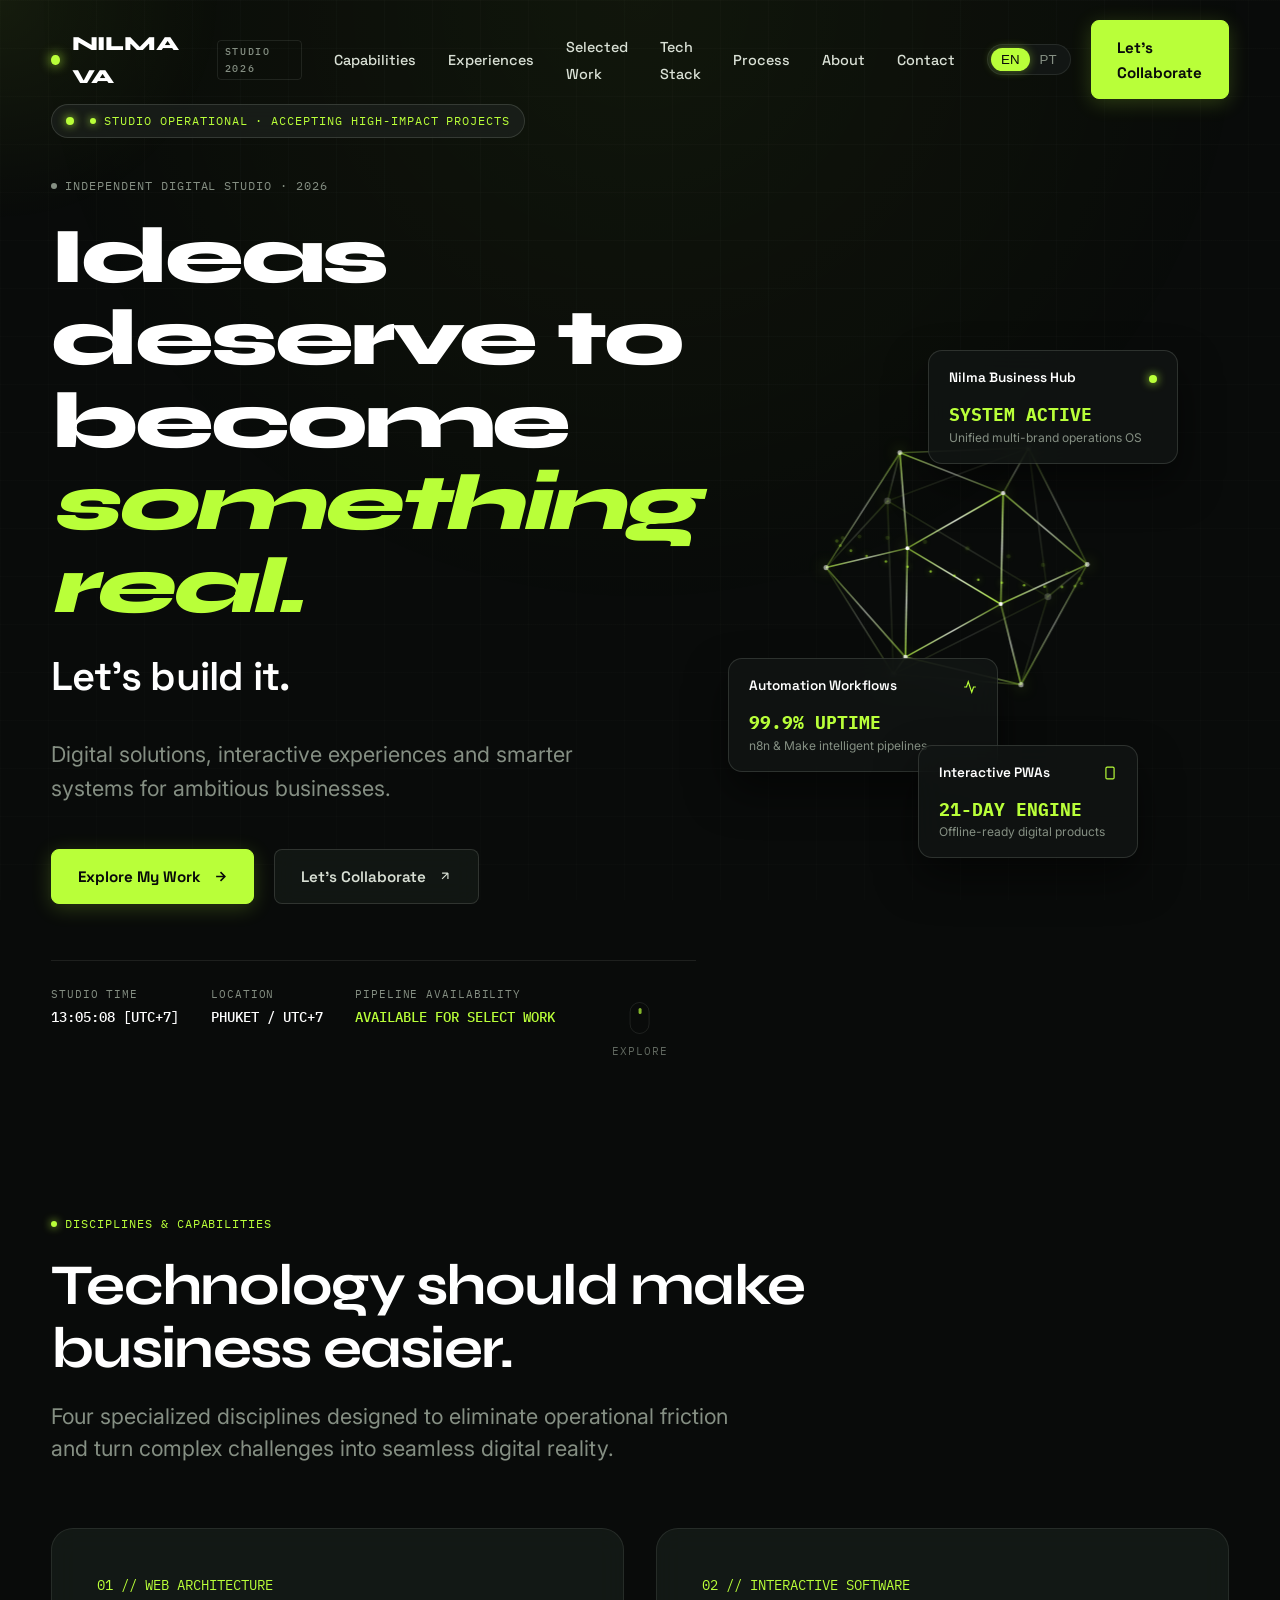
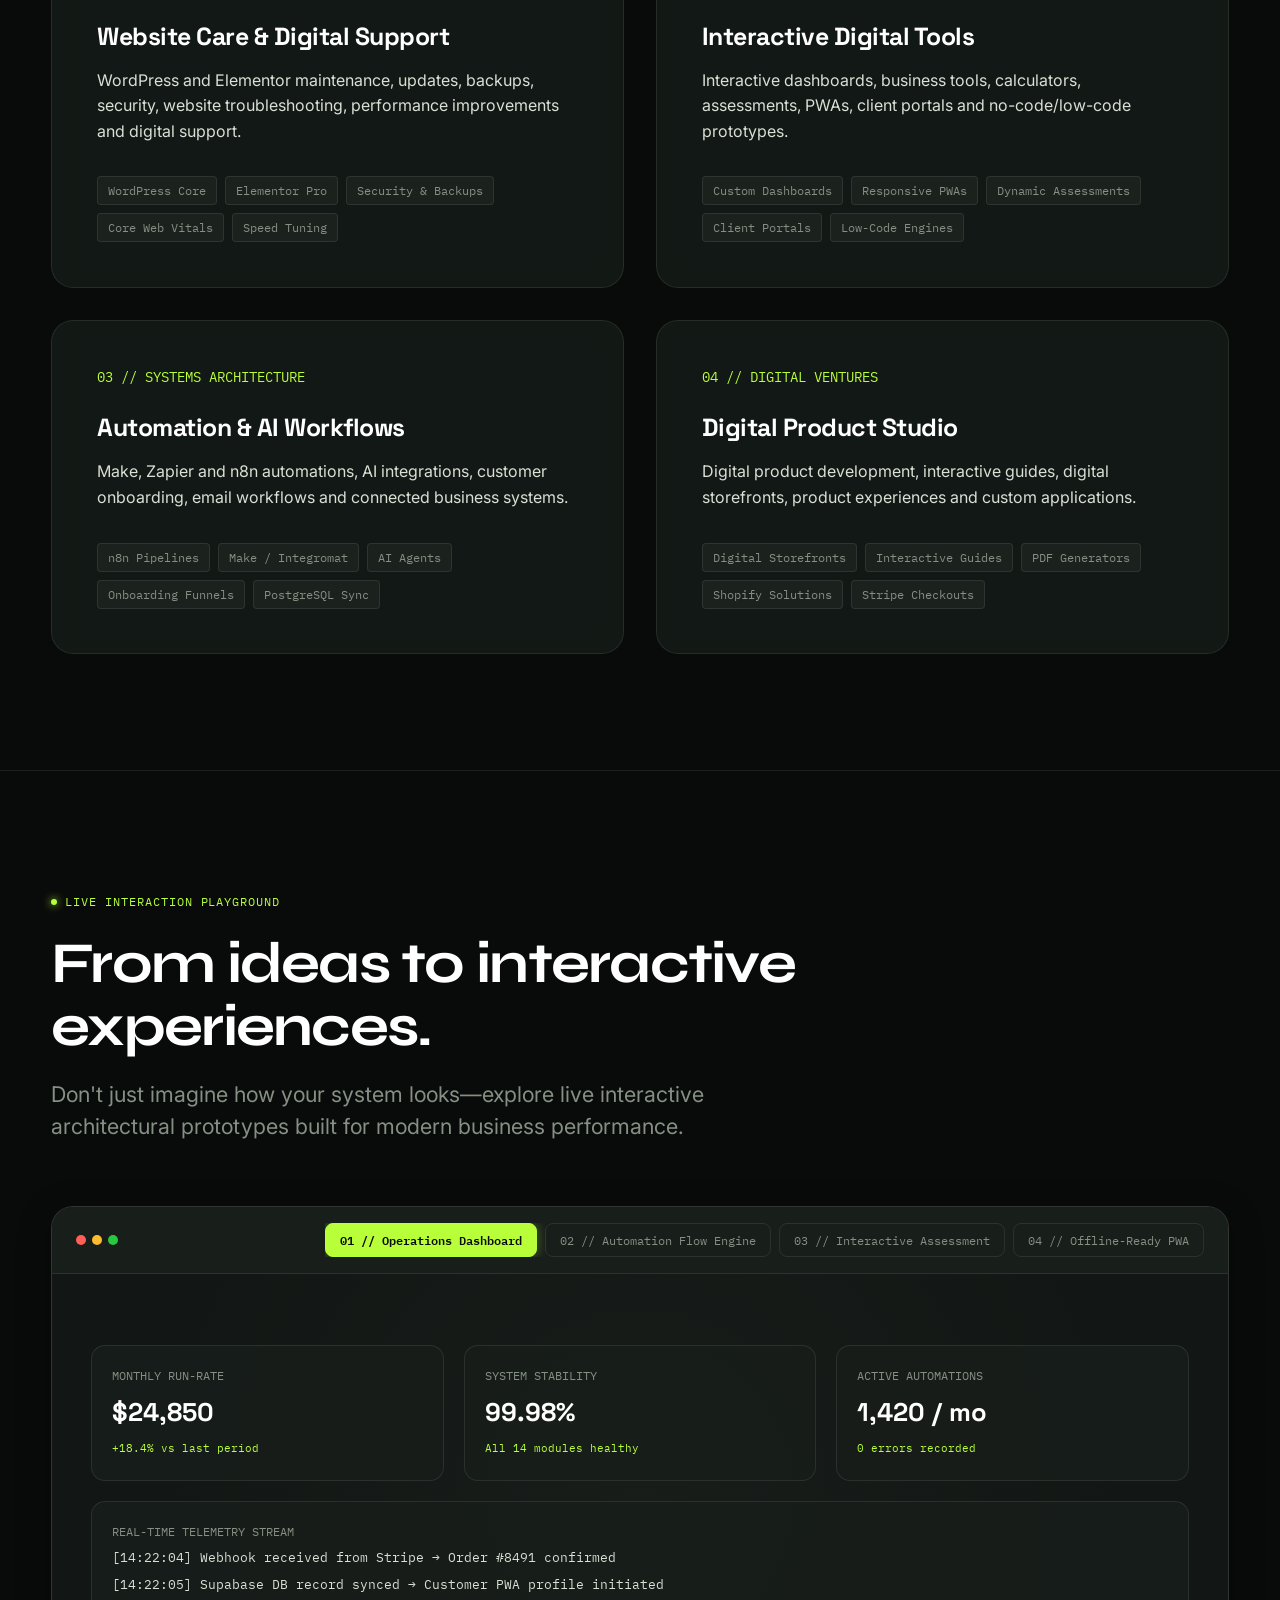
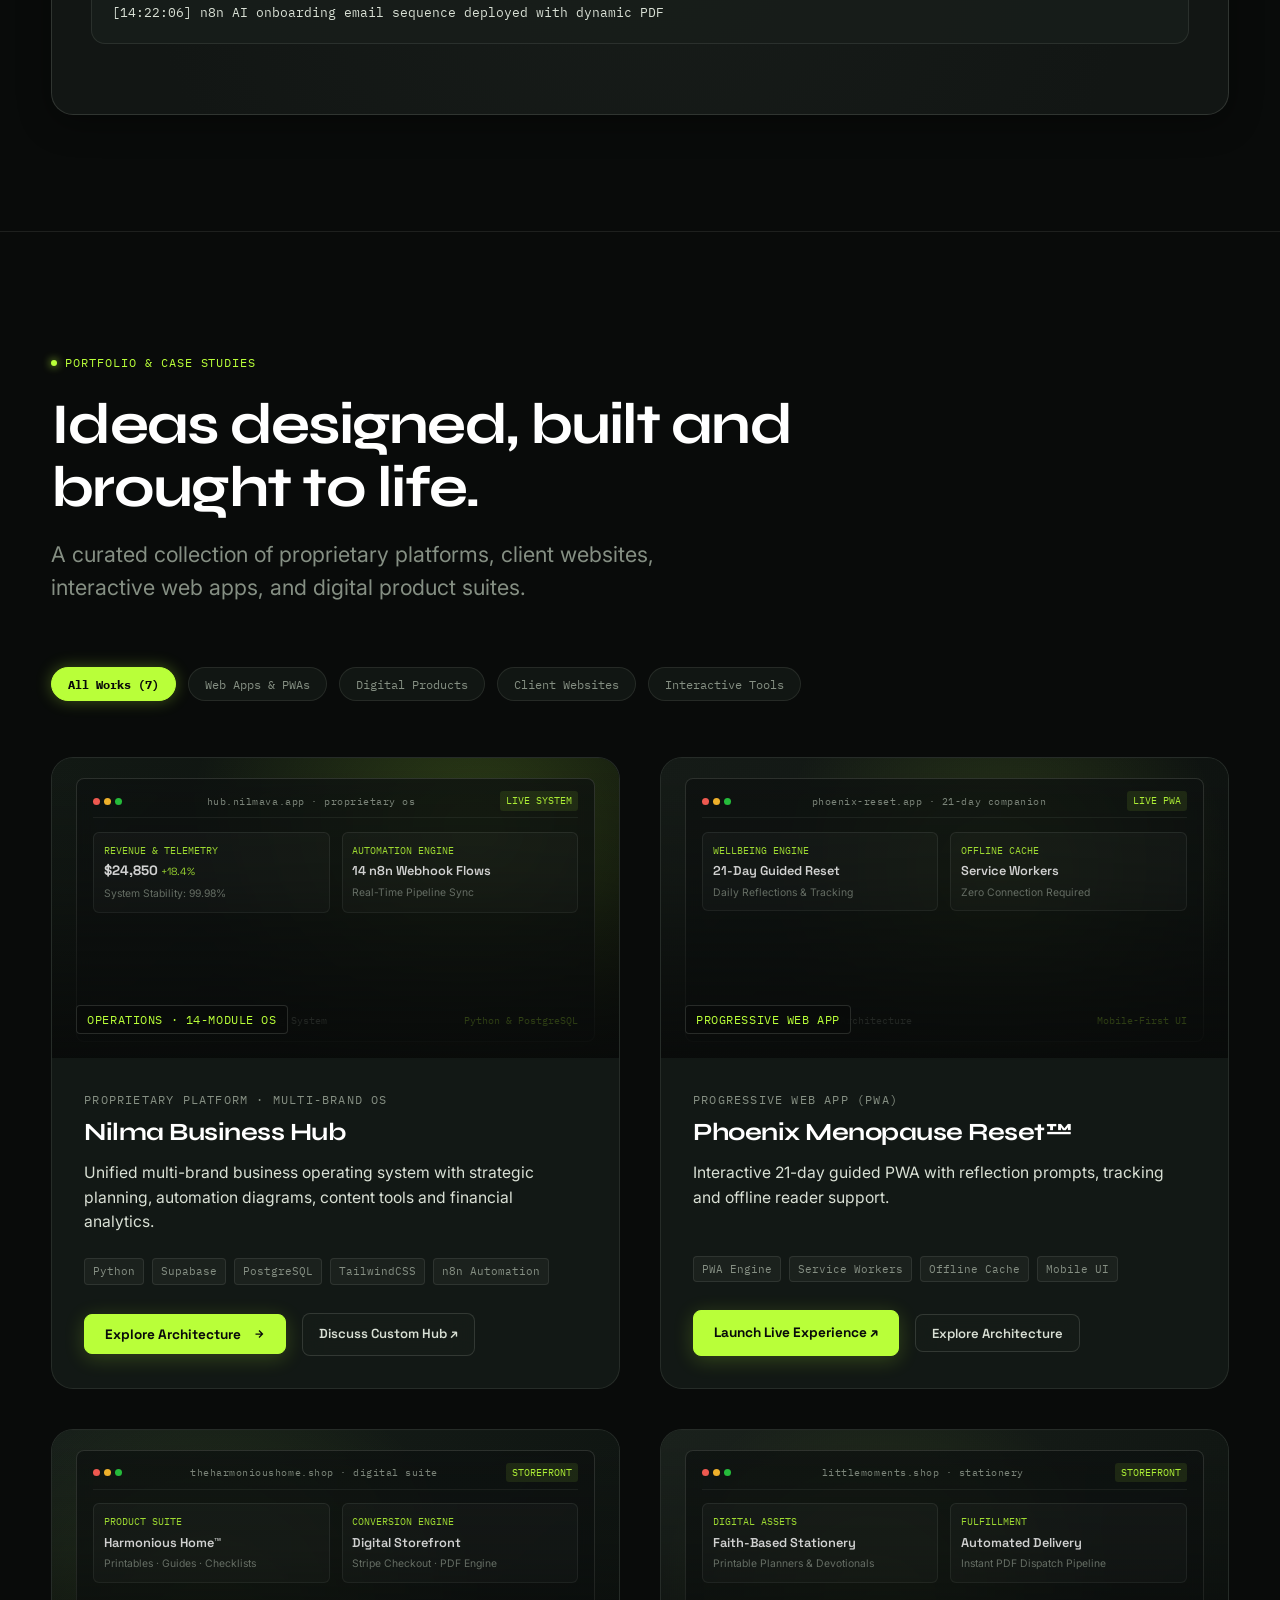
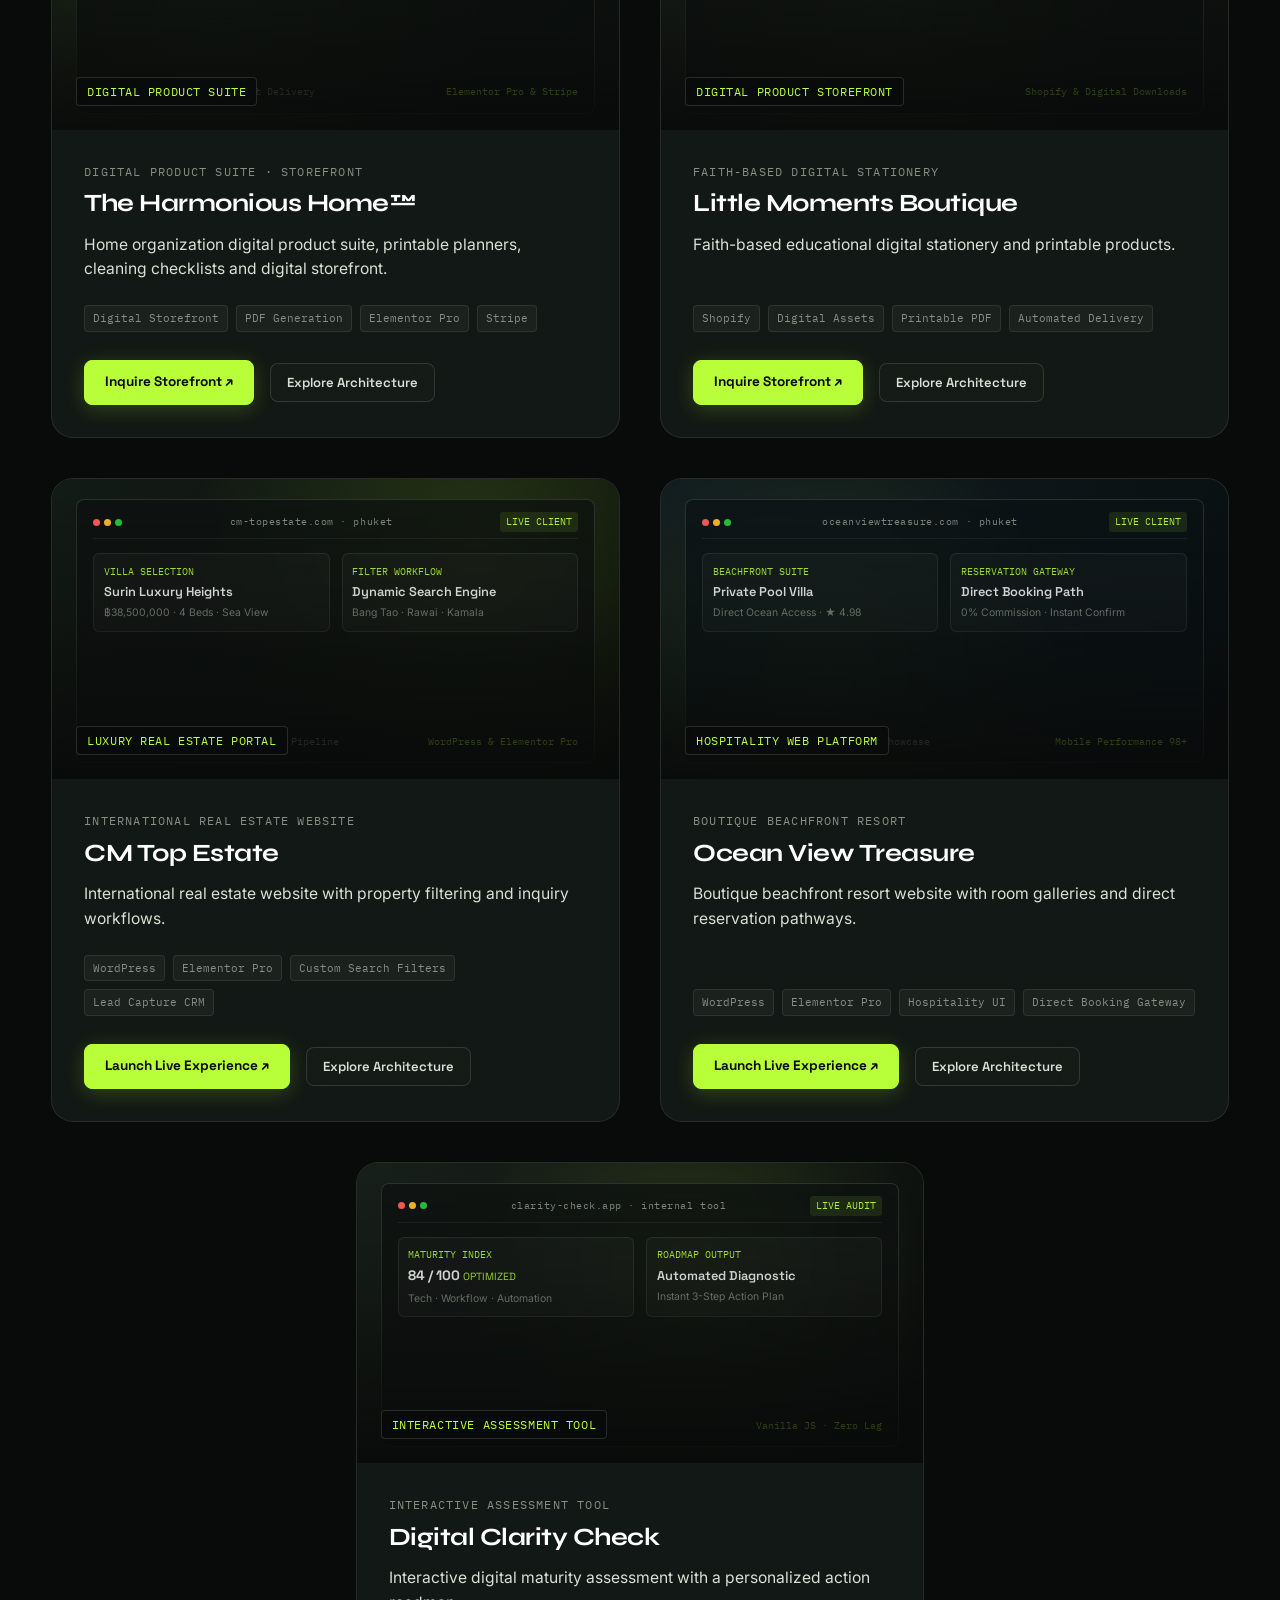
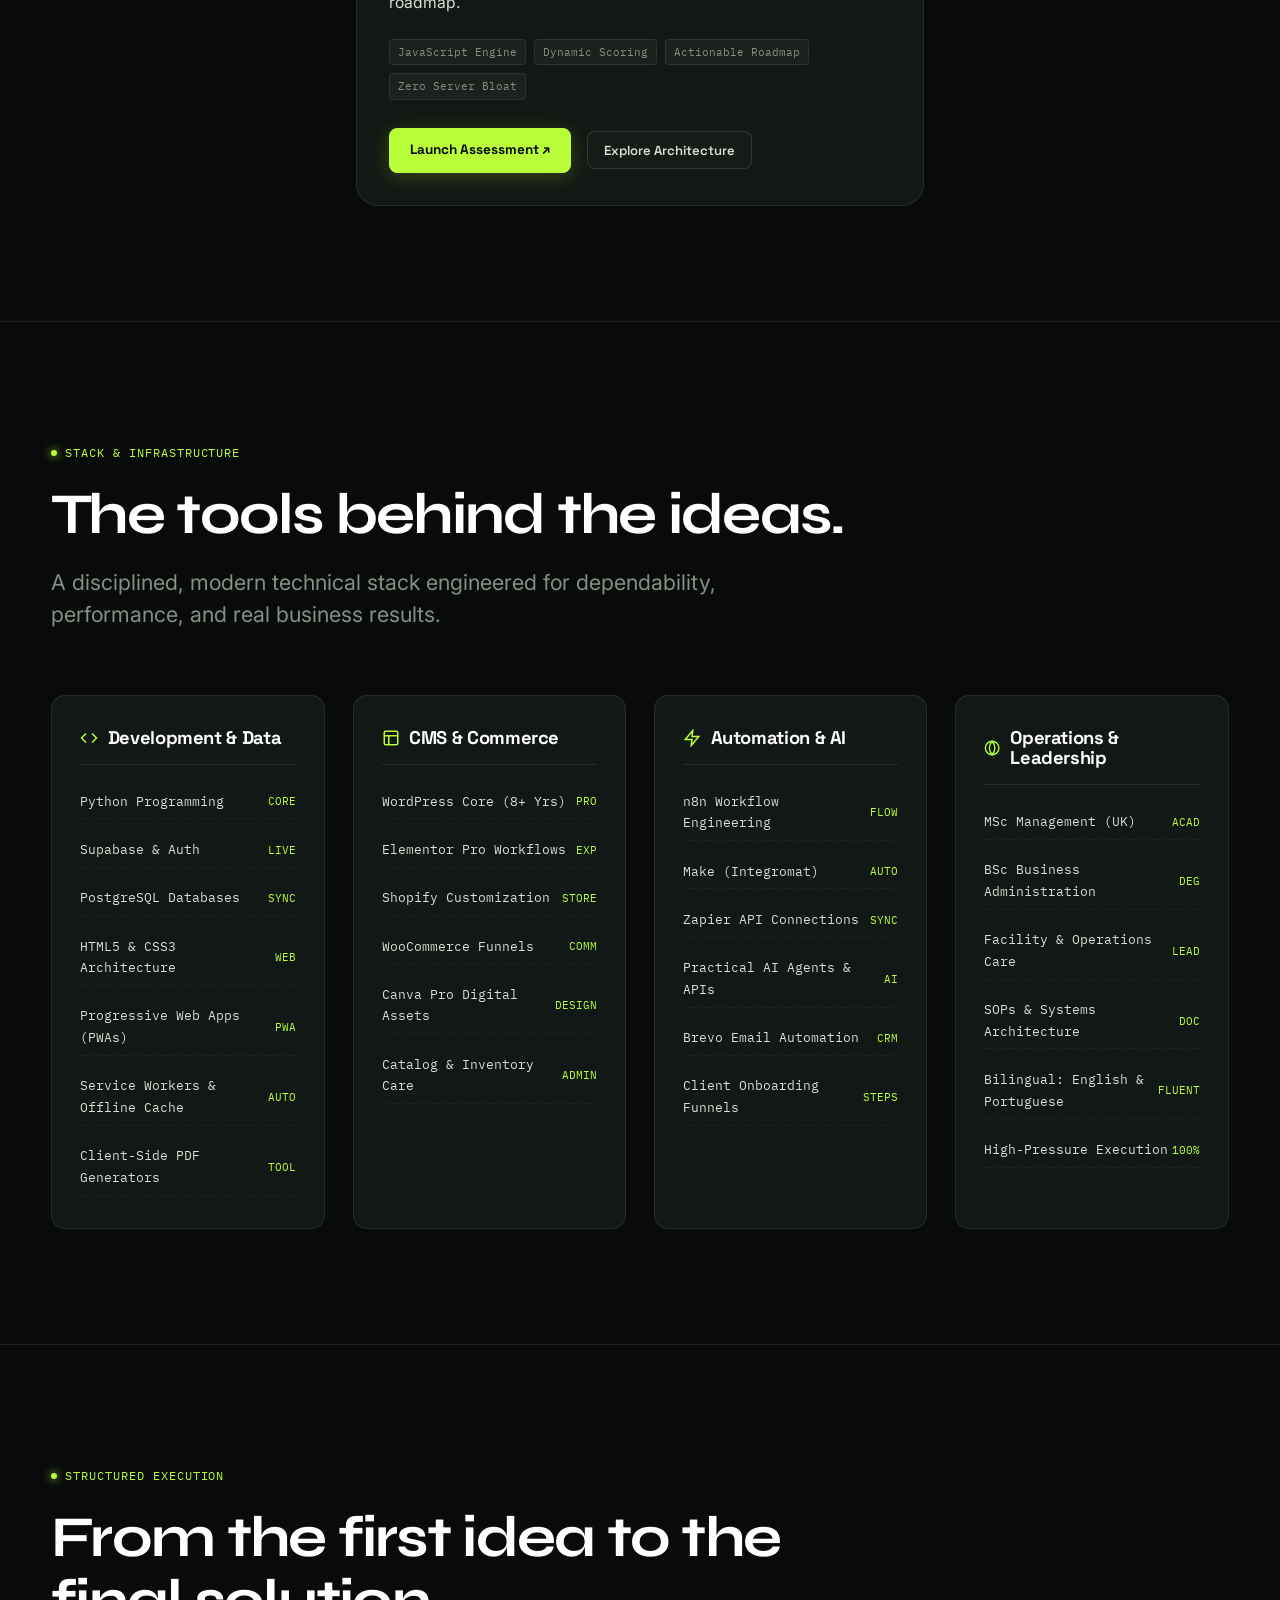
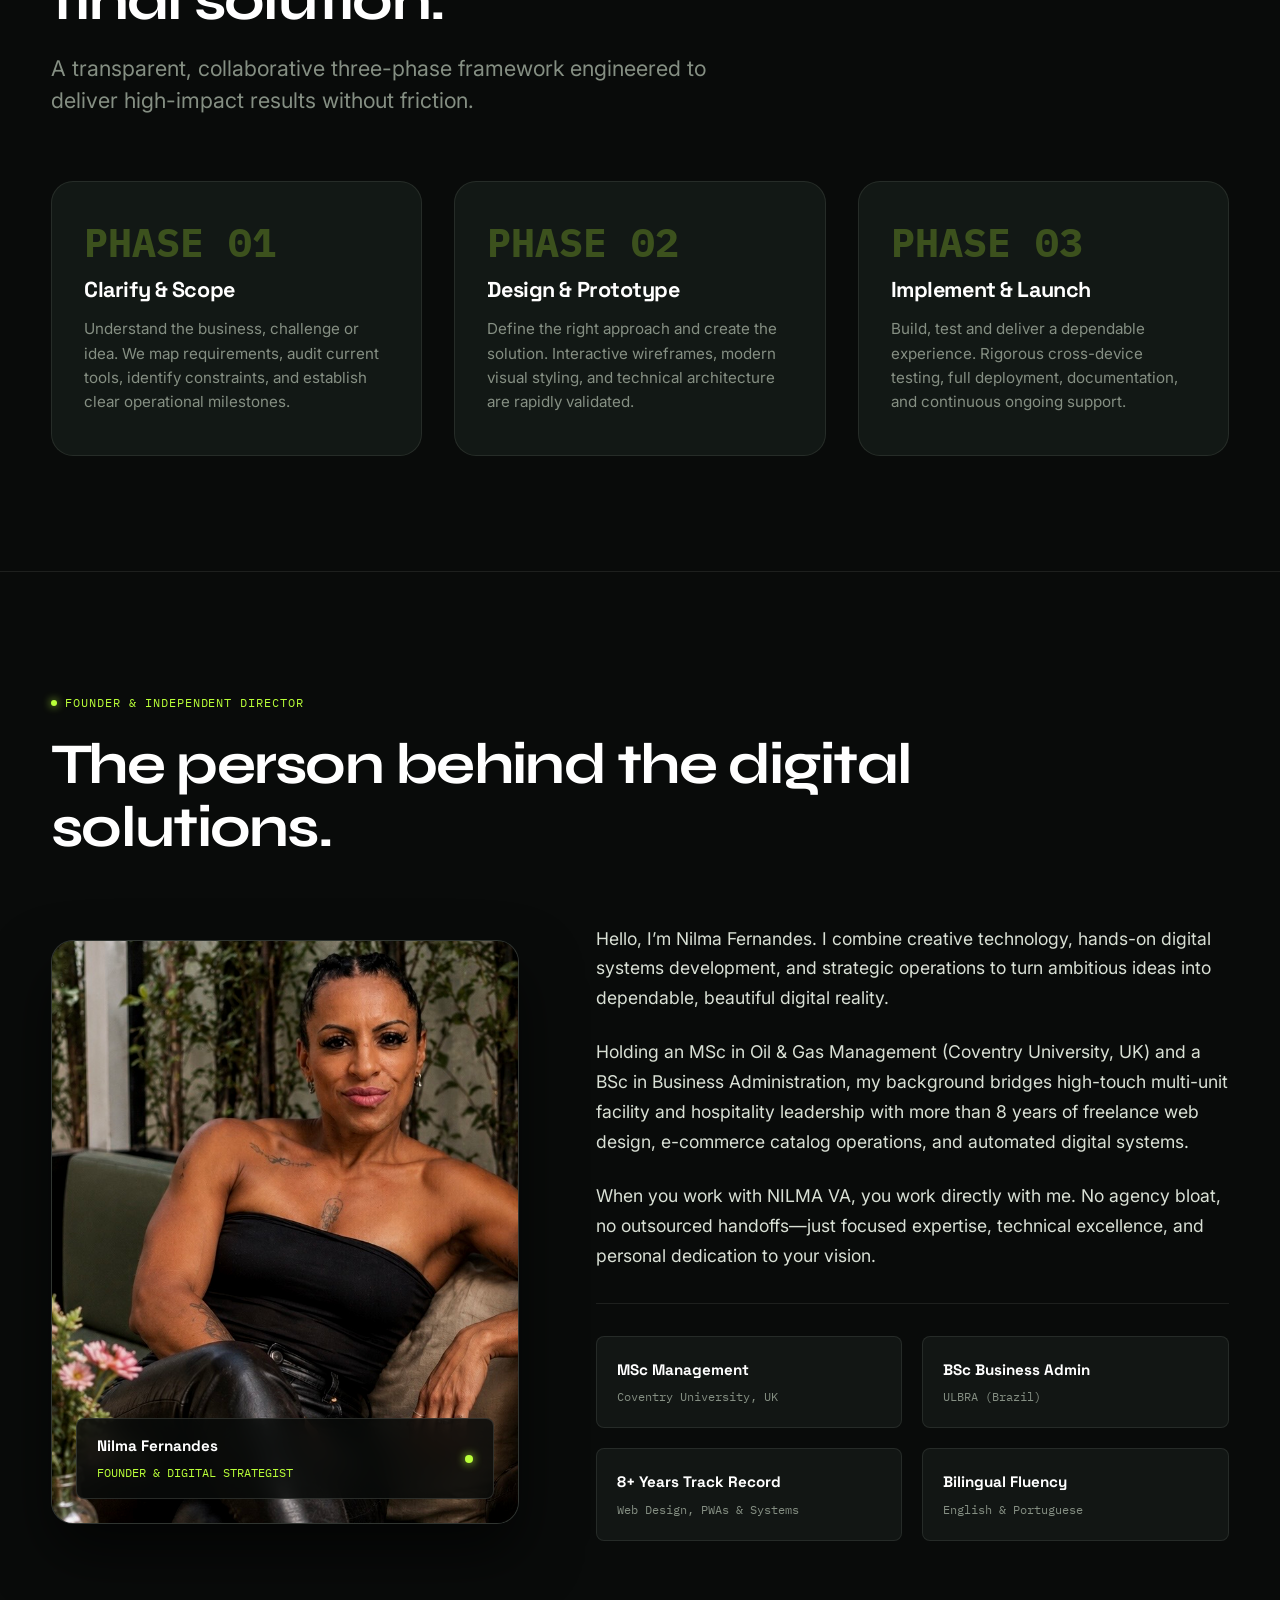
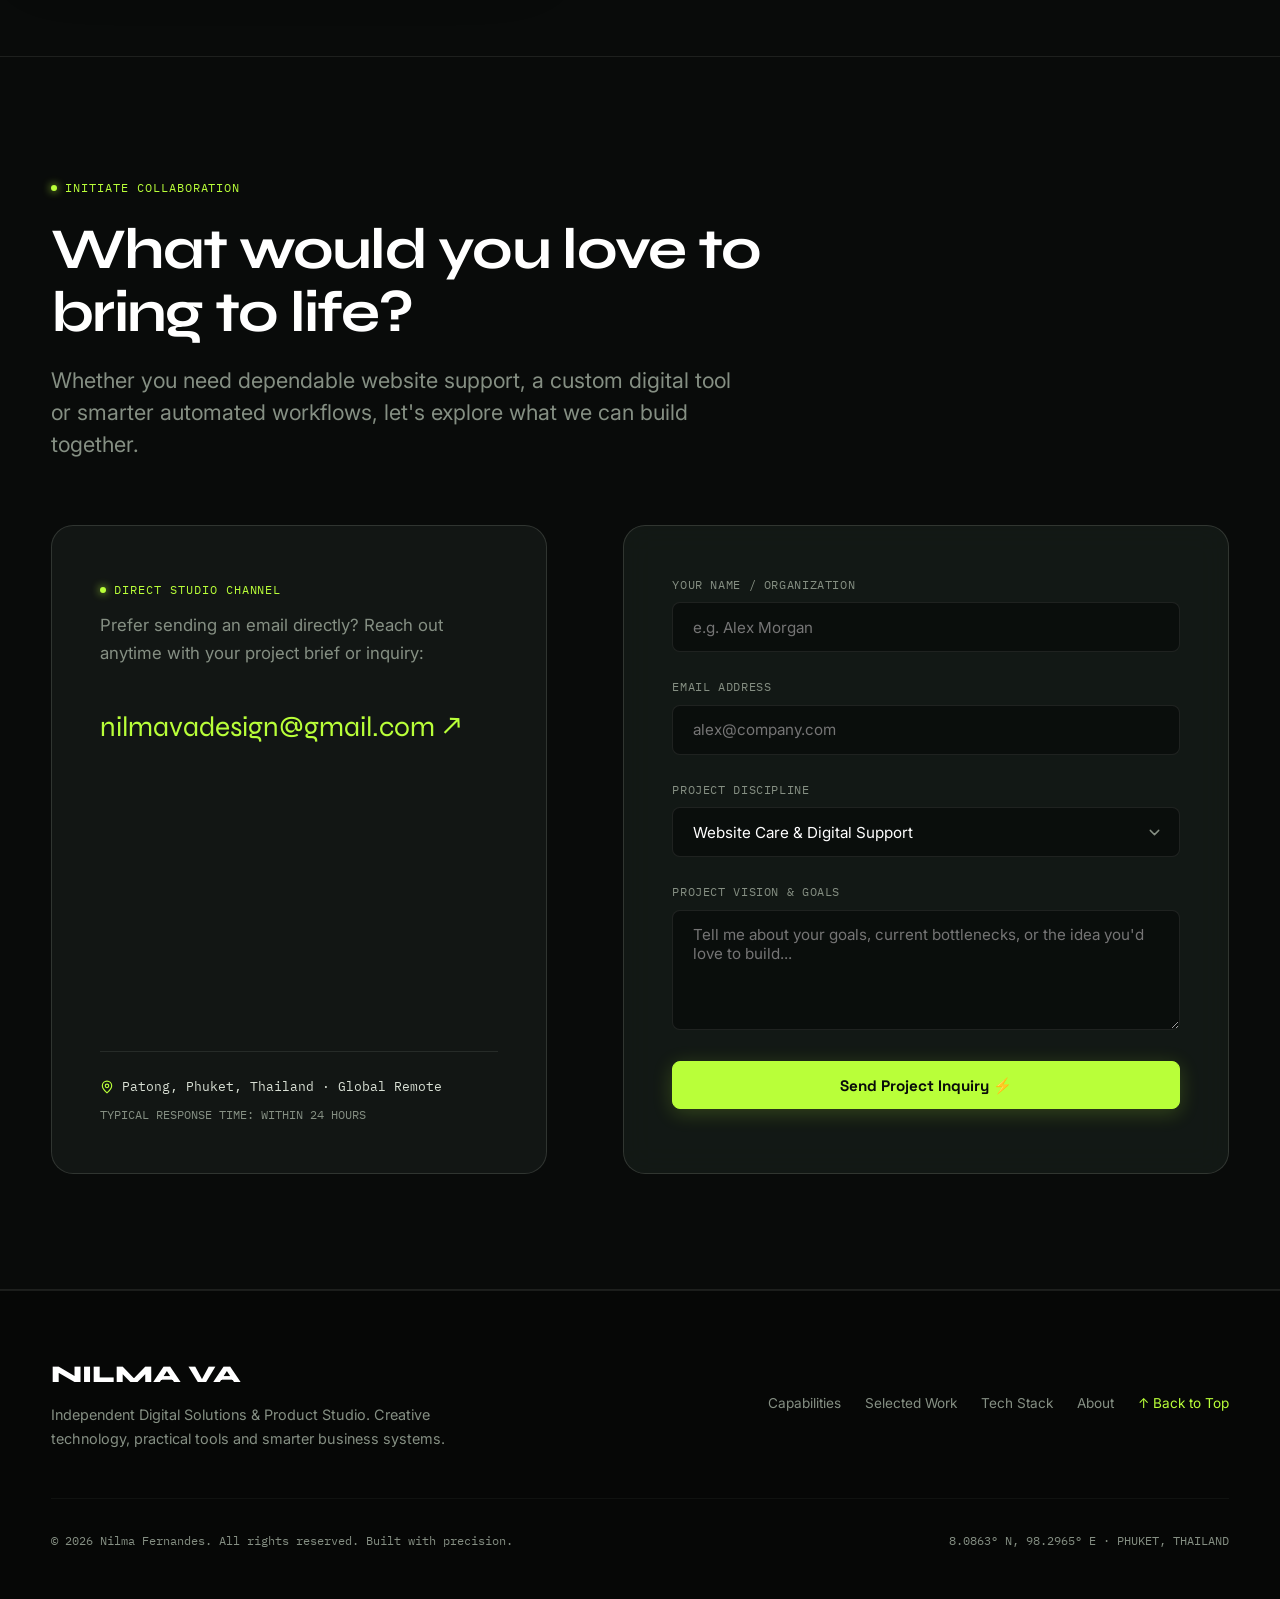
==== index.html @ 0c0ee4b3 "feat: complete Nilma VA Studio redesign with Web3Forms integration" ====
<!DOCTYPE html>
<html lang="en">
<head>
  <meta charset="UTF-8">
  <meta name="viewport" content="width=device-width, initial-scale=1.0">
  <title>NILMA VA — Bold Futuristic Digital Solutions & Product Studio</title>
  <meta name="description" content="Independent Digital Solutions & Product Studio by Nilma Fernandes. Creative technology, interactive digital tools, web platforms, and smarter automation systems.">
  
  <!-- OpenGraph Metadata -->
  <meta property="og:title" content="NILMA VA — Digital Solutions & Product Studio">
  <meta property="og:description" content="I turn ideas into digital experiences, practical tools and smarter business systems.">
  <meta property="og:type" content="website">
  <meta property="og:image" content="assets/nilma-portrait.jpg">
  
  <link rel="stylesheet" href="styles.css">
</head>
<body>

  <!-- Ambient Technical Grid & Cursor Follower -->
  <div class="bg-grid-ambient" aria-hidden="true"></div>
  <div class="cursor-glow" aria-hidden="true"></div>

  <!-- ========================================================================
       TOP NAVIGATION
       ======================================================================== -->
  <header class="site-nav" id="topNav">
    <div class="container nav-inner">
      <a href="#top" class="nav-brand" aria-label="NILMA VA Studio">
        <span class="brand-dot"></span>
        <span>NILMA VA</span>
        <span class="studio-label" data-i18n="nav_brand_tag">STUDIO 2026</span>
      </a>

      <nav>
        <ul class="nav-links" id="navMenu">
          <li><a href="#capabilities" data-i18n="nav_capabilities">Capabilities</a></li>
          <li><a href="#experiences" data-i18n="nav_experiences">Experiences</a></li>
          <li><a href="#work" data-i18n="nav_work">Selected Work</a></li>
          <li><a href="#tech" data-i18n="nav_tech">Tech Stack</a></li>
          <li><a href="#process" data-i18n="nav_process">Process</a></li>
          <li><a href="#about" data-i18n="nav_about">About</a></li>
          <li><a href="#contact" data-i18n="nav_contact">Contact</a></li>
          <li class="mobile-cta-item" style="display:none;"><a href="#contact" class="btn-primary" style="margin-top:0.5rem; justify-content:center;" data-i18n="nav_cta">Let's Collaborate</a></li>
        </ul>
      </nav>

      <div class="nav-actions">
        <!-- Language Switcher Pill -->
        <div class="lang-switcher" aria-label="Language selection">
          <button class="lang-btn active" data-lang="en">EN</button>
          <button class="lang-btn" data-lang="pt">PT</button>
        </div>

        <a href="#contact" class="btn-primary" data-i18n="nav_cta">
          <span>Let's Collaborate</span>
          <svg width="14" height="14" viewBox="0 0 24 24" fill="none" stroke="currentColor" stroke-width="2.5"><path d="M5 12h14M12 5l7 7-7 7"/></svg>
        </a>

        <button class="mobile-toggle" id="mobileToggle" aria-label="Toggle Navigation">
          <svg width="22" height="22" viewBox="0 0 24 24" fill="none" stroke="currentColor" stroke-width="2"><line x1="3" y1="12" x2="21" y2="12"/><line x1="3" y1="6" x2="21" y2="6"/><line x1="3" y1="18" x2="21" y2="18"/></svg>
        </button>
      </div>
    </div>
  </header>

  <!-- ========================================================================
       HERO SECTION (FULLSCREEN BOLD OPENING)
       ======================================================================== -->
  <main id="top">
    <section class="hero-section">
      <div class="container">
        <div class="hero-grid">
          
          <!-- Hero Copy & Callouts -->
          <div class="hero-content">
            <div class="hero-status-strip">
              <span class="pulse-indicator"></span>
              <span class="mono-tag" data-i18n="hero_status">STUDIO OPERATIONAL · ACCEPTING HIGH-IMPACT PROJECTS</span>
            </div>

            <p class="mono-tag dim section-eyebrow" data-i18n="hero_eyebrow">INDEPENDENT DIGITAL STUDIO · 2026</p>
            
            <h1 class="hero-title">
              <span data-i18n="hero_title_1">Ideas deserve to become</span>
              <span class="hero-title-highlight" data-i18n="hero_title_highlight">something real.</span>
            </h1>

            <div class="hero-subtitle" data-i18n="hero_subtitle">Let's build it.</div>

            <p class="hero-description" data-i18n="hero_desc">
              Digital solutions, interactive experiences and smarter systems for ambitious businesses.
            </p>

            <div class="hero-cta-group">
              <a href="#work" class="btn-primary">
                <span data-i18n="hero_btn_work">Explore My Work</span>
                <svg width="15" height="15" viewBox="0 0 24 24" fill="none" stroke="currentColor" stroke-width="2.5"><path d="M5 12h14M12 5l7 7-7 7"/></svg>
              </a>
              <a href="#contact" class="btn-secondary">
                <span data-i18n="hero_btn_collab">Let's Collaborate</span>
                <svg width="14" height="14" viewBox="0 0 24 24" fill="none" stroke="currentColor" stroke-width="2"><path d="M7 17L17 7M17 7H7M17 7V17"/></svg>
              </a>
            </div>

            <!-- Telemetry Meta Strip -->
            <div class="hero-telemetry">
              <div class="telemetry-item">
                <span class="telemetry-label">STUDIO TIME</span>
                <span class="telemetry-value" id="studioClock">00:00:00 [UTC+7]</span>
              </div>
              <div class="telemetry-item">
                <span class="telemetry-label">LOCATION</span>
                <span class="telemetry-value" data-i18n="hero_tele_phuket">PHUKET / UTC+7</span>
              </div>
              <div class="telemetry-item">
                <span class="telemetry-label">PIPELINE AVAILABILITY</span>
                <span class="telemetry-value" data-i18n="hero_tele_status" style="color:var(--accent-lime);">AVAILABLE FOR SELECT WORK</span>
              </div>
            </div>
          </div>

          <!-- Hero 3D Visual Centerpiece Area -->
          <div class="hero-visual-wrapper">
            <canvas id="heroCanvas" aria-label="Interactive 3D Geometric Chrome Lattice Sculpture"></canvas>

            <!-- Floating Miniature Interface 1: Nilma Business Hub -->
            <div class="floating-glass-panel panel-hub">
              <div class="panel-header">
                <span class="panel-title" data-i18n="panel_hub_title">Nilma Business Hub</span>
                <span class="pulse-indicator"></span>
              </div>
              <div class="panel-metric" data-i18n="panel_hub_status">SYSTEM ACTIVE</div>
              <p class="panel-desc" data-i18n="panel_hub_desc">Unified multi-brand operations OS</p>
            </div>

            <!-- Floating Miniature Interface 2: Automation Pipelines -->
            <div class="floating-glass-panel panel-automation">
              <div class="panel-header">
                <span class="panel-title" data-i18n="panel_auto_title">Automation Workflows</span>
                <svg width="14" height="14" viewBox="0 0 24 24" fill="none" stroke="var(--accent-lime)" stroke-width="2"><polyline points="22 12 18 12 15 21 9 3 6 12 2 12"/></svg>
              </div>
              <div class="panel-metric" data-i18n="panel_auto_uptime">99.9% UPTIME</div>
              <p class="panel-desc" data-i18n="panel_auto_desc">n8n &amp; Make intelligent pipelines</p>
            </div>

            <!-- Floating Miniature Interface 3: PWA Engine -->
            <div class="floating-glass-panel panel-pwa">
              <div class="panel-header">
                <span class="panel-title" data-i18n="panel_pwa_title">Interactive PWAs</span>
                <svg width="14" height="14" viewBox="0 0 24 24" fill="none" stroke="var(--accent-lime)" stroke-width="2"><rect x="5" y="2" width="14" height="20" rx="2" ry="2"/><line x1="12" y1="18" x2="12.01" y2="18"/></svg>
              </div>
              <div class="panel-metric" data-i18n="panel_pwa_metric">21-DAY ENGINE</div>
              <p class="panel-desc" data-i18n="panel_pwa_desc">Offline-ready digital products</p>
            </div>
          </div>

        </div>
      </div>

      <!-- Scroll Indicator -->
      <a href="#capabilities" class="scroll-indicator" aria-label="Scroll to Capabilities">
        <div class="mouse-scroll">
          <div class="mouse-wheel"></div>
        </div>
        <span>EXPLORE</span>
      </a>
    </section>

    <!-- ========================================================================
         SECTION 01: CAPABILITIES
         ======================================================================== -->
    <section class="section" id="capabilities">
      <div class="container">
        
        <div class="section-header">
          <p class="mono-tag section-eyebrow" data-i18n="cap_eyebrow">DISCIPLINES &amp; CAPABILITIES</p>
          <h2 data-i18n="cap_heading">Technology should make business easier.</h2>
          <p class="lead" data-i18n="cap_subhead">
            Four specialized disciplines designed to eliminate operational friction and turn complex challenges into seamless digital reality.
          </p>
        </div>

        <div class="capabilities-grid">
          
          <!-- Cap 1: Website Care & Digital Support -->
          <article class="capability-card">
            <div>
              <span class="cap-number" data-i18n="cap_1_num">01 // WEB ARCHITECTURE</span>
              <h3 data-i18n="cap_1_title">Website Care &amp; Digital Support</h3>
              <p data-i18n="cap_1_desc">
                WordPress and Elementor maintenance, updates, backups, security, website troubleshooting, performance improvements and digital support.
              </p>
            </div>
            <div class="cap-tags">
              <span class="cap-tag-pill">WordPress Core</span>
              <span class="cap-tag-pill">Elementor Pro</span>
              <span class="cap-tag-pill">Security &amp; Backups</span>
              <span class="cap-tag-pill">Core Web Vitals</span>
              <span class="cap-tag-pill">Speed Tuning</span>
            </div>
          </article>

          <!-- Cap 2: Interactive Digital Tools -->
          <article class="capability-card">
            <div>
              <span class="cap-number" data-i18n="cap_2_num">02 // INTERACTIVE SOFTWARE</span>
              <h3 data-i18n="cap_2_title">Interactive Digital Tools</h3>
              <p data-i18n="cap_2_desc">
                Interactive dashboards, business tools, calculators, assessments, PWAs, client portals and no-code/low-code prototypes.
              </p>
            </div>
            <div class="cap-tags">
              <span class="cap-tag-pill">Custom Dashboards</span>
              <span class="cap-tag-pill">Responsive PWAs</span>
              <span class="cap-tag-pill">Dynamic Assessments</span>
              <span class="cap-tag-pill">Client Portals</span>
              <span class="cap-tag-pill">Low-Code Engines</span>
            </div>
          </article>

          <!-- Cap 3: Automation & AI Workflows -->
          <article class="capability-card">
            <div>
              <span class="cap-number" data-i18n="cap_3_num">03 // SYSTEMS ARCHITECTURE</span>
              <h3 data-i18n="cap_3_title">Automation &amp; AI Workflows</h3>
              <p data-i18n="cap_3_desc">
                Make, Zapier and n8n automations, AI integrations, customer onboarding, email workflows and connected business systems.
              </p>
            </div>
            <div class="cap-tags">
              <span class="cap-tag-pill">n8n Pipelines</span>
              <span class="cap-tag-pill">Make / Integromat</span>
              <span class="cap-tag-pill">AI Agents</span>
              <span class="cap-tag-pill">Onboarding Funnels</span>
              <span class="cap-tag-pill">PostgreSQL Sync</span>
            </div>
          </article>

          <!-- Cap 4: Digital Product Studio -->
          <article class="capability-card">
            <div>
              <span class="cap-number" data-i18n="cap_4_num">04 // DIGITAL VENTURES</span>
              <h3 data-i18n="cap_4_title">Digital Product Studio</h3>
              <p data-i18n="cap_4_desc">
                Digital product development, interactive guides, digital storefronts, product experiences and custom applications.
              </p>
            </div>
            <div class="cap-tags">
              <span class="cap-tag-pill">Digital Storefronts</span>
              <span class="cap-tag-pill">Interactive Guides</span>
              <span class="cap-tag-pill">PDF Generators</span>
              <span class="cap-tag-pill">Shopify Solutions</span>
              <span class="cap-tag-pill">Stripe Checkouts</span>
            </div>
          </article>

        </div>

      </div>
    </section>

    <!-- ========================================================================
         SECTION 02: DIGITAL EXPERIENCES (INTERACTIVE PLAYGROUND SIMULATOR)
         ======================================================================== -->
    <section class="section" id="experiences">
      <div class="container">
        
        <div class="section-header">
          <p class="mono-tag section-eyebrow" data-i18n="sim_eyebrow">LIVE INTERACTION PLAYGROUND</p>
          <h2 data-i18n="sim_heading">From ideas to interactive experiences.</h2>
          <p class="lead" data-i18n="sim_subhead">
            Don't just imagine how your system looks—explore live interactive architectural prototypes built for modern business performance.
          </p>
        </div>

        <div class="simulator-container">
          
          <!-- Simulator Control Toolbar -->
          <div class="simulator-toolbar">
            <div class="window-dots" aria-hidden="true">
              <span></span><span></span><span></span>
            </div>

            <div class="simulator-tabs" role="tablist">
              <button class="sim-tab-btn active" data-view="simViewDashboard" data-i18n="tab_dashboard">01 // Operations Dashboard</button>
              <button class="sim-tab-btn" data-view="simViewAutomation" data-i18n="tab_automation">02 // Automation Flow Engine</button>
              <button class="sim-tab-btn" data-view="simViewAssessment" data-i18n="tab_assessment">03 // Interactive Assessment</button>
              <button class="sim-tab-btn" data-view="simViewPwa" data-i18n="tab_pwa">04 // Offline-Ready PWA</button>
            </div>
          </div>

          <!-- Simulator Body -->
          <div class="simulator-body">

            <!-- VIEW 1: OPERATIONS DASHBOARD -->
            <div class="sim-view active" id="simViewDashboard">
              <div class="dashboard-preview-grid">
                <div class="kpi-mini-card">
                  <div class="kpi-label" data-i18n="dash_metric_rev">MONTHLY RUN-RATE</div>
                  <div class="kpi-value">$24,850</div>
                  <span class="kpi-badge">+18.4% vs last period</span>
                </div>
                <div class="kpi-mini-card">
                  <div class="kpi-label" data-i18n="dash_metric_uptime">SYSTEM STABILITY</div>
                  <div class="kpi-value">99.98%</div>
                  <span class="kpi-badge">All 14 modules healthy</span>
                </div>
                <div class="kpi-mini-card">
                  <div class="kpi-label" data-i18n="dash_metric_tasks">ACTIVE AUTOMATIONS</div>
                  <div class="kpi-value">1,420 / mo</div>
                  <span class="kpi-badge">0 errors recorded</span>
                </div>
              </div>

              <div class="kpi-mini-card">
                <div class="kpi-label" data-i18n="dash_audit_title">REAL-TIME TELEMETRY STREAM</div>
                <div style="font-family:var(--font-mono); font-size:0.8rem; color:var(--text-mist); display:flex; flex-direction:column; gap:0.4rem;">
                  <div data-i18n="dash_log_1"><span style="color:var(--accent-lime);">[14:22:04]</span> Webhook received from Stripe → Order #8491 confirmed</div>
                  <div data-i18n="dash_log_2"><span style="color:var(--accent-lime);">[14:22:05]</span> Supabase DB record synced → Customer PWA profile initiated</div>
                  <div data-i18n="dash_log_3"><span style="color:var(--accent-lime);">[14:22:06]</span> n8n AI onboarding email sequence deployed with dynamic PDF</div>
                </div>
              </div>
            </div>

            <!-- VIEW 2: AUTOMATION FLOW ENGINE -->
            <div class="sim-view" id="simViewAutomation">
              <div style="text-align:center; margin-bottom: 1.5rem;">
                <button class="btn-primary" id="btnSimTrigger" data-i18n="auto_trigger_btn">
                  Simulate Webhook Trigger ⚡
                </button>
              </div>

              <div class="workflow-node-chain">
                <div class="workflow-node" id="node1">
                  <div class="node-icon"><svg width="18" height="18" viewBox="0 0 24 24" fill="none" stroke="currentColor" stroke-width="2"><path d="M18 8A6 6 0 0 0 6 8c0 7-3 9-3 9h18s-3-2-3-9"/><path d="M13.73 21a2 2 0 0 1-3.46 0"/></svg></div>
                  <div class="node-title" data-i18n="auto_node_1">Inbound Webhook</div>
                  <div class="node-sub" data-i18n="auto_node_1_sub">Store Event / Form</div>
                </div>

                <div class="workflow-connector">
                  <div class="connector-pulse"></div>
                </div>

                <div class="workflow-node" id="node2">
                  <div class="node-icon"><svg width="18" height="18" viewBox="0 0 24 24" fill="none" stroke="currentColor" stroke-width="2"><circle cx="12" cy="12" r="10"/><path d="M12 16v-4"/><path d="M12 8h.01"/></svg></div>
                  <div class="node-title" data-i18n="auto_node_2">AI Transformation</div>
                  <div class="node-sub" data-i18n="auto_node_2_sub">Content / Scoring</div>
                </div>

                <div class="workflow-connector">
                  <div class="connector-pulse"></div>
                </div>

                <div class="workflow-node" id="node3">
                  <div class="node-icon"><svg width="18" height="18" viewBox="0 0 24 24" fill="none" stroke="currentColor" stroke-width="2"><ellipse cx="12" cy="5" rx="9" ry="3"/><path d="M21 12c0 1.66-4 3-9 3s-9-1.34-9-3"/><path d="M3 5v14c0 1.66 4 3 9 3s9-1.34 9-3V5"/></svg></div>
                  <div class="node-title" data-i18n="auto_node_3">PostgreSQL DB</div>
                  <div class="node-sub" data-i18n="auto_node_3_sub">Supabase Vault</div>
                </div>

                <div class="workflow-connector">
                  <div class="connector-pulse"></div>
                </div>

                <div class="workflow-node" id="node4">
                  <div class="node-icon"><svg width="18" height="18" viewBox="0 0 24 24" fill="none" stroke="currentColor" stroke-width="2"><path d="M4 4h16c1.1 0 2 .9 2 2v12c0 1.1-.9 2-2 2H4c-1.1 0-2-.9-2-2V6c0-1.1.9-2 2-2z"/><polyline points="22,6 12,13 2,6"/></svg></div>
                  <div class="node-title" data-i18n="auto_node_4">Client Delivery</div>
                  <div class="node-sub" data-i18n="auto_node_4_sub">Instant Notification</div>
                </div>
              </div>
            </div>

            <!-- VIEW 3: INTERACTIVE ASSESSMENT -->
            <div class="sim-view" id="simViewAssessment">
              <div style="max-width: 650px; margin: 0 auto; background: var(--bg-surface-elevated); padding: 2rem; border-radius: var(--radius-md); border: 1px solid var(--border-subtle);">
                <h4 style="font-size: 1.25rem; margin-bottom: 1.5rem; text-align: center;" data-i18n="assess_title">Digital Maturity Quick Gauge</h4>

                <div style="display: flex; flex-direction: column; gap: 1.25rem; margin-bottom: 2rem;">
                  <div>
                    <div style="display: flex; justify-content: space-between; font-size: 0.85rem; margin-bottom: 0.4rem;">
                      <span data-i18n="assess_slider_1">Website Performance &amp; Security</span>
                    </div>
                    <input type="range" class="calc-slider" min="10" max="100" value="70" style="width: 100%; accent-color: var(--accent-lime);">
                  </div>

                  <div>
                    <div style="display: flex; justify-content: space-between; font-size: 0.85rem; margin-bottom: 0.4rem;">
                      <span data-i18n="assess_slider_2">Workflow &amp; CRM Automation</span>
                    </div>
                    <input type="range" class="calc-slider" min="10" max="100" value="45" style="width: 100%; accent-color: var(--accent-lime);">
                  </div>

                  <div>
                    <div style="display: flex; justify-content: space-between; font-size: 0.85rem; margin-bottom: 0.4rem;">
                      <span data-i18n="assess_slider_3">Customer Journey &amp; Analytics</span>
                    </div>
                    <input type="range" class="calc-slider" min="10" max="100" value="60" style="width: 100%; accent-color: var(--accent-lime);">
                  </div>
                </div>

                <div style="background: rgba(9, 11, 10, 0.8); border: 1px solid var(--border-glass); border-radius: var(--radius-sm); padding: 1.2rem; text-align: center;">
                  <div style="font-family: var(--font-mono); font-size: 0.8rem; color: var(--text-sage); margin-bottom: 0.25rem;" data-i18n="assess_score_label">Calculated Digital Index:</div>
                  <div style="font-family: var(--font-display); font-size: 2.4rem; font-weight: 800; color: var(--accent-lime);" id="calcScoreDisplay">58/100</div>
                  <p style="font-size: 0.85rem; color: var(--text-mist); margin-top: 0.5rem;" data-i18n="assess_advice">Recommendation: Prioritize automated onboarding and unified dashboard metrics.</p>
                </div>
              </div>
            </div>

            <!-- VIEW 4: OFFLINE-READY PWA -->
            <div class="sim-view" id="simViewPwa">
              <div style="max-width: 480px; margin: 0 auto; background: #0c0f0d; border: 2px solid var(--border-glass); border-radius: 28px; padding: 1.5rem; box-shadow: 0 20px 40px rgba(0,0,0,0.8);">
                <div style="display: flex; justify-content: space-between; align-items: center; border-bottom: 1px solid var(--border-subtle); padding-bottom: 0.75rem; margin-bottom: 1rem;">
                  <span style="font-family: var(--font-mono); font-size: 0.7rem; color: var(--accent-lime);">● PWA SERVICE WORKER ACTIVE</span>
                  <span style="font-family: var(--font-mono); font-size: 0.7rem; color: var(--text-sage);">OFFLINE SYNC ON</span>
                </div>
                
                <h4 style="font-size: 1.1rem; color: var(--text-white); margin-bottom: 0.25rem;" data-i18n="pwa_sim_title">Guided PWA Micro-Simulator</h4>
                <p style="font-size: 0.8rem; color: var(--text-sage); margin-bottom: 1rem;" data-i18n="pwa_sim_sub">Offline-Ready Health &amp; Habit Framework</p>

                <div style="background: var(--bg-surface); padding: 1rem; border-radius: var(--radius-sm); border: 1px solid var(--border-subtle); margin-bottom: 1rem;">
                  <div style="font-family: var(--font-mono); font-size: 0.72rem; color: var(--accent-lime); margin-bottom: 0.4rem;" data-i18n="pwa_day_label">DAY 08 OF 21 · MINDFUL HORMONAL BALANCE</div>
                  <label style="display: block; font-size: 0.8rem; color: var(--text-mist); margin-bottom: 0.4rem;" data-i18n="pwa_prompt_label">Daily Reflection Log:</label>
                  <input type="text" class="form-control" style="font-size: 0.85rem; padding: 0.6rem 0.8rem;" placeholder="Type your observation here... (Data persists offline)" data-i18n-ph="pwa_prompt_placeholder">
                </div>

                <button class="btn-primary" style="width: 100%; justify-content: center; font-size: 0.85rem; padding: 0.7rem;" data-i18n="pwa_save_btn">
                  Store in Local Offline Cache
                </button>
              </div>
            </div>

          </div>

        </div>

      </div>
    </section>

    <!-- ========================================================================
         SECTION 03: SELECTED WORK (EDITORIAL PORTFOLIO)
         ======================================================================== -->
    <section class="section" id="work">
      <div class="container">
        
        <div class="section-header">
          <p class="mono-tag section-eyebrow" data-i18n="work_eyebrow">PORTFOLIO &amp; CASE STUDIES</p>
          <h2 data-i18n="work_heading">Ideas designed, built and brought to life.</h2>
          <p class="lead" data-i18n="work_subhead">
            A curated collection of proprietary platforms, client websites, interactive web apps, and digital product suites.
          </p>
        </div>

        <!-- Filter Buttons -->
        <div class="portfolio-filter-bar" role="tablist" aria-label="Project Categories">
          <button class="filter-btn active" data-filter="all" data-i18n="filter_all">All Works (7)</button>
          <button class="filter-btn" data-filter="apps" data-i18n="filter_apps">Web Apps &amp; PWAs</button>
          <button class="filter-btn" data-filter="products" data-i18n="filter_products">Digital Products</button>
          <button class="filter-btn" data-filter="clients" data-i18n="filter_clients">Client Websites</button>
          <button class="filter-btn" data-filter="tools" data-i18n="filter_tools">Interactive Tools</button>
        </div>

        <div class="portfolio-editorial-grid">

          <!-- 1. Nilma Business Hub (Card Half) -->
          <article class="project-card card-half" data-category="apps tools">
            <div class="project-media-wrap">
              <div style="position: absolute; inset: 0; background: radial-gradient(circle at 75% 25%, rgba(185,255,57,0.18), transparent 60%), linear-gradient(135deg, #131a15 0%, #090b0a 100%);">
                <!-- Browser Chrome & OS Dashboard Mockup -->
                <div style="position: absolute; top: 1.25rem; left: 1.5rem; right: 1.5rem; bottom: 1rem; border: 1px solid rgba(217,224,213,0.15); border-radius: 8px; background: rgba(14, 18, 16, 0.75); backdrop-filter: blur(8px); padding: 0.75rem 1rem; display: flex; flex-direction: column; gap: 0.6rem; overflow: hidden;">
                  <div style="display: flex; align-items: center; justify-content: space-between; border-bottom: 1px solid rgba(217,224,213,0.08); padding-bottom: 0.4rem;">
                    <div style="display: flex; gap: 4px;">
                      <span style="width: 7px; height: 7px; border-radius: 50%; background: #ff5f56; display: inline-block;"></span>
                      <span style="width: 7px; height: 7px; border-radius: 50%; background: #ffbd2e; display: inline-block;"></span>
                      <span style="width: 7px; height: 7px; border-radius: 50%; background: #27c93f; display: inline-block;"></span>
                    </div>
                    <span style="font-family: var(--font-mono); font-size: 0.65rem; color: var(--text-sage); letter-spacing: 0.05em;">hub.nilmava.app · proprietary os</span>
                    <span style="font-family: var(--font-mono); font-size: 0.6rem; color: var(--accent-lime); background: rgba(185,255,57,0.1); padding: 2px 6px; border-radius: 3px;">LIVE SYSTEM</span>
                  </div>
                  <div style="display: grid; grid-template-columns: 1fr 1fr; gap: 0.75rem; margin-top: 0.25rem;">
                    <div style="background: rgba(255,255,255,0.03); border: 1px solid rgba(217,224,213,0.1); border-radius: 6px; padding: 0.6rem;">
                      <div style="font-family: var(--font-mono); font-size: 0.6rem; color: var(--accent-lime); margin-bottom: 2px;">REVENUE &amp; TELEMETRY</div>
                      <div style="font-family: var(--font-heading); font-size: 0.85rem; font-weight: 700; color: #fff;">$24,850 <span style="font-size:0.65rem; color:var(--accent-lime); font-weight:normal;">+18.4%</span></div>
                      <div style="font-size: 0.65rem; color: var(--text-sage); margin-top: 2px;">System Stability: 99.98%</div>
                    </div>
                    <div style="background: rgba(255,255,255,0.03); border: 1px solid rgba(217,224,213,0.1); border-radius: 6px; padding: 0.6rem;">
                      <div style="font-family: var(--font-mono); font-size: 0.6rem; color: var(--accent-lime); margin-bottom: 2px;">AUTOMATION ENGINE</div>
                      <div style="font-family: var(--font-heading); font-size: 0.8rem; font-weight: 600; color: #fff;">14 n8n Webhook Flows</div>
                      <div style="font-size: 0.65rem; color: var(--text-sage); margin-top: 2px;">Real-Time Pipeline Sync</div>
                    </div>
                  </div>
                  <div style="margin-top: auto; display: flex; justify-content: space-between; align-items: center; font-family: var(--font-mono); font-size: 0.62rem; color: var(--text-sage);">
                    <span>⚡ Unified Multi-Brand Operating System</span>
                    <span style="color: var(--accent-lime);">Python &amp; PostgreSQL</span>
                  </div>
                </div>
              </div>
              <div class="project-media-overlay">
                <span class="project-badge-pill">OPERATIONS · 14-MODULE OS</span>
              </div>
            </div>

            <div class="project-content">
              <span class="project-category-meta" data-i18n="proj_hub_type">PROPRIETARY PLATFORM · MULTI-BRAND OS</span>
              <h3 data-i18n="proj_hub_title">Nilma Business Hub</h3>
              <p class="project-desc" data-i18n="proj_hub_desc">
                Unified multi-brand business operating system with strategic planning, automation diagrams, content tools and financial analytics.
              </p>
              
              <div class="project-tech-tags">
                <span class="tech-tag">Python</span>
                <span class="tech-tag">Supabase</span>
                <span class="tech-tag">PostgreSQL</span>
                <span class="tech-tag">TailwindCSS</span>
                <span class="tech-tag">n8n Automation</span>
              </div>

              <div style="display: flex; gap: 1rem; align-items: center; margin-top: auto; flex-wrap: wrap;">
                <button class="btn-primary open-modal-btn" data-project="hub" style="font-size: 0.85rem; padding: 0.65rem 1.25rem;">
                  <span data-i18n="btn_view_details">Explore Architecture</span>
                  <svg width="12" height="12" viewBox="0 0 24 24" fill="none" stroke="currentColor" stroke-width="2.5"><path d="M5 12h14M12 5l7 7-7 7"/></svg>
                </button>
                <a href="#contact" class="btn-secondary" style="font-size: 0.82rem; padding: 0.6rem 1rem;">
                  <span>Discuss Custom Hub ↗</span>
                </a>
              </div>
            </div>
          </article>

          <!-- 2. Phoenix Menopause Reset (Card Half) -->
          <article class="project-card card-half" data-category="apps products">
            <div class="project-media-wrap">
              <div style="position: absolute; inset: 0; background: radial-gradient(circle at 60% 40%, rgba(185,255,57,0.15), transparent 60%), linear-gradient(135deg, #161c18 0%, #0c100e 100%);">
                <!-- Browser Chrome & PWA Mockup -->
                <div style="position: absolute; top: 1.25rem; left: 1.5rem; right: 1.5rem; bottom: 1rem; border: 1px solid rgba(217,224,213,0.15); border-radius: 8px; background: rgba(14, 18, 16, 0.75); backdrop-filter: blur(8px); padding: 0.75rem 1rem; display: flex; flex-direction: column; gap: 0.6rem; overflow: hidden;">
                  <div style="display: flex; align-items: center; justify-content: space-between; border-bottom: 1px solid rgba(217,224,213,0.08); padding-bottom: 0.4rem;">
                    <div style="display: flex; gap: 4px;">
                      <span style="width: 7px; height: 7px; border-radius: 50%; background: #ff5f56; display: inline-block;"></span>
                      <span style="width: 7px; height: 7px; border-radius: 50%; background: #ffbd2e; display: inline-block;"></span>
                      <span style="width: 7px; height: 7px; border-radius: 50%; background: #27c93f; display: inline-block;"></span>
                    </div>
                    <span style="font-family: var(--font-mono); font-size: 0.65rem; color: var(--text-sage); letter-spacing: 0.05em;">phoenix-reset.app · 21-day companion</span>
                    <span style="font-family: var(--font-mono); font-size: 0.6rem; color: var(--accent-lime); background: rgba(185,255,57,0.1); padding: 2px 6px; border-radius: 3px;">LIVE PWA</span>
                  </div>
                  <div style="display: grid; grid-template-columns: 1fr 1fr; gap: 0.75rem; margin-top: 0.25rem;">
                    <div style="background: rgba(255,255,255,0.03); border: 1px solid rgba(217,224,213,0.1); border-radius: 6px; padding: 0.6rem;">
                      <div style="font-family: var(--font-mono); font-size: 0.6rem; color: var(--accent-lime); margin-bottom: 2px;">WELLBEING ENGINE</div>
                      <div style="font-family: var(--font-heading); font-size: 0.8rem; font-weight: 600; color: #fff;">21-Day Guided Reset</div>
                      <div style="font-size: 0.65rem; color: var(--text-sage); margin-top: 2px;">Daily Reflections &amp; Tracking</div>
                    </div>
                    <div style="background: rgba(255,255,255,0.03); border: 1px solid rgba(217,224,213,0.1); border-radius: 6px; padding: 0.6rem;">
                      <div style="font-family: var(--font-mono); font-size: 0.6rem; color: var(--accent-lime); margin-bottom: 2px;">OFFLINE CACHE</div>
                      <div style="font-family: var(--font-heading); font-size: 0.8rem; font-weight: 600; color: #fff;">Service Workers</div>
                      <div style="font-size: 0.65rem; color: var(--text-sage); margin-top: 2px;">Zero Connection Required</div>
                    </div>
                  </div>
                  <div style="margin-top: auto; display: flex; justify-content: space-between; align-items: center; font-family: var(--font-mono); font-size: 0.62rem; color: var(--text-sage);">
                    <span>📱 Progressive Web App Architecture</span>
                    <span style="color: var(--accent-lime);">Mobile-First UI</span>
                  </div>
                </div>
              </div>
              <div class="project-media-overlay">
                <span class="project-badge-pill">PROGRESSIVE WEB APP</span>
              </div>
            </div>

            <div class="project-content">
              <span class="project-category-meta" data-i18n="proj_menopause_type">PROGRESSIVE WEB APP (PWA)</span>
              <h3 data-i18n="proj_menopause_title">Phoenix Menopause Reset™</h3>
              <p class="project-desc" data-i18n="proj_menopause_desc">
                Interactive 21-day guided PWA with reflection prompts, tracking and offline reader support.
              </p>

              <div class="project-tech-tags">
                <span class="tech-tag">PWA Engine</span>
                <span class="tech-tag">Service Workers</span>
                <span class="tech-tag">Offline Cache</span>
                <span class="tech-tag">Mobile UI</span>
              </div>

              <div style="display: flex; gap: 1rem; align-items: center; margin-top: auto; flex-wrap: wrap;">
                <a href="https://phoenix21days-menopause-reset.lovable.app/" target="_blank" rel="noopener" class="btn-primary" style="font-size: 0.85rem; padding: 0.65rem 1.25rem;">
                  <span data-i18n="btn_launch_live">Launch Live PWA ↗</span>
                </a>
                <button class="btn-secondary open-modal-btn" data-project="menopause" style="font-size: 0.82rem; padding: 0.6rem 1rem;">
                  <span data-i18n="btn_view_details">Explore Architecture</span>
                </button>
              </div>
            </div>
          </article>

          <!-- 3. The Harmonious Home (Card Half) -->
          <article class="project-card card-half" data-category="products">
            <div class="project-media-wrap">
              <div style="position: absolute; inset: 0; background: radial-gradient(circle at 30% 70%, rgba(185,255,57,0.12), transparent 60%), linear-gradient(135deg, #18201b 0%, #0d120f 100%);">
                <!-- Browser Chrome & Storefront Mockup -->
                <div style="position: absolute; top: 1.25rem; left: 1.5rem; right: 1.5rem; bottom: 1rem; border: 1px solid rgba(217,224,213,0.15); border-radius: 8px; background: rgba(14, 18, 16, 0.75); backdrop-filter: blur(8px); padding: 0.75rem 1rem; display: flex; flex-direction: column; gap: 0.6rem; overflow: hidden;">
                  <div style="display: flex; align-items: center; justify-content: space-between; border-bottom: 1px solid rgba(217,224,213,0.08); padding-bottom: 0.4rem;">
                    <div style="display: flex; gap: 4px;">
                      <span style="width: 7px; height: 7px; border-radius: 50%; background: #ff5f56; display: inline-block;"></span>
                      <span style="width: 7px; height: 7px; border-radius: 50%; background: #ffbd2e; display: inline-block;"></span>
                      <span style="width: 7px; height: 7px; border-radius: 50%; background: #27c93f; display: inline-block;"></span>
                    </div>
                    <span style="font-family: var(--font-mono); font-size: 0.65rem; color: var(--text-sage); letter-spacing: 0.05em;">theharmonioushome.shop · digital suite</span>
                    <span style="font-family: var(--font-mono); font-size: 0.6rem; color: var(--accent-lime); background: rgba(185,255,57,0.1); padding: 2px 6px; border-radius: 3px;">STOREFRONT</span>
                  </div>
                  <div style="display: grid; grid-template-columns: 1fr 1fr; gap: 0.75rem; margin-top: 0.25rem;">
                    <div style="background: rgba(255,255,255,0.03); border: 1px solid rgba(217,224,213,0.1); border-radius: 6px; padding: 0.6rem;">
                      <div style="font-family: var(--font-mono); font-size: 0.6rem; color: var(--accent-lime); margin-bottom: 2px;">PRODUCT SUITE</div>
                      <div style="font-family: var(--font-heading); font-size: 0.8rem; font-weight: 600; color: #fff;">Harmonious Home™</div>
                      <div style="font-size: 0.65rem; color: var(--text-sage); margin-top: 2px;">Printables · Guides · Checklists</div>
                    </div>
                    <div style="background: rgba(255,255,255,0.03); border: 1px solid rgba(217,224,213,0.1); border-radius: 6px; padding: 0.6rem;">
                      <div style="font-family: var(--font-mono); font-size: 0.6rem; color: var(--accent-lime); margin-bottom: 2px;">CONVERSION ENGINE</div>
                      <div style="font-family: var(--font-heading); font-size: 0.8rem; font-weight: 600; color: #fff;">Digital Storefront</div>
                      <div style="font-size: 0.65rem; color: var(--text-sage); margin-top: 2px;">Stripe Checkout · PDF Engine</div>
                    </div>
                  </div>
                  <div style="margin-top: auto; display: flex; justify-content: space-between; align-items: center; font-family: var(--font-mono); font-size: 0.62rem; color: var(--text-sage);">
                    <span>📦 Automated Digital Product Delivery</span>
                    <span style="color: var(--accent-lime);">Elementor Pro &amp; Stripe</span>
                  </div>
                </div>
              </div>
              <div class="project-media-overlay">
                <span class="project-badge-pill">DIGITAL PRODUCT SUITE</span>
              </div>
            </div>

            <div class="project-content">
              <span class="project-category-meta" data-i18n="proj_harmonious_type">DIGITAL PRODUCT SUITE · STOREFRONT</span>
              <h3 data-i18n="proj_harmonious_title">The Harmonious Home™</h3>
              <p class="project-desc" data-i18n="proj_harmonious_desc">
                Home organization digital product suite, printable planners, cleaning checklists and digital storefront.
              </p>

              <div class="project-tech-tags">
                <span class="tech-tag">Digital Storefront</span>
                <span class="tech-tag">PDF Generation</span>
                <span class="tech-tag">Elementor Pro</span>
                <span class="tech-tag">Stripe</span>
              </div>

              <div style="display: flex; gap: 1rem; align-items: center; margin-top: auto; flex-wrap: wrap;">
                <a href="#contact" class="btn-primary" style="font-size: 0.85rem; padding: 0.65rem 1.25rem;">
                  <span>Inquire Storefront ↗</span>
                </a>
                <button class="btn-secondary open-modal-btn" data-project="harmonious" style="font-size: 0.82rem; padding: 0.6rem 1rem;">
                  <span data-i18n="btn_view_details">Explore Architecture</span>
                </button>
              </div>
            </div>
          </article>

          <!-- 4. Little Moments Boutique (Card Half) -->
          <article class="project-card card-half" data-category="products">
            <div class="project-media-wrap">
              <div style="position: absolute; inset: 0; background: radial-gradient(circle at 40% 60%, rgba(185,255,57,0.12), transparent 60%), linear-gradient(135deg, #1b221d 0%, #0d120f 100%);">
                <!-- Browser Chrome & Storefront Wireframe -->
                <div style="position: absolute; top: 1.25rem; left: 1.5rem; right: 1.5rem; bottom: 1rem; border: 1px solid rgba(217,224,213,0.15); border-radius: 8px; background: rgba(14, 18, 16, 0.75); backdrop-filter: blur(8px); padding: 0.75rem 1rem; display: flex; flex-direction: column; gap: 0.6rem; overflow: hidden;">
                  <div style="display: flex; align-items: center; justify-content: space-between; border-bottom: 1px solid rgba(217,224,213,0.08); padding-bottom: 0.4rem;">
                    <div style="display: flex; gap: 4px;">
                      <span style="width: 7px; height: 7px; border-radius: 50%; background: #ff5f56; display: inline-block;"></span>
                      <span style="width: 7px; height: 7px; border-radius: 50%; background: #ffbd2e; display: inline-block;"></span>
                      <span style="width: 7px; height: 7px; border-radius: 50%; background: #27c93f; display: inline-block;"></span>
                    </div>
                    <span style="font-family: var(--font-mono); font-size: 0.65rem; color: var(--text-sage); letter-spacing: 0.05em;">littlemoments.shop · stationery</span>
                    <span style="font-family: var(--font-mono); font-size: 0.6rem; color: var(--accent-lime); background: rgba(185,255,57,0.1); padding: 2px 6px; border-radius: 3px;">STOREFRONT</span>
                  </div>
                  <div style="display: grid; grid-template-columns: 1fr 1fr; gap: 0.75rem; margin-top: 0.25rem;">
                    <div style="background: rgba(255,255,255,0.03); border: 1px solid rgba(217,224,213,0.1); border-radius: 6px; padding: 0.6rem;">
                      <div style="font-family: var(--font-mono); font-size: 0.6rem; color: var(--accent-lime); margin-bottom: 2px;">DIGITAL ASSETS</div>
                      <div style="font-family: var(--font-heading); font-size: 0.8rem; font-weight: 600; color: #fff;">Faith-Based Stationery</div>
                      <div style="font-size: 0.65rem; color: var(--text-sage); margin-top: 2px;">Printable Planners &amp; Devotionals</div>
                    </div>
                    <div style="background: rgba(255,255,255,0.03); border: 1px solid rgba(217,224,213,0.1); border-radius: 6px; padding: 0.6rem;">
                      <div style="font-family: var(--font-mono); font-size: 0.6rem; color: var(--accent-lime); margin-bottom: 2px;">FULFILLMENT</div>
                      <div style="font-family: var(--font-heading); font-size: 0.8rem; font-weight: 600; color: #fff;">Automated Delivery</div>
                      <div style="font-size: 0.65rem; color: var(--text-sage); margin-top: 2px;">Instant PDF Dispatch Pipeline</div>
                    </div>
                  </div>
                  <div style="margin-top: auto; display: flex; justify-content: space-between; align-items: center; font-family: var(--font-mono); font-size: 0.62rem; color: var(--text-sage);">
                    <span>🛍️ E-Commerce Architecture</span>
                    <span style="color: var(--accent-lime);">Shopify &amp; Digital Downloads</span>
                  </div>
                </div>
              </div>
              <div class="project-media-overlay">
                <span class="project-badge-pill">DIGITAL PRODUCT STOREFRONT</span>
              </div>
            </div>

            <div class="project-content">
              <span class="project-category-meta" data-i18n="proj_boutique_type">FAITH-BASED DIGITAL STATIONERY</span>
              <h3 data-i18n="proj_boutique_title">Little Moments Boutique</h3>
              <p class="project-desc" data-i18n="proj_boutique_desc">
                Faith-based educational digital stationery and printable products.
              </p>

              <div class="project-tech-tags">
                <span class="tech-tag">Shopify</span>
                <span class="tech-tag">Digital Assets</span>
                <span class="tech-tag">Printable PDF</span>
                <span class="tech-tag">Automated Delivery</span>
              </div>

              <div style="display: flex; gap: 1rem; align-items: center; margin-top: auto; flex-wrap: wrap;">
                <a href="#contact" class="btn-primary" style="font-size: 0.85rem; padding: 0.65rem 1.25rem;">
                  <span>Inquire Storefront ↗</span>
                </a>
                <button class="btn-secondary open-modal-btn" data-project="boutique" style="font-size: 0.82rem; padding: 0.6rem 1rem;">
                  <span data-i18n="btn_view_details">Explore Architecture</span>
                </button>
              </div>
            </div>
          </article>

          <!-- 5. CM Top Estate (Card Half - Client Website) -->
          <article class="project-card card-half" data-category="clients">
            <div class="project-media-wrap">
              <div style="position: absolute; inset: 0; background: radial-gradient(circle at 75% 25%, rgba(185,255,57,0.15), transparent 60%), linear-gradient(135deg, #141c17 0%, #080b09 100%);">
                <!-- Browser Chrome & UI Wireframe -->
                <div style="position: absolute; top: 1.25rem; left: 1.5rem; right: 1.5rem; bottom: 1rem; border: 1px solid rgba(217,224,213,0.15); border-radius: 8px; background: rgba(14, 18, 16, 0.75); backdrop-filter: blur(8px); padding: 0.75rem 1rem; display: flex; flex-direction: column; gap: 0.6rem; overflow: hidden;">
                  <div style="display: flex; align-items: center; justify-content: space-between; border-bottom: 1px solid rgba(217,224,213,0.08); padding-bottom: 0.4rem;">
                    <div style="display: flex; gap: 4px;">
                      <span style="width: 7px; height: 7px; border-radius: 50%; background: #ff5f56; display: inline-block;"></span>
                      <span style="width: 7px; height: 7px; border-radius: 50%; background: #ffbd2e; display: inline-block;"></span>
                      <span style="width: 7px; height: 7px; border-radius: 50%; background: #27c93f; display: inline-block;"></span>
                    </div>
                    <span style="font-family: var(--font-mono); font-size: 0.65rem; color: var(--text-sage); letter-spacing: 0.05em;">cm-topestate.com · phuket</span>
                    <span style="font-family: var(--font-mono); font-size: 0.6rem; color: var(--accent-lime); background: rgba(185,255,57,0.1); padding: 2px 6px; border-radius: 3px;">LIVE CLIENT</span>
                  </div>
                  <div style="display: grid; grid-template-columns: 1fr 1fr; gap: 0.75rem; margin-top: 0.25rem;">
                    <div style="background: rgba(255,255,255,0.03); border: 1px solid rgba(217,224,213,0.1); border-radius: 6px; padding: 0.6rem;">
                      <div style="font-family: var(--font-mono); font-size: 0.6rem; color: var(--accent-lime); margin-bottom: 2px;">VILLA SELECTION</div>
                      <div style="font-family: var(--font-heading); font-size: 0.8rem; font-weight: 600; color: #fff;">Surin Luxury Heights</div>
                      <div style="font-size: 0.65rem; color: var(--text-sage); margin-top: 2px;">฿38,500,000 · 4 Beds · Sea View</div>
                    </div>
                    <div style="background: rgba(255,255,255,0.03); border: 1px solid rgba(217,224,213,0.1); border-radius: 6px; padding: 0.6rem;">
                      <div style="font-family: var(--font-mono); font-size: 0.6rem; color: var(--accent-lime); margin-bottom: 2px;">FILTER WORKFLOW</div>
                      <div style="font-family: var(--font-heading); font-size: 0.8rem; font-weight: 600; color: #fff;">Dynamic Search Engine</div>
                      <div style="font-size: 0.65rem; color: var(--text-sage); margin-top: 2px;">Bang Tao · Rawai · Kamala</div>
                    </div>
                  </div>
                  <div style="margin-top: auto; display: flex; justify-content: space-between; align-items: center; font-family: var(--font-mono); font-size: 0.62rem; color: var(--text-sage);">
                    <span>⚡ Instant WhatsApp &amp; Email Lead Pipeline</span>
                    <span style="color: var(--accent-lime);">WordPress &amp; Elementor Pro</span>
                  </div>
                </div>
              </div>
              <div class="project-media-overlay">
                <span class="project-badge-pill">LUXURY REAL ESTATE PORTAL</span>
              </div>
            </div>

            <div class="project-content">
              <span class="project-category-meta" data-i18n="proj_realestate_type">INTERNATIONAL REAL ESTATE WEBSITE</span>
              <h3 data-i18n="proj_realestate_title">CM Top Estate</h3>
              <p class="project-desc" data-i18n="proj_realestate_desc">
                International real estate website with property filtering and inquiry workflows.
              </p>

              <div class="project-tech-tags">
                <span class="tech-tag">WordPress</span>
                <span class="tech-tag">Elementor Pro</span>
                <span class="tech-tag">Custom Search Filters</span>
                <span class="tech-tag">Lead Capture CRM</span>
              </div>

              <div style="display: flex; gap: 1rem; align-items: center; margin-top: auto; flex-wrap: wrap;">
                <a href="https://cm-topestate.com/" target="_blank" rel="noopener" class="btn-primary" style="font-size: 0.85rem; padding: 0.65rem 1.25rem;">
                  <span data-i18n="btn_launch_live">Visit Live Website ↗</span>
                </a>
                <button class="btn-secondary open-modal-btn" data-project="realestate" style="font-size: 0.82rem; padding: 0.6rem 1rem;">
                  <span data-i18n="btn_view_details">Explore Architecture</span>
                </button>
              </div>
            </div>
          </article>

          <!-- 6. Ocean View Treasure (Card Half - Client Website) -->
          <article class="project-card card-half" data-category="clients">
            <div class="project-media-wrap">
              <div style="position: absolute; inset: 0; background: radial-gradient(circle at 30% 70%, rgba(185,255,57,0.14), transparent 60%), linear-gradient(135deg, #121d20 0%, #070c0e 100%);">
                <!-- Browser Chrome & UI Wireframe -->
                <div style="position: absolute; top: 1.25rem; left: 1.5rem; right: 1.5rem; bottom: 1rem; border: 1px solid rgba(217,224,213,0.15); border-radius: 8px; background: rgba(11, 19, 22, 0.75); backdrop-filter: blur(8px); padding: 0.75rem 1rem; display: flex; flex-direction: column; gap: 0.6rem; overflow: hidden;">
                  <div style="display: flex; align-items: center; justify-content: space-between; border-bottom: 1px solid rgba(217,224,213,0.08); padding-bottom: 0.4rem;">
                    <div style="display: flex; gap: 4px;">
                      <span style="width: 7px; height: 7px; border-radius: 50%; background: #ff5f56; display: inline-block;"></span>
                      <span style="width: 7px; height: 7px; border-radius: 50%; background: #ffbd2e; display: inline-block;"></span>
                      <span style="width: 7px; height: 7px; border-radius: 50%; background: #27c93f; display: inline-block;"></span>
                    </div>
                    <span style="font-family: var(--font-mono); font-size: 0.65rem; color: var(--text-sage); letter-spacing: 0.05em;">oceanviewtreasure.com · phuket</span>
                    <span style="font-family: var(--font-mono); font-size: 0.6rem; color: var(--accent-lime); background: rgba(185,255,57,0.1); padding: 2px 6px; border-radius: 3px;">LIVE CLIENT</span>
                  </div>
                  <div style="display: grid; grid-template-columns: 1fr 1fr; gap: 0.75rem; margin-top: 0.25rem;">
                    <div style="background: rgba(255,255,255,0.03); border: 1px solid rgba(217,224,213,0.1); border-radius: 6px; padding: 0.6rem;">
                      <div style="font-family: var(--font-mono); font-size: 0.6rem; color: var(--accent-lime); margin-bottom: 2px;">BEACHFRONT SUITE</div>
                      <div style="font-family: var(--font-heading); font-size: 0.8rem; font-weight: 600; color: #fff;">Private Pool Villa</div>
                      <div style="font-size: 0.65rem; color: var(--text-sage); margin-top: 2px;">Direct Ocean Access · ★ 4.98</div>
                    </div>
                    <div style="background: rgba(255,255,255,0.03); border: 1px solid rgba(217,224,213,0.1); border-radius: 6px; padding: 0.6rem;">
                      <div style="font-family: var(--font-mono); font-size: 0.6rem; color: var(--accent-lime); margin-bottom: 2px;">RESERVATION GATEWAY</div>
                      <div style="font-family: var(--font-heading); font-size: 0.8rem; font-weight: 600; color: #fff;">Direct Booking Path</div>
                      <div style="font-size: 0.65rem; color: var(--text-sage); margin-top: 2px;">0% Commission · Instant Confirm</div>
                    </div>
                  </div>
                  <div style="margin-top: auto; display: flex; justify-content: space-between; align-items: center; font-family: var(--font-mono); font-size: 0.62rem; color: var(--text-sage);">
                    <span>🌊 Room Galleries &amp; Amenities Showcase</span>
                    <span style="color: var(--accent-lime);">Mobile Performance 98+</span>
                  </div>
                </div>
              </div>
              <div class="project-media-overlay">
                <span class="project-badge-pill">HOSPITALITY WEB PLATFORM</span>
              </div>
            </div>

            <div class="project-content">
              <span class="project-category-meta" data-i18n="proj_resort_type">BOUTIQUE BEACHFRONT RESORT</span>
              <h3 data-i18n="proj_resort_title">Ocean View Treasure</h3>
              <p class="project-desc" data-i18n="proj_resort_desc">
                Boutique beachfront resort website with room galleries and direct reservation pathways.
              </p>

              <div class="project-tech-tags">
                <span class="tech-tag">WordPress</span>
                <span class="tech-tag">Elementor Pro</span>
                <span class="tech-tag">Hospitality UI</span>
                <span class="tech-tag">Direct Booking Gateway</span>
              </div>

              <div style="display: flex; gap: 1rem; align-items: center; margin-top: auto; flex-wrap: wrap;">
                <a href="https://oceanviewtreasure.com/" target="_blank" rel="noopener" class="btn-primary" style="font-size: 0.85rem; padding: 0.65rem 1.25rem;">
                  <span data-i18n="btn_launch_live">Visit Live Website ↗</span>
                </a>
                <button class="btn-secondary open-modal-btn" data-project="resort" style="font-size: 0.82rem; padding: 0.6rem 1rem;">
                  <span data-i18n="btn_view_details">Explore Architecture</span>
                </button>
              </div>
            </div>
          </article>

          <!-- 7. Digital Clarity Check (Card Half - Centered Tool) -->
          <article class="project-card card-half card-center-row" data-category="tools">
            <div class="project-media-wrap">
              <div style="position: absolute; inset: 0; background: radial-gradient(circle at 60% 40%, rgba(185,255,57,0.14), transparent 60%), linear-gradient(135deg, #18201a 0%, #0a0d0b 100%);">
                <!-- Browser Chrome & Diagnostic Wireframe -->
                <div style="position: absolute; top: 1.25rem; left: 1.5rem; right: 1.5rem; bottom: 1rem; border: 1px solid rgba(217,224,213,0.15); border-radius: 8px; background: rgba(14, 18, 16, 0.75); backdrop-filter: blur(8px); padding: 0.75rem 1rem; display: flex; flex-direction: column; gap: 0.6rem; overflow: hidden;">
                  <div style="display: flex; align-items: center; justify-content: space-between; border-bottom: 1px solid rgba(217,224,213,0.08); padding-bottom: 0.4rem;">
                    <div style="display: flex; gap: 4px;">
                      <span style="width: 7px; height: 7px; border-radius: 50%; background: #ff5f56; display: inline-block;"></span>
                      <span style="width: 7px; height: 7px; border-radius: 50%; background: #ffbd2e; display: inline-block;"></span>
                      <span style="width: 7px; height: 7px; border-radius: 50%; background: #27c93f; display: inline-block;"></span>
                    </div>
                    <span style="font-family: var(--font-mono); font-size: 0.65rem; color: var(--text-sage); letter-spacing: 0.05em;">clarity-check.app · internal tool</span>
                    <span style="font-family: var(--font-mono); font-size: 0.6rem; color: var(--accent-lime); background: rgba(185,255,57,0.1); padding: 2px 6px; border-radius: 3px;">LIVE AUDIT</span>
                  </div>
                  <div style="display: grid; grid-template-columns: 1fr 1fr; gap: 0.75rem; margin-top: 0.25rem;">
                    <div style="background: rgba(255,255,255,0.03); border: 1px solid rgba(217,224,213,0.1); border-radius: 6px; padding: 0.6rem;">
                      <div style="font-family: var(--font-mono); font-size: 0.6rem; color: var(--accent-lime); margin-bottom: 2px;">MATURITY INDEX</div>
                      <div style="font-family: var(--font-heading); font-size: 0.85rem; font-weight: 700; color: #fff;">84 / 100 <span style="font-size:0.65rem; color:var(--accent-lime); font-weight:normal;">OPTIMIZED</span></div>
                      <div style="font-size: 0.65rem; color: var(--text-sage); margin-top: 2px;">Tech · Workflow · Automation</div>
                    </div>
                    <div style="background: rgba(255,255,255,0.03); border: 1px solid rgba(217,224,213,0.1); border-radius: 6px; padding: 0.6rem;">
                      <div style="font-family: var(--font-mono); font-size: 0.6rem; color: var(--accent-lime); margin-bottom: 2px;">ROADMAP OUTPUT</div>
                      <div style="font-family: var(--font-heading); font-size: 0.8rem; font-weight: 600; color: #fff;">Automated Diagnostic</div>
                      <div style="font-size: 0.65rem; color: var(--text-sage); margin-top: 2px;">Instant 3-Step Action Plan</div>
                    </div>
                  </div>
                  <div style="margin-top: auto; display: flex; justify-content: space-between; align-items: center; font-family: var(--font-mono); font-size: 0.62rem; color: var(--text-sage);">
                    <span>⚡ Real-Time Scoring Engine</span>
                    <span style="color: var(--accent-lime);">Vanilla JS · Zero Lag</span>
                  </div>
                </div>
              </div>
              <div class="project-media-overlay">
                <span class="project-badge-pill">INTERACTIVE ASSESSMENT TOOL</span>
              </div>
            </div>

            <div class="project-content">
              <span class="project-category-meta" data-i18n="proj_clarity_type">INTERACTIVE ASSESSMENT TOOL</span>
              <h3 data-i18n="proj_clarity_title">Digital Clarity Check</h3>
              <p class="project-desc" data-i18n="proj_clarity_desc">
                Interactive digital maturity assessment with a personalized action roadmap.
              </p>

              <div class="project-tech-tags">
                <span class="tech-tag">JavaScript Engine</span>
                <span class="tech-tag">Dynamic Scoring</span>
                <span class="tech-tag">Actionable Roadmap</span>
                <span class="tech-tag">Zero Server Bloat</span>
              </div>

              <div style="display: flex; gap: 1rem; align-items: center; margin-top: auto; flex-wrap: wrap;">
                <a href="digital-clarity-check.html" class="btn-primary" style="font-size: 0.85rem; padding: 0.65rem 1.25rem;">
                  <span>Launch Assessment ↗</span>
                </a>
                <button class="btn-secondary open-modal-btn" data-project="clarity" style="font-size: 0.82rem; padding: 0.6rem 1rem;">
                  <span data-i18n="btn_view_details">Explore Architecture</span>
                </button>
              </div>
            </div>
          </article>

        </div>

      </div>
    </section>

    <!-- ========================================================================
         SECTION 04: TECHNOLOGY & EXPERTISE (SKILLS MATRIX)
         ======================================================================== -->
    <section class="section" id="tech">
      <div class="container">
        
        <div class="section-header">
          <p class="mono-tag section-eyebrow" data-i18n="tech_eyebrow">STACK &amp; INFRASTRUCTURE</p>
          <h2 data-i18n="tech_heading">The tools behind the ideas.</h2>
          <p class="lead" data-i18n="tech_subhead">
            A disciplined, modern technical stack engineered for dependability, performance, and real business results.
          </p>
        </div>

        <div class="tech-matrix-grid">

          <!-- Pillar 1: Development & Data -->
          <div class="tech-column">
            <div class="tech-col-header">
              <h3 class="tech-col-title">
                <svg width="18" height="18" viewBox="0 0 24 24" fill="none" stroke="currentColor" stroke-width="2"><polyline points="16 18 22 12 16 6"/><polyline points="8 6 2 12 8 18"/></svg>
                <span data-i18n="tech_col_1">Development &amp; Data</span>
              </h3>
            </div>
            <ul class="tech-item-list">
              <li class="tech-item"><span>Python Programming</span><span class="indicator">CORE</span></li>
              <li class="tech-item"><span>Supabase &amp; Auth</span><span class="indicator">LIVE</span></li>
              <li class="tech-item"><span>PostgreSQL Databases</span><span class="indicator">SYNC</span></li>
              <li class="tech-item"><span>HTML5 &amp; CSS3 Architecture</span><span class="indicator">WEB</span></li>
              <li class="tech-item"><span>Progressive Web Apps (PWAs)</span><span class="indicator">PWA</span></li>
              <li class="tech-item"><span>Service Workers &amp; Offline Cache</span><span class="indicator">AUTO</span></li>
              <li class="tech-item"><span>Client-Side PDF Generators</span><span class="indicator">TOOL</span></li>
            </ul>
          </div>

          <!-- Pillar 2: CMS & Commerce -->
          <div class="tech-column">
            <div class="tech-col-header">
              <h3 class="tech-col-title">
                <svg width="18" height="18" viewBox="0 0 24 24" fill="none" stroke="currentColor" stroke-width="2"><rect x="3" y="3" width="18" height="18" rx="2" ry="2"/><line x1="3" y1="9" x2="21" y2="9"/><line x1="9" y1="21" x2="9" y2="9"/></svg>
                <span data-i18n="tech_col_2">CMS &amp; Commerce</span>
              </h3>
            </div>
            <ul class="tech-item-list">
              <li class="tech-item"><span>WordPress Core (8+ Yrs)</span><span class="indicator">PRO</span></li>
              <li class="tech-item"><span>Elementor Pro Workflows</span><span class="indicator">EXP</span></li>
              <li class="tech-item"><span>Shopify Customization</span><span class="indicator">STORE</span></li>
              <li class="tech-item"><span>WooCommerce Funnels</span><span class="indicator">COMM</span></li>
              <li class="tech-item"><span>Canva Pro Digital Assets</span><span class="indicator">DESIGN</span></li>
              <li class="tech-item"><span>Catalog &amp; Inventory Care</span><span class="indicator">ADMIN</span></li>
            </ul>
          </div>

          <!-- Pillar 3: Automation & AI -->
          <div class="tech-column">
            <div class="tech-col-header">
              <h3 class="tech-col-title">
                <svg width="18" height="18" viewBox="0 0 24 24" fill="none" stroke="currentColor" stroke-width="2"><polygon points="13 2 3 14 12 14 11 22 21 10 12 10 13 2"/></svg>
                <span data-i18n="tech_col_3">Automation &amp; AI</span>
              </h3>
            </div>
            <ul class="tech-item-list">
              <li class="tech-item"><span>n8n Workflow Engineering</span><span class="indicator">FLOW</span></li>
              <li class="tech-item"><span>Make (Integromat)</span><span class="indicator">AUTO</span></li>
              <li class="tech-item"><span>Zapier API Connections</span><span class="indicator">SYNC</span></li>
              <li class="tech-item"><span>Practical AI Agents &amp; APIs</span><span class="indicator">AI</span></li>
              <li class="tech-item"><span>Brevo Email Automation</span><span class="indicator">CRM</span></li>
              <li class="tech-item"><span>Client Onboarding Funnels</span><span class="indicator">STEPS</span></li>
            </ul>
          </div>

          <!-- Pillar 4: Operations & Leadership -->
          <div class="tech-column">
            <div class="tech-col-header">
              <h3 class="tech-col-title">
                <svg width="18" height="18" viewBox="0 0 24 24" fill="none" stroke="currentColor" stroke-width="2"><circle cx="12" cy="12" r="10"/><path d="M12 2a15.3 15.3 0 0 1 4 10 15.3 15.3 0 0 1-4 10 15.3 15.3 0 0 1-4-10 15.3 15.3 0 0 1 4-10z"/></svg>
                <span data-i18n="tech_col_4">Operations &amp; Leadership</span>
              </h3>
            </div>
            <ul class="tech-item-list">
              <li class="tech-item"><span>MSc Management (UK)</span><span class="indicator">ACAD</span></li>
              <li class="tech-item"><span>BSc Business Administration</span><span class="indicator">DEG</span></li>
              <li class="tech-item"><span>Facility &amp; Operations Care</span><span class="indicator">LEAD</span></li>
              <li class="tech-item"><span>SOPs &amp; Systems Architecture</span><span class="indicator">DOC</span></li>
              <li class="tech-item"><span>Bilingual: English &amp; Portuguese</span><span class="indicator">FLUENT</span></li>
              <li class="tech-item"><span>High-Pressure Execution</span><span class="indicator">100%</span></li>
            </ul>
          </div>

        </div>

      </div>
    </section>

    <!-- ========================================================================
         SECTION 05: HOW I WORK (STRUCTURED METHODOLOGY)
         ======================================================================== -->
    <section class="section" id="process">
      <div class="container">
        
        <div class="section-header">
          <p class="mono-tag section-eyebrow" data-i18n="proc_eyebrow">STRUCTURED EXECUTION</p>
          <h2 data-i18n="proc_heading">From the first idea to the final solution.</h2>
          <p class="lead" data-i18n="proc_subhead">
            A transparent, collaborative three-phase framework engineered to deliver high-impact results without friction.
          </p>
        </div>

        <div class="process-timeline">

          <!-- Phase 01 -->
          <article class="process-card">
            <div class="process-step-number" data-i18n="step_1_num">PHASE 01</div>
            <h3 data-i18n="step_1_title">Clarify &amp; Scope</h3>
            <p data-i18n="step_1_desc">
              Understand the business, challenge or idea. We map requirements, audit current tools, identify constraints, and establish clear operational milestones.
            </p>
          </article>

          <!-- Phase 02 -->
          <article class="process-card">
            <div class="process-step-number" data-i18n="step_2_num">PHASE 02</div>
            <h3 data-i18n="step_2_title">Design &amp; Prototype</h3>
            <p data-i18n="step_2_desc">
              Define the right approach and create the solution. Interactive wireframes, modern visual styling, and technical architecture are rapidly validated.
            </p>
          </article>

          <!-- Phase 03 -->
          <article class="process-card">
            <div class="process-step-number" data-i18n="step_3_num">PHASE 03</div>
            <h3 data-i18n="step_3_title">Implement &amp; Launch</h3>
            <p data-i18n="step_3_desc">
              Build, test and deliver a dependable experience. Rigorous cross-device testing, full deployment, documentation, and continuous ongoing support.
            </p>
          </article>

        </div>

      </div>
    </section>

    <!-- ========================================================================
         SECTION 06: ABOUT NILMA
         ======================================================================== -->
    <section class="section" id="about">
      <div class="container">
        
        <div class="section-header">
          <p class="mono-tag section-eyebrow" data-i18n="about_eyebrow">FOUNDER &amp; INDEPENDENT DIRECTOR</p>
          <h2 data-i18n="about_heading">The person behind the digital solutions.</h2>
        </div>

        <div class="about-split-layout">
          
          <!-- Portrait Photography Frame -->
          <div class="about-portrait-frame">
            <img src="assets/nilma-portrait.jpg" alt="Nilma Fernandes, Founder of NILMA VA Studio" class="about-portrait-img">
            <div class="portrait-stamp">
              <div>
                <strong style="color:var(--text-white); font-family:var(--font-heading); font-size:0.95rem; display:block;">Nilma Fernandes</strong>
                <span style="font-family:var(--font-mono); font-size:0.75rem; color:var(--accent-lime);">FOUNDER &amp; DIGITAL STRATEGIST</span>
              </div>
              <span class="pulse-indicator"></span>
            </div>
          </div>

          <!-- Editorial Biography -->
          <div class="about-bio-text">
            <p data-i18n="about_p1">
              Hello, I’m Nilma Fernandes. I combine creative technology, hands-on digital systems development, and strategic operations to turn ambitious ideas into dependable, beautiful digital reality.
            </p>
            <p data-i18n="about_p2">
              Holding an MSc in Oil &amp; Gas Management (Coventry University, UK) and a BSc in Business Administration, my background bridges high-touch multi-unit facility and hospitality leadership with more than 8 years of freelance web design, e-commerce catalog operations, and automated digital systems.
            </p>
            <p data-i18n="about_p3">
              When you work with NILMA VA, you work directly with me. No agency bloat, no outsourced handoffs—just focused expertise, technical excellence, and personal dedication to your vision.
            </p>

            <div class="about-credentials-grid">
              <div class="cred-box">
                <div class="cred-title" data-i18n="cred_1_title">MSc Management</div>
                <div class="cred-sub" data-i18n="cred_1_sub">Coventry University, UK</div>
              </div>
              <div class="cred-box">
                <div class="cred-title" data-i18n="cred_2_title">BSc Business Admin</div>
                <div class="cred-sub" data-i18n="cred_2_sub">ULBRA (Brazil)</div>
              </div>
              <div class="cred-box">
                <div class="cred-title" data-i18n="cred_3_title">8+ Years Track Record</div>
                <div class="cred-sub" data-i18n="cred_3_sub">Web Design, PWAs &amp; Systems</div>
              </div>
              <div class="cred-box">
                <div class="cred-title" data-i18n="cred_4_title">Bilingual Fluency</div>
                <div class="cred-sub" data-i18n="cred_4_sub">English &amp; Portuguese</div>
              </div>
            </div>
          </div>

        </div>

      </div>
    </section>

    <!-- ========================================================================
         SECTION 07: LET'S COLLABORATE (PROJECT INQUIRY)
         ======================================================================== -->
    <section class="section" id="contact">
      <div class="container">
        
        <div class="section-header">
          <p class="mono-tag section-eyebrow" data-i18n="collab_eyebrow">INITIATE COLLABORATION</p>
          <h2 data-i18n="collab_heading">What would you love to bring to life?</h2>
          <p class="lead" data-i18n="collab_subhead">
            Whether you need dependable website support, a custom digital tool or smarter automated workflows, let's explore what we can build together.
          </p>
        </div>

        <div class="collaborate-split">

          <!-- Direct Channel Info Card -->
          <div class="collaborate-info-card">
            <div>
              <p class="mono-tag" data-i18n="collab_direct_title">DIRECT STUDIO CHANNEL</p>
              <p style="color:var(--text-sage); margin: 0.75rem 0;" data-i18n="collab_direct_desc">
                Prefer sending an email directly? Reach out anytime with your project brief or inquiry:
              </p>
              <a href="mailto:nilmavadesign@gmail.com" class="direct-email-link">
                nilmavadesign@gmail.com ↗
              </a>
            </div>

            <div style="border-top: 1px solid var(--border-subtle); padding-top: 1.5rem; margin-top: 2rem;">
              <div style="display:flex; align-items:center; gap:0.5rem; font-family:var(--font-mono); font-size:0.8rem; color:var(--text-mist); margin-bottom:0.5rem;">
                <svg width="14" height="14" viewBox="0 0 24 24" fill="none" stroke="var(--accent-lime)" stroke-width="2"><circle cx="12" cy="10" r="3"/><path d="M12 2a8 8 0 0 0-8 8c0 5.25 8 12 8 12s8-6.75 8-12a8 8 0 0 0-8-8z"/></svg>
                <span data-i18n="collab_phuket_loc">Patong, Phuket, Thailand · Global Remote</span>
              </div>
              <div style="font-family:var(--font-mono); font-size:0.75rem; color:var(--text-sage);">
                TYPICAL RESPONSE TIME: WITHIN 24 HOURS
              </div>
            </div>
          </div>

          <!-- Project Inquiry Form -->
          <div class="inquiry-form-card">
            <form id="projectInquiryForm" novalidate>
              <!-- Web3Forms Access Key & Honeypot -->
              <input type="hidden" name="access_key" value="a7556596-3d23-41f8-bf7a-5aba3156cea9">
              <input type="hidden" name="subject" value="New Project Inquiry — Nilma VA Studio">
              <input type="hidden" name="from_name" value="Nilma VA Studio">
              <input type="checkbox" name="botcheck" class="hidden" style="display: none;">

              <div class="form-group">
                <label class="form-label" for="formName" data-i18n="form_name_label">YOUR NAME / ORGANIZATION</label>
                <input type="text" id="formName" name="name" class="form-control" required placeholder="e.g. Alex Morgan" data-i18n-ph="form_name_ph">
              </div>

              <div class="form-group">
                <label class="form-label" for="formEmail" data-i18n="form_email_label">EMAIL ADDRESS</label>
                <input type="email" id="formEmail" name="email" class="form-control" required placeholder="alex@company.com" data-i18n-ph="form_email_ph">
              </div>

              <div class="form-group">
                <label class="form-label" for="formProjectType" data-i18n="form_type_label">PROJECT DISCIPLINE</label>
                <select id="formProjectType" name="project_type" class="form-control">
                  <option value="Website Care & Digital Support" data-i18n="form_type_opt_1">Website Care &amp; Digital Support</option>
                  <option value="Interactive Digital Tool / Dashboard" data-i18n="form_type_opt_2">Interactive Digital Tool / Dashboard</option>
                  <option value="Automation & AI Workflows" data-i18n="form_type_opt_3">Automation &amp; AI Workflows</option>
                  <option value="Digital Product Studio / Storefront" data-i18n="form_type_opt_4">Digital Product Studio / Storefront</option>
                  <option value="Full Digital Infrastructure Audit" data-i18n="form_type_opt_5">Full Digital Infrastructure Audit</option>
                </select>
              </div>

              <div class="form-group">
                <label class="form-label" for="formMessage" data-i18n="form_msg_label">PROJECT VISION &amp; GOALS</label>
                <textarea id="formMessage" name="message" class="form-control" required placeholder="Tell me about your goals, current bottlenecks, or the idea you'd love to build..." data-i18n-ph="form_msg_ph"></textarea>
              </div>

              <button type="submit" class="btn-primary" style="width: 100%; justify-content: center;">
                <span data-i18n="form_submit_btn">Send Project Inquiry ⚡</span>
              </button>

              <div id="formStatusMsg" style="margin-top: 1rem; font-family: var(--font-mono); font-size: 0.85rem; text-align: center;"></div>
            </form>
          </div>

        </div>

      </div>
    </section>
  </main>

  <!-- ========================================================================
       FOOTER
       ======================================================================== -->
  <footer class="site-footer">
    <div class="container">
      <div class="footer-top">
        <div>
          <div class="footer-brand">NILMA VA</div>
          <p style="color:var(--text-sage); font-size:0.9rem; max-width:420px; margin-top:0.5rem;" data-i18n="footer_desc">
            Independent Digital Solutions &amp; Product Studio. Creative technology, practical tools and smarter business systems.
          </p>
        </div>

        <div style="display:flex; gap:1.5rem; flex-wrap:wrap;">
          <a href="#capabilities" data-i18n="nav_capabilities">Capabilities</a>
          <a href="#work" data-i18n="nav_work">Selected Work</a>
          <a href="#tech" data-i18n="nav_tech">Tech Stack</a>
          <a href="#about" data-i18n="nav_about">About</a>
          <a href="#top" style="color:var(--accent-lime);">↑ Back to Top</a>
        </div>
      </div>

      <div class="footer-bottom">
        <span data-i18n="footer_copy">© 2026 Nilma Fernandes. All rights reserved. Built with precision.</span>
        <span data-i18n="footer_coords">8.0863° N, 98.2965° E · PHUKET, THAILAND</span>
      </div>
    </div>
  </footer>

  <!-- ========================================================================
       PROJECT DETAIL MODAL (QUICK-VIEW ARCHITECTURE)
       ======================================================================== -->
  <div class="modal-backdrop" id="projectModal" role="dialog" aria-modal="true" aria-labelledby="modalTitle">
    <div class="modal-dialog">
      <button class="modal-close-btn" id="modalCloseBtn" aria-label="Close modal">✕</button>
      
      <p class="mono-tag" id="modalBadge" style="margin-bottom: 0.75rem;">ARCHITECTURE OVERVIEW</p>
      <h3 id="modalTitle" style="font-size: 1.8rem; margin-bottom: 1rem;">Project Title</h3>
      
      <p id="modalDesc" style="color:var(--text-mist); font-size: 1.05rem; line-height: 1.6; margin-bottom: 1.5rem;">
        Detailed project description and architecture overview...
      </p>

      <div style="margin-bottom: 2rem;">
        <div style="font-family: var(--font-mono); font-size: 0.75rem; color: var(--text-sage); margin-bottom: 0.5rem;">TECHNOLOGIES EMPLOYED:</div>
        <div id="modalTechList" style="display: flex; flex-wrap: wrap; gap: 0.5rem;"></div>
      </div>

      <div style="display: flex; gap: 1rem; align-items: center; border-top: 1px solid var(--border-subtle); padding-top: 1.5rem;">
        <a href="#contact" id="modalActionBtn" class="btn-primary">
          <span>Explore Architecture</span>
          <svg width="12" height="12" viewBox="0 0 24 24" fill="none" stroke="currentColor" stroke-width="2.5"><path d="M5 12h14M12 5l7 7-7 7"/></svg>
        </a>
      </div>
    </div>
  </div>

  <script src="app.js"></script>
</body>
</html>
---- styles.css ----
/* ==========================================================================
   NILMA VA — BOLD FUTURISTIC DIGITAL INNOVATION STUDIO (2026)
   Creative Direction: Obsidian / Electric Lime / Graphite / Mist White
   Typography: Syne, Space Grotesk, Inter, IBM Plex Mono
   ========================================================================== */

@import url('https://fonts.googleapis.com/css2?family=IBM+Plex+Mono:ital,wght@0,400;0,500;0,600;1,400&family=Inter:wght@300;400;500;600;700&family=Space+Grotesk:wght@400;500;600;700&family=Syne:wght@500;600;700;800&display=swap');

:root {
  /* Core Color Palette */
  --bg-obsidian: #090B0A;
  --bg-surface: #121614;
  --bg-surface-elevated: #181E1A;
  --bg-card: rgba(24, 30, 26, 0.7);
  --bg-card-hover: rgba(32, 38, 34, 0.85);

  --accent-lime: #B9FF39;
  --accent-lime-rgb: 185, 255, 57;
  --accent-lime-muted: rgba(185, 255, 57, 0.15);
  --accent-lime-glow: rgba(185, 255, 57, 0.35);

  --graphite: #202622;
  --graphite-light: #2C3530;
  
  --text-white: #FFFFFF;
  --text-mist: #D9E0D5;
  --text-sage: #858F83;
  --text-dim: #545E52;

  --border-subtle: rgba(217, 224, 213, 0.1);
  --border-glass: rgba(217, 224, 213, 0.15);
  --border-lime: rgba(185, 255, 57, 0.4);

  /* Typography */
  --font-display: 'Syne', -apple-system, sans-serif;
  --font-heading: 'Space Grotesk', -apple-system, sans-serif;
  --font-body: 'Inter', -apple-system, BlinkMacSystemFont, sans-serif;
  --font-mono: 'IBM Plex Mono', monospace;

  /* Transitions & Radii */
  --ease-out: cubic-bezier(0.16, 1, 0.3, 1);
  --ease-smooth: cubic-bezier(0.25, 1, 0.5, 1);
  --radius-xs: 4px;
  --radius-sm: 8px;
  --radius-md: 14px;
  --radius-lg: 22px;
  --radius-full: 9999px;

  /* Elevation */
  --shadow-glass: 0 8px 32px 0 rgba(0, 0, 0, 0.37);
  --shadow-lime: 0 0 35px -5px rgba(185, 255, 57, 0.3);
}

/* Base Styles & Reset */
*, *::before, *::after {
  box-sizing: border-box;
  margin: 0;
  padding: 0;
}

html {
  font-size: 16px;
  scroll-behavior: smooth;
  scroll-padding-top: 100px;
  background-color: var(--bg-obsidian);
  color: var(--text-mist);
}

body {
  font-family: var(--font-body);
  background-color: var(--bg-obsidian);
  color: var(--text-mist);
  line-height: 1.65;
  -webkit-font-smoothing: antialiased;
  -moz-osx-font-smoothing: grayscale;
  overflow-x: hidden;
  position: relative;
  min-height: 100vh;
}

/* Custom Scrollbar */
::-webkit-scrollbar {
  width: 8px;
}
::-webkit-scrollbar-track {
  background: var(--bg-obsidian);
}
::-webkit-scrollbar-thumb {
  background: var(--graphite-light);
  border-radius: var(--radius-full);
  border: 2px solid var(--bg-obsidian);
}
::-webkit-scrollbar-thumb:hover {
  background: var(--accent-lime);
}

/* Selection */
::selection {
  background: var(--accent-lime);
  color: var(--bg-obsidian);
}

/* Background Technical Grid */
.bg-grid-ambient {
  position: fixed;
  inset: 0;
  pointer-events: none;
  z-index: 0;
  background-image: 
    radial-gradient(circle at 50% 0%, rgba(185, 255, 57, 0.06) 0%, transparent 60%),
    linear-gradient(to right, rgba(217, 224, 213, 0.02) 1px, transparent 1px),
    linear-gradient(to bottom, rgba(217, 224, 213, 0.02) 1px, transparent 1px);
  background-size: 100% 100%, 48px 48px, 48px 48px;
  opacity: 0.85;
}

/* Ambient Cursor Glow */
.cursor-glow {
  position: fixed;
  width: 450px;
  height: 450px;
  border-radius: 50%;
  pointer-events: none;
  background: radial-gradient(circle, rgba(185, 255, 57, 0.07) 0%, transparent 70%);
  transform: translate(-50%, -50%);
  z-index: 1;
  transition: opacity 0.3s ease;
  will-change: transform;
}

/* Typography Utilities */
h1, h2, h3, h4, .font-display {
  font-family: var(--font-display);
  color: var(--text-white);
  letter-spacing: -0.02em;
  line-height: 1.1;
  font-weight: 700;
}

h2 {
  font-size: clamp(2rem, 4.5vw, 3.6rem);
  letter-spacing: -0.03em;
}

h3 {
  font-size: clamp(1.4rem, 2.5vw, 2rem);
  letter-spacing: -0.02em;
}

p {
  color: var(--text-mist);
  font-size: 1.05rem;
}

a {
  color: inherit;
  text-decoration: none;
  transition: color 0.2s var(--ease-out);
}

/* Technical Monospace Badges & Labels */
.mono-tag {
  font-family: var(--font-mono);
  font-size: 0.75rem;
  letter-spacing: 0.08em;
  text-transform: uppercase;
  color: var(--accent-lime);
  display: inline-flex;
  align-items: center;
  gap: 0.5rem;
}

.mono-tag::before {
  content: '';
  display: inline-block;
  width: 6px;
  height: 6px;
  border-radius: 50%;
  background: var(--accent-lime);
  box-shadow: 0 0 8px var(--accent-lime);
}

.mono-tag.dim {
  color: var(--text-sage);
}
.mono-tag.dim::before {
  background: var(--text-sage);
  box-shadow: none;
}

/* Container Structure */
.container {
  width: min(1320px, 92%);
  margin: 0 auto;
  position: relative;
  z-index: 2;
}

.section {
  padding: clamp(5rem, 9vw, 9rem) 0;
  position: relative;
  border-bottom: 1px solid var(--border-subtle);
}

.section-header {
  margin-bottom: clamp(3rem, 5vw, 5rem);
}

.section-eyebrow {
  margin-bottom: 1.25rem;
}

.section-header h2 {
  max-width: 860px;
}

.section-header p.lead {
  font-size: clamp(1.1rem, 1.8vw, 1.35rem);
  color: var(--text-sage);
  max-width: 680px;
  margin-top: 1.2rem;
  line-height: 1.5;
}

/* ==========================================================================
   NAVIGATION
   ========================================================================== */
.site-nav {
  position: fixed;
  top: 0;
  left: 0;
  width: 100%;
  z-index: 100;
  padding: 1.25rem 0;
  transition: padding 0.3s ease, background 0.3s ease, border-color 0.3s ease;
}

.site-nav.scrolled {
  padding: 0.85rem 0;
  background: rgba(9, 11, 10, 0.85);
  backdrop-filter: blur(20px);
  -webkit-backdrop-filter: blur(20px);
  border-bottom: 1px solid var(--border-subtle);
}

.nav-inner {
  display: flex;
  align-items: center;
  justify-content: space-between;
  gap: 2rem;
}

.nav-brand {
  display: flex;
  align-items: center;
  gap: 0.75rem;
  font-family: var(--font-display);
  font-weight: 800;
  font-size: 1.25rem;
  letter-spacing: -0.01em;
  color: var(--text-white);
}

.brand-dot {
  width: 10px;
  height: 10px;
  border-radius: 50%;
  background: var(--accent-lime);
  box-shadow: 0 0 12px var(--accent-lime);
}

.nav-brand span.studio-label {
  font-family: var(--font-mono);
  font-size: 0.65rem;
  letter-spacing: 0.15em;
  color: var(--text-sage);
  border: 1px solid var(--border-subtle);
  padding: 2px 7px;
  border-radius: var(--radius-xs);
  margin-left: 0.25rem;
  font-weight: 500;
}

.nav-links {
  display: flex;
  align-items: center;
  gap: 2rem;
  list-style: none;
}

.nav-links a {
  font-family: var(--font-heading);
  font-size: 0.9rem;
  font-weight: 500;
  color: var(--text-mist);
  position: relative;
  padding: 0.5rem 0;
}

.nav-links a::after {
  content: '';
  position: absolute;
  bottom: 0;
  left: 0;
  width: 0%;
  height: 2px;
  background: var(--accent-lime);
  transition: width 0.3s var(--ease-out);
}

.nav-links a:hover {
  color: var(--accent-lime);
}
.nav-links a:hover::after {
  width: 100%;
}

.nav-actions {
  display: flex;
  align-items: center;
  gap: 1.25rem;
}

/* Language Switcher Pill */
.lang-switcher {
  display: flex;
  align-items: center;
  background: var(--bg-surface);
  border: 1px solid var(--border-subtle);
  border-radius: var(--radius-full);
  padding: 3px;
  font-family: var(--font-mono);
  font-size: 0.75rem;
  font-weight: 600;
}

.lang-btn {
  background: transparent;
  border: none;
  color: var(--text-sage);
  padding: 4px 10px;
  border-radius: var(--radius-full);
  cursor: pointer;
  transition: all 0.25s ease;
}

.lang-btn:hover {
  color: var(--text-white);
}

.lang-btn.active {
  background: var(--accent-lime);
  color: var(--bg-obsidian);
  box-shadow: 0 0 10px rgba(185, 255, 57, 0.4);
}

/* Action Button */
.btn-primary {
  display: inline-flex;
  align-items: center;
  gap: 0.75rem;
  background: var(--accent-lime);
  color: var(--bg-obsidian);
  font-family: var(--font-heading);
  font-weight: 700;
  font-size: 0.95rem;
  padding: 0.85rem 1.6rem;
  border-radius: var(--radius-sm);
  border: 1px solid var(--accent-lime);
  cursor: pointer;
  transition: all 0.3s var(--ease-out);
  box-shadow: 0 4px 20px rgba(185, 255, 57, 0.2);
}

.btn-primary:hover {
  background: #c7ff5c;
  transform: translateY(-2px);
  box-shadow: 0 8px 30px rgba(185, 255, 57, 0.45);
}

.btn-primary svg {
  transition: transform 0.25s var(--ease-out);
}
.btn-primary:hover svg {
  transform: translateX(4px);
}

.btn-secondary {
  display: inline-flex;
  align-items: center;
  gap: 0.75rem;
  background: rgba(24, 30, 26, 0.6);
  backdrop-filter: blur(12px);
  color: var(--text-mist);
  font-family: var(--font-heading);
  font-weight: 600;
  font-size: 0.95rem;
  padding: 0.85rem 1.6rem;
  border-radius: var(--radius-sm);
  border: 1px solid var(--border-glass);
  cursor: pointer;
  transition: all 0.3s var(--ease-out);
}

.btn-secondary:hover {
  background: var(--graphite);
  color: var(--text-white);
  border-color: var(--accent-lime);
  transform: translateY(-2px);
  box-shadow: 0 4px 20px rgba(0, 0, 0, 0.4);
}

/* Mobile Nav Toggle */
.mobile-toggle {
  display: none;
  background: transparent;
  border: 1px solid var(--border-subtle);
  color: var(--text-mist);
  width: 42px;
  height: 42px;
  border-radius: var(--radius-sm);
  align-items: center;
  justify-content: center;
  cursor: pointer;
}

/* ==========================================================================
   HERO SECTION
   ========================================================================== */
.hero-section {
  min-height: clamp(650px, 95vh, 920px);
  display: flex;
  align-items: center;
  padding-top: 6.5rem;
  padding-bottom: 4rem;
  position: relative;
  overflow: hidden;
}

.hero-grid {
  display: grid;
  grid-template-columns: 1.15fr 0.85fr;
  align-items: center;
  gap: clamp(2rem, 5vw, 4.5rem);
}

.hero-content {
  position: relative;
  z-index: 5;
}

.hero-status-strip {
  display: inline-flex;
  align-items: center;
  gap: 1rem;
  padding: 6px 14px;
  background: rgba(32, 38, 34, 0.6);
  backdrop-filter: blur(12px);
  border: 1px solid var(--border-glass);
  border-radius: var(--radius-full);
  margin-bottom: 2rem;
}

.hero-title {
  font-size: clamp(2.8rem, 6.2vw, 5.2rem);
  line-height: 1.04;
  letter-spacing: -0.04em;
  margin-bottom: 1rem;
  font-weight: 800;
}

.hero-title-highlight {
  display: block;
  color: var(--accent-lime);
  font-style: italic;
  font-family: var(--font-display);
  position: relative;
}

.hero-subtitle {
  font-family: var(--font-heading);
  font-size: clamp(1.6rem, 3.2vw, 2.5rem);
  font-weight: 600;
  color: var(--text-white);
  margin-bottom: 1.75rem;
  letter-spacing: -0.02em;
}

.hero-description {
  font-size: clamp(1.1rem, 1.8vw, 1.35rem);
  color: var(--text-sage);
  max-width: 580px;
  line-height: 1.55;
  margin-bottom: 2.75rem;
}

.hero-cta-group {
  display: flex;
  flex-wrap: wrap;
  gap: 1.25rem;
  align-items: center;
  margin-bottom: 3.5rem;
}

.hero-telemetry {
  display: flex;
  flex-wrap: wrap;
  gap: 2rem;
  border-top: 1px solid var(--border-subtle);
  padding-top: 1.5rem;
}

.telemetry-item {
  display: flex;
  flex-direction: column;
  gap: 0.2rem;
}

.telemetry-label {
  font-family: var(--font-mono);
  font-size: 0.7rem;
  color: var(--text-sage);
  letter-spacing: 0.08em;
}

.telemetry-value {
  font-family: var(--font-mono);
  font-size: 0.85rem;
  color: var(--text-white);
  font-weight: 500;
}

/* 3D Visual Centerpiece Area */
.hero-visual-wrapper {
  position: relative;
  width: 100%;
  height: 540px;
  display: flex;
  align-items: center;
  justify-content: center;
}

#heroCanvas {
  position: absolute;
  inset: 0;
  width: 100%;
  height: 100%;
  z-index: 2;
  cursor: grab;
}
#heroCanvas:active {
  cursor: grabbing;
}

/* Floating Glass Interface Panels */
.floating-glass-panel {
  position: absolute;
  z-index: 4;
  background: rgba(18, 22, 20, 0.75);
  backdrop-filter: blur(16px);
  -webkit-backdrop-filter: blur(16px);
  border: 1px solid var(--border-glass);
  border-radius: var(--radius-md);
  padding: 1rem 1.25rem;
  box-shadow: 0 20px 40px rgba(0, 0, 0, 0.5);
  transition: transform 0.3s var(--ease-out), border-color 0.3s;
  pointer-events: auto;
}

.floating-glass-panel:hover {
  border-color: var(--accent-lime);
  transform: translateY(-4px) scale(1.02);
}

.panel-hub {
  top: 10%;
  right: -5%;
  width: 250px;
}

.panel-automation {
  bottom: 12%;
  left: -8%;
  width: 270px;
}

.panel-pwa {
  bottom: -4%;
  right: 5%;
  width: 220px;
}

.panel-header {
  display: flex;
  align-items: center;
  justify-content: space-between;
  margin-bottom: 0.6rem;
}

.panel-title {
  font-family: var(--font-heading);
  font-weight: 600;
  font-size: 0.85rem;
  color: var(--text-white);
}

.panel-metric {
  font-family: var(--font-mono);
  font-size: 1.15rem;
  font-weight: 700;
  color: var(--accent-lime);
}

.panel-desc {
  font-size: 0.75rem;
  color: var(--text-sage);
  line-height: 1.4;
}

.pulse-indicator {
  width: 8px;
  height: 8px;
  border-radius: 50%;
  background: var(--accent-lime);
  box-shadow: 0 0 10px var(--accent-lime);
  animation: pulseGlow 2s infinite ease-in-out;
}

@keyframes pulseGlow {
  0%, 100% { opacity: 0.4; transform: scale(0.9); }
  50% { opacity: 1; transform: scale(1.2); }
}

/* Scroll Indicator */
.scroll-indicator {
  position: absolute;
  bottom: 2rem;
  left: 50%;
  transform: translateX(-50%);
  display: flex;
  flex-direction: column;
  align-items: center;
  gap: 0.5rem;
  color: var(--text-sage);
  font-family: var(--font-mono);
  font-size: 0.7rem;
  letter-spacing: 0.1em;
  opacity: 0.7;
  transition: opacity 0.3s;
  z-index: 5;
}

.scroll-indicator:hover {
  opacity: 1;
  color: var(--accent-lime);
}

.mouse-scroll {
  width: 20px;
  height: 32px;
  border: 1.5px solid var(--border-glass);
  border-radius: var(--radius-full);
  display: flex;
  justify-content: center;
  padding-top: 5px;
}

.mouse-wheel {
  width: 3px;
  height: 6px;
  border-radius: 2px;
  background: var(--accent-lime);
  animation: wheelScroll 1.8s infinite ease;
}

@keyframes wheelScroll {
  0% { transform: translateY(0); opacity: 1; }
  100% { transform: translateY(12px); opacity: 0; }
}

/* ==========================================================================
   SECTION 01: CAPABILITIES
   ========================================================================== */
.capabilities-grid {
  display: grid;
  grid-template-columns: repeat(2, 1fr);
  gap: 2rem;
}

.capability-card {
  background: var(--bg-card);
  backdrop-filter: blur(14px);
  -webkit-backdrop-filter: blur(14px);
  border: 1px solid var(--border-subtle);
  border-radius: var(--radius-lg);
  padding: clamp(2rem, 3.5vw, 3rem);
  position: relative;
  overflow: hidden;
  transition: all 0.4s var(--ease-out);
  display: flex;
  flex-direction: column;
  justify-content: space-between;
}

.capability-card::before {
  content: '';
  position: absolute;
  top: 0;
  left: 0;
  width: 100%;
  height: 2px;
  background: linear-gradient(90deg, transparent, var(--accent-lime), transparent);
  transform: translateX(-100%);
  transition: transform 0.6s var(--ease-out);
}

.capability-card:hover {
  transform: translateY(-6px);
  border-color: var(--border-glass);
  background: var(--bg-card-hover);
  box-shadow: 0 20px 40px -10px rgba(0, 0, 0, 0.6), 0 0 25px -10px rgba(185, 255, 57, 0.15);
}

.capability-card:hover::before {
  transform: translateX(100%);
}

.cap-number {
  font-family: var(--font-mono);
  font-size: 0.85rem;
  color: var(--accent-lime);
  margin-bottom: 1.5rem;
  display: block;
}

.capability-card h3 {
  font-family: var(--font-heading);
  font-size: 1.55rem;
  color: var(--text-white);
  margin-bottom: 1rem;
  line-height: 1.25;
}

.capability-card p {
  color: var(--text-mist);
  font-size: 1rem;
  line-height: 1.6;
  margin-bottom: 2rem;
}

.cap-tags {
  display: flex;
  flex-wrap: wrap;
  gap: 0.5rem;
  margin-top: auto;
}

.cap-tag-pill {
  font-family: var(--font-mono);
  font-size: 0.72rem;
  color: var(--text-sage);
  background: rgba(255, 255, 255, 0.04);
  border: 1px solid var(--border-subtle);
  padding: 4px 10px;
  border-radius: var(--radius-xs);
  transition: all 0.2s;
}

.capability-card:hover .cap-tag-pill {
  border-color: rgba(185, 255, 57, 0.25);
  color: var(--text-mist);
}

/* ==========================================================================
   SECTION 02: DIGITAL EXPERIENCES (LIVE SIMULATOR)
   ========================================================================== */
.simulator-container {
  background: var(--bg-surface);
  border: 1px solid var(--border-glass);
  border-radius: var(--radius-lg);
  overflow: hidden;
  box-shadow: var(--shadow-glass);
}

.simulator-toolbar {
  background: var(--bg-surface-elevated);
  border-bottom: 1px solid var(--border-subtle);
  padding: 1rem 1.5rem;
  display: flex;
  align-items: center;
  justify-content: space-between;
  gap: 1.5rem;
  flex-wrap: wrap;
}

.window-dots {
  display: flex;
  gap: 6px;
}

.window-dots span {
  width: 10px;
  height: 10px;
  border-radius: 50%;
  background: rgba(255, 255, 255, 0.15);
}
.window-dots span:nth-child(1) { background: #ff5f56; }
.window-dots span:nth-child(2) { background: #ffbd2e; }
.window-dots span:nth-child(3) { background: #27c93f; }

.simulator-tabs {
  display: flex;
  gap: 0.5rem;
  overflow-x: auto;
}

.sim-tab-btn {
  background: transparent;
  border: 1px solid var(--border-subtle);
  color: var(--text-sage);
  font-family: var(--font-mono);
  font-size: 0.78rem;
  padding: 6px 14px;
  border-radius: var(--radius-sm);
  cursor: pointer;
  transition: all 0.2s;
  white-space: nowrap;
}

.sim-tab-btn:hover {
  color: var(--text-white);
  border-color: var(--border-glass);
}

.sim-tab-btn.active {
  background: var(--accent-lime);
  color: var(--bg-obsidian);
  border-color: var(--accent-lime);
  font-weight: 600;
  box-shadow: 0 0 12px rgba(185, 255, 57, 0.35);
}

.simulator-body {
  padding: clamp(1.5rem, 3vw, 2.5rem);
  min-height: 440px;
  display: flex;
  align-items: center;
  justify-content: center;
  position: relative;
  background: radial-gradient(circle at 50% 50%, rgba(32, 38, 34, 0.4) 0%, transparent 80%);
}

.sim-view {
  width: 100%;
  display: none;
  animation: fadeIn 0.4s var(--ease-out);
}

.sim-view.active {
  display: block;
}

@keyframes fadeIn {
  from { opacity: 0; transform: translateY(10px); }
  to { opacity: 1; transform: translateY(0); }
}

/* Simulator Sub-views */
.dashboard-preview-grid {
  display: grid;
  grid-template-columns: repeat(3, 1fr);
  gap: 1.25rem;
  margin-bottom: 1.25rem;
}

.kpi-mini-card {
  background: rgba(24, 30, 26, 0.85);
  border: 1px solid var(--border-subtle);
  border-radius: var(--radius-md);
  padding: 1.25rem;
}

.kpi-label {
  font-family: var(--font-mono);
  font-size: 0.75rem;
  color: var(--text-sage);
  margin-bottom: 0.35rem;
}

.kpi-value {
  font-family: var(--font-heading);
  font-size: 1.6rem;
  font-weight: 700;
  color: var(--text-white);
}

.kpi-badge {
  display: inline-block;
  font-family: var(--font-mono);
  font-size: 0.7rem;
  color: var(--accent-lime);
  margin-top: 0.25rem;
}

/* Automation Workflow Simulator */
.workflow-node-chain {
  display: flex;
  align-items: center;
  justify-content: space-between;
  gap: 1rem;
  padding: 2.5rem 1rem;
  position: relative;
  overflow-x: auto;
}

.workflow-node {
  background: var(--bg-card);
  border: 1px solid var(--border-glass);
  border-radius: var(--radius-md);
  padding: 1.25rem;
  min-width: 170px;
  text-align: center;
  position: relative;
  z-index: 2;
  box-shadow: 0 10px 25px rgba(0, 0, 0, 0.4);
}

.workflow-node.active-node {
  border-color: var(--accent-lime);
  box-shadow: 0 0 20px rgba(185, 255, 57, 0.25);
}

.node-icon {
  width: 38px;
  height: 38px;
  border-radius: var(--radius-sm);
  background: rgba(185, 255, 57, 0.1);
  color: var(--accent-lime);
  display: inline-flex;
  align-items: center;
  justify-content: center;
  margin-bottom: 0.5rem;
}

.node-title {
  font-family: var(--font-heading);
  font-size: 0.85rem;
  font-weight: 600;
  color: var(--text-white);
}

.node-sub {
  font-family: var(--font-mono);
  font-size: 0.7rem;
  color: var(--text-sage);
}

.workflow-connector {
  flex-grow: 1;
  height: 2px;
  background: linear-gradient(90deg, var(--border-glass), var(--accent-lime), var(--border-glass));
  position: relative;
}

.connector-pulse {
  position: absolute;
  top: -3px;
  width: 8px;
  height: 8px;
  border-radius: 50%;
  background: var(--accent-lime);
  box-shadow: 0 0 10px var(--accent-lime);
  animation: movePulse 2.5s infinite linear;
}

@keyframes movePulse {
  0% { left: 0%; opacity: 0; }
  10% { opacity: 1; }
  90% { opacity: 1; }
  100% { left: 100%; opacity: 0; }
}

/* ==========================================================================
   SECTION 03: SELECTED WORK (EDITORIAL PORTFOLIO)
   ========================================================================== */
.portfolio-filter-bar {
  display: flex;
  flex-wrap: wrap;
  gap: 0.75rem;
  margin-bottom: 3.5rem;
  align-items: center;
}

.filter-btn {
  background: rgba(24, 30, 26, 0.6);
  border: 1px solid var(--border-subtle);
  color: var(--text-sage);
  font-family: var(--font-mono);
  font-size: 0.78rem;
  padding: 8px 16px;
  border-radius: var(--radius-full);
  cursor: pointer;
  transition: all 0.25s var(--ease-out);
}

.filter-btn:hover {
  color: var(--text-white);
  border-color: var(--border-glass);
}

.filter-btn.active {
  background: var(--accent-lime);
  color: var(--bg-obsidian);
  border-color: var(--accent-lime);
  font-weight: 700;
  box-shadow: 0 0 16px rgba(185, 255, 57, 0.3);
}

.portfolio-editorial-grid {
  display: grid;
  grid-template-columns: repeat(12, 1fr);
  gap: 2.5rem;
}

/* Editorial Project Card Structure */
.project-card {
  background: var(--bg-card);
  border: 1px solid var(--border-subtle);
  border-radius: var(--radius-lg);
  overflow: hidden;
  position: relative;
  transition: all 0.4s var(--ease-out);
  display: flex;
  flex-direction: column;
}

.project-card:hover {
  border-color: var(--border-glass);
  transform: translateY(-8px);
  box-shadow: 0 25px 50px -12px rgba(0, 0, 0, 0.7), 0 0 30px -10px rgba(185, 255, 57, 0.15);
}

/* Asymmetric Grid Spans */
.card-featured {
  grid-column: span 12;
}

.card-half {
  grid-column: span 6;
}

.card-third {
  grid-column: span 4;
}

.card-center-row {
  grid-column: 4 / span 6;
}

/* Intelligent Filtered Layout */
.portfolio-editorial-grid.is-filtered {
  grid-template-columns: repeat(12, 1fr);
}

.portfolio-editorial-grid.is-filtered .project-card:not([style*="display: none"]) {
  grid-column: span 6;
}

.portfolio-editorial-grid.is-filtered .project-card.card-featured,
.portfolio-editorial-grid.is-filtered[data-visible-count="1"] .project-card:not([style*="display: none"]) {
  grid-column: span 12;
}

.project-media-wrap {
  position: relative;
  height: 300px;
  overflow: hidden;
  background: var(--bg-surface-elevated);
}

.card-featured .project-media-wrap {
  height: 380px;
}

.project-backdrop-art {
  width: 100%;
  height: 100%;
  object-fit: cover;
  transition: transform 0.6s var(--ease-out), filter 0.6s;
  filter: brightness(0.75) contrast(1.1);
}

.project-card:hover .project-backdrop-art {
  transform: scale(1.05);
  filter: brightness(0.9) contrast(1.15);
}

.project-media-overlay {
  position: absolute;
  inset: 0;
  background: linear-gradient(to top, rgba(9, 11, 10, 0.95) 0%, rgba(9, 11, 10, 0.2) 60%, transparent 100%);
  display: flex;
  align-items: flex-end;
  padding: 1.5rem;
}

.project-badge-pill {
  font-family: var(--font-mono);
  font-size: 0.72rem;
  letter-spacing: 0.05em;
  padding: 4px 10px;
  border-radius: var(--radius-xs);
  background: rgba(9, 11, 10, 0.85);
  backdrop-filter: blur(8px);
  border: 1px solid var(--border-glass);
  color: var(--accent-lime);
}

.project-content {
  padding: 2rem;
  display: flex;
  flex-direction: column;
  flex-grow: 1;
}

.project-category-meta {
  font-family: var(--font-mono);
  font-size: 0.75rem;
  letter-spacing: 0.1em;
  text-transform: uppercase;
  color: var(--text-sage);
  margin-bottom: 0.5rem;
}

.project-card h3 {
  font-size: 1.55rem;
  color: var(--text-white);
  margin-bottom: 0.85rem;
  line-height: 1.2;
}

.project-card p.project-desc {
  font-size: 0.98rem;
  color: var(--text-mist);
  line-height: 1.55;
  margin-bottom: 1.5rem;
  flex-grow: 1;
}

.project-tech-tags {
  display: flex;
  flex-wrap: wrap;
  gap: 0.5rem;
  margin-bottom: 1.75rem;
}

.tech-tag {
  font-family: var(--font-mono);
  font-size: 0.7rem;
  background: rgba(255, 255, 255, 0.04);
  color: var(--text-sage);
  padding: 3px 8px;
  border-radius: var(--radius-xs);
  border: 1px solid var(--border-subtle);
}

.project-action-link {
  display: inline-flex;
  align-items: center;
  gap: 0.5rem;
  font-family: var(--font-heading);
  font-weight: 700;
  font-size: 0.9rem;
  color: var(--accent-lime);
  margin-top: auto;
}

.project-action-link svg {
  transition: transform 0.25s var(--ease-out);
}
.project-action-link:hover svg {
  transform: translateX(4px) translateY(-4px);
}

/* ==========================================================================
   SECTION 04: TECHNOLOGY & EXPERTISE
   ========================================================================== */
.tech-matrix-grid {
  display: grid;
  grid-template-columns: repeat(4, 1fr);
  gap: 1.75rem;
}

.tech-column {
  background: var(--bg-card);
  backdrop-filter: blur(12px);
  border: 1px solid var(--border-subtle);
  border-radius: var(--radius-md);
  padding: 2rem 1.75rem;
  transition: border-color 0.3s, transform 0.3s;
}

.tech-column:hover {
  border-color: var(--border-glass);
  transform: translateY(-4px);
}

.tech-col-header {
  border-bottom: 1px solid var(--border-subtle);
  padding-bottom: 1rem;
  margin-bottom: 1.25rem;
}

.tech-col-title {
  font-family: var(--font-heading);
  font-size: 1.15rem;
  font-weight: 700;
  color: var(--text-white);
  display: flex;
  align-items: center;
  gap: 0.6rem;
}

.tech-col-title svg {
  color: var(--accent-lime);
}

.tech-item-list {
  list-style: none;
  display: flex;
  flex-direction: column;
  gap: 0.85rem;
}

.tech-item {
  display: flex;
  align-items: center;
  justify-content: space-between;
  font-family: var(--font-mono);
  font-size: 0.82rem;
  color: var(--text-mist);
  padding: 6px 0;
  border-bottom: 1px dashed rgba(217, 224, 213, 0.06);
}

.tech-item span.indicator {
  color: var(--accent-lime);
  font-size: 0.7rem;
}

/* ==========================================================================
   SECTION 05: HOW I WORK (PROCESS)
   ========================================================================== */
.process-timeline {
  display: grid;
  grid-template-columns: repeat(3, 1fr);
  gap: 2rem;
  position: relative;
}

.process-card {
  background: var(--bg-card);
  border: 1px solid var(--border-subtle);
  border-radius: var(--radius-lg);
  padding: 2.5rem 2rem;
  position: relative;
  transition: all 0.35s var(--ease-out);
}

.process-card:hover {
  border-color: var(--accent-lime);
  transform: translateY(-6px);
  box-shadow: 0 15px 35px rgba(0, 0, 0, 0.5);
}

.process-step-number {
  font-family: var(--font-mono);
  font-size: 2.5rem;
  font-weight: 800;
  color: rgba(185, 255, 57, 0.25);
  margin-bottom: 1rem;
  line-height: 1;
}

.process-card h3 {
  font-family: var(--font-heading);
  font-size: 1.35rem;
  color: var(--text-white);
  margin-bottom: 1rem;
}

.process-card p {
  color: var(--text-sage);
  font-size: 0.95rem;
  line-height: 1.6;
}

/* ==========================================================================
   SECTION 06: ABOUT NILMA
   ========================================================================== */
.about-split-layout {
  display: grid;
  grid-template-columns: 0.85fr 1.15fr;
  gap: clamp(3rem, 6vw, 6rem);
  align-items: center;
}

.about-portrait-frame {
  position: relative;
  border-radius: var(--radius-lg);
  overflow: hidden;
  border: 1px solid var(--border-glass);
  box-shadow: 0 30px 60px rgba(0, 0, 0, 0.6);
  background: var(--bg-surface);
}

.about-portrait-img {
  width: 100%;
  aspect-ratio: 4/5;
  object-fit: cover;
  object-position: 50% 20%;
  display: block;
  filter: contrast(1.05) brightness(0.95);
  transition: transform 0.6s var(--ease-out);
}

.about-portrait-frame:hover .about-portrait-img {
  transform: scale(1.03);
}

.portrait-stamp {
  position: absolute;
  bottom: 1.5rem;
  left: 1.5rem;
  right: 1.5rem;
  background: rgba(9, 11, 10, 0.85);
  backdrop-filter: blur(12px);
  border: 1px solid var(--border-glass);
  border-radius: var(--radius-sm);
  padding: 0.85rem 1.25rem;
  display: flex;
  justify-content: space-between;
  align-items: center;
}

.about-bio-text p {
  font-size: 1.1rem;
  line-height: 1.7;
  color: var(--text-mist);
  margin-bottom: 1.5rem;
}

.about-credentials-grid {
  display: grid;
  grid-template-columns: repeat(2, 1fr);
  gap: 1.25rem;
  margin-top: 2rem;
  padding-top: 2rem;
  border-top: 1px solid var(--border-subtle);
}

.cred-box {
  background: var(--bg-surface);
  border: 1px solid var(--border-subtle);
  border-radius: var(--radius-sm);
  padding: 1.25rem;
}

.cred-title {
  font-family: var(--font-heading);
  font-weight: 700;
  font-size: 0.95rem;
  color: var(--text-white);
  margin-bottom: 0.35rem;
}

.cred-sub {
  font-family: var(--font-mono);
  font-size: 0.75rem;
  color: var(--text-sage);
}

/* ==========================================================================
   SECTION 07: LET'S COLLABORATE
   ========================================================================== */
.collaborate-split {
  display: grid;
  grid-template-columns: 0.9fr 1.1fr;
  gap: clamp(3rem, 6vw, 6rem);
}

.collaborate-info-card {
  background: var(--bg-surface);
  border: 1px solid var(--border-glass);
  border-radius: var(--radius-lg);
  padding: clamp(2rem, 4vw, 3rem);
  display: flex;
  flex-direction: column;
  justify-content: space-between;
}

.direct-email-link {
  font-family: var(--font-display);
  font-size: clamp(1.2rem, 2.2vw, 1.8rem);
  color: var(--accent-lime);
  display: inline-block;
  margin: 1.5rem 0;
  word-break: break-all;
  transition: transform 0.2s;
}
.direct-email-link:hover {
  transform: translateX(6px);
}

/* Project Inquiry Form */
.inquiry-form-card {
  background: var(--bg-card);
  backdrop-filter: blur(16px);
  border: 1px solid var(--border-glass);
  border-radius: var(--radius-lg);
  padding: clamp(2rem, 4vw, 3rem);
}

.form-group {
  margin-bottom: 1.5rem;
}

.form-label {
  display: block;
  font-family: var(--font-mono);
  font-size: 0.78rem;
  letter-spacing: 0.05em;
  color: var(--text-sage);
  margin-bottom: 0.5rem;
  text-transform: uppercase;
}

.form-control {
  width: 100%;
  background: rgba(9, 11, 10, 0.7);
  border: 1px solid var(--border-subtle);
  border-radius: var(--radius-sm);
  padding: 0.9rem 1.2rem;
  color: var(--text-white);
  font-family: var(--font-body);
  font-size: 0.95rem;
  transition: all 0.25s ease;
}

.form-control:focus {
  outline: none;
  border-color: var(--accent-lime);
  box-shadow: 0 0 15px rgba(185, 255, 57, 0.2);
  background: rgba(9, 11, 10, 0.95);
}

textarea.form-control {
  min-height: 120px;
  resize: vertical;
}

select.form-control {
  cursor: pointer;
  appearance: none;
  background-image: url("data:image/svg+xml;charset=UTF-8,%3csvg xmlns='http://www.w3.org/2000/svg' viewBox='0 0 24 24' fill='none' stroke='%23858F83' stroke-width='2' stroke-linecap='round' stroke-linejoin='round'%3e%3cpolyline points='6 9 12 15 18 9'%3e%3c/polyline%3e%3c/svg%3e");
  background-repeat: no-repeat;
  background-position: right 1rem center;
  background-size: 1.1em;
}

/* ==========================================================================
   FOOTER
   ========================================================================== */
.site-footer {
  padding: 4rem 0 3rem;
  background: #060706;
  border-top: 1px solid var(--border-subtle);
  font-size: 0.85rem;
  color: var(--text-sage);
}

.footer-top {
  display: flex;
  justify-content: space-between;
  align-items: center;
  flex-wrap: wrap;
  gap: 2rem;
  margin-bottom: 3rem;
}

.footer-brand {
  font-family: var(--font-display);
  font-size: 1.5rem;
  font-weight: 800;
  color: var(--text-white);
}

.footer-bottom {
  display: flex;
  justify-content: space-between;
  align-items: center;
  flex-wrap: wrap;
  gap: 1.5rem;
  border-top: 1px solid rgba(217, 224, 213, 0.05);
  padding-top: 2rem;
  font-family: var(--font-mono);
  font-size: 0.75rem;
}

/* ==========================================================================
   PROJECT QUICK-VIEW MODAL
   ========================================================================== */
.modal-backdrop {
  position: fixed;
  inset: 0;
  background: rgba(9, 11, 10, 0.85);
  backdrop-filter: blur(20px);
  z-index: 1000;
  display: none;
  align-items: center;
  justify-content: center;
  padding: 1.5rem;
}

.modal-backdrop.open {
  display: flex;
}

.modal-dialog {
  background: var(--bg-surface);
  border: 1px solid var(--border-glass);
  border-radius: var(--radius-lg);
  max-width: 720px;
  width: 100%;
  max-height: 90vh;
  overflow-y: auto;
  padding: clamp(2rem, 4vw, 3rem);
  position: relative;
  box-shadow: 0 30px 60px rgba(0, 0, 0, 0.8);
  animation: modalPop 0.3s var(--ease-out);
}

@keyframes modalPop {
  from { opacity: 0; transform: scale(0.95); }
  to { opacity: 1; transform: scale(1); }
}

.modal-close-btn {
  position: absolute;
  top: 1.5rem;
  right: 1.5rem;
  background: transparent;
  border: 1px solid var(--border-subtle);
  color: var(--text-sage);
  width: 36px;
  height: 36px;
  border-radius: 50%;
  display: flex;
  align-items: center;
  justify-content: center;
  cursor: pointer;
  transition: all 0.2s;
}

.modal-close-btn:hover {
  color: var(--text-white);
  border-color: var(--accent-lime);
}

/* ==========================================================================
   RESPONSIVENESS & MEDIA QUERIES
   ========================================================================== */
@media (max-width: 1024px) {
  .hero-grid {
    grid-template-columns: 1fr;
    text-align: center;
  }
  .hero-content {
    display: flex;
    flex-direction: column;
    align-items: center;
  }
  .hero-cta-group {
    justify-content: center;
  }
  .hero-telemetry {
    justify-content: center;
  }
  .hero-visual-wrapper {
    height: 460px;
  }
  .capabilities-grid, .about-split-layout, .collaborate-split {
    grid-template-columns: 1fr;
  }
  .tech-matrix-grid {
    grid-template-columns: repeat(2, 1fr);
  }
  .process-timeline {
    grid-template-columns: 1fr;
  }
  .card-half, .card-third, .card-center-row, .portfolio-editorial-grid.is-filtered .project-card:not([style*="display: none"]) {
    grid-column: span 12;
  }
}

@media (max-width: 768px) {
  .nav-inner {
    gap: 0.75rem;
  }
  .nav-actions {
    gap: 0.6rem;
  }
  .nav-links {
    display: none;
  }
  .mobile-toggle {
    display: flex;
  }
  .nav-actions .btn-primary {
    display: none;
  }
  .nav-brand span.studio-label {
    display: none;
  }
  .nav-links.mobile-open {
    display: flex;
    flex-direction: column;
    position: absolute;
    top: 100%;
    left: 0;
    width: 100%;
    background: rgba(14, 18, 16, 0.98);
    backdrop-filter: blur(24px);
    -webkit-backdrop-filter: blur(24px);
    border-bottom: 1px solid var(--border-glass);
    padding: 1.5rem 1.25rem 2rem;
    gap: 1.15rem;
    box-shadow: 0 25px 50px rgba(0, 0, 0, 0.9);
  }
  .nav-links.mobile-open a {
    font-size: 1.05rem;
    padding: 0.35rem 0;
  }
  .nav-links.mobile-open .mobile-cta-item {
    display: block !important;
    padding-top: 0.5rem;
    border-top: 1px solid var(--border-glass);
  }
  .dashboard-preview-grid {
    grid-template-columns: 1fr;
  }
  .about-credentials-grid {
    grid-template-columns: 1fr;
  }
  .panel-hub, .panel-automation, .panel-pwa {
    position: static;
    width: 100%;
    margin-bottom: 1rem;
  }
}

/* Reduced Motion Compliance */
@media (prefers-reduced-motion: reduce) {
  *, *::before, *::after {
    animation-duration: 0.01ms !important;
    animation-iteration-count: 1 !important;
    transition-duration: 0.01ms !important;
    scroll-behavior: auto !important;
  }
  #heroCanvas {
    display: none;
  }
}
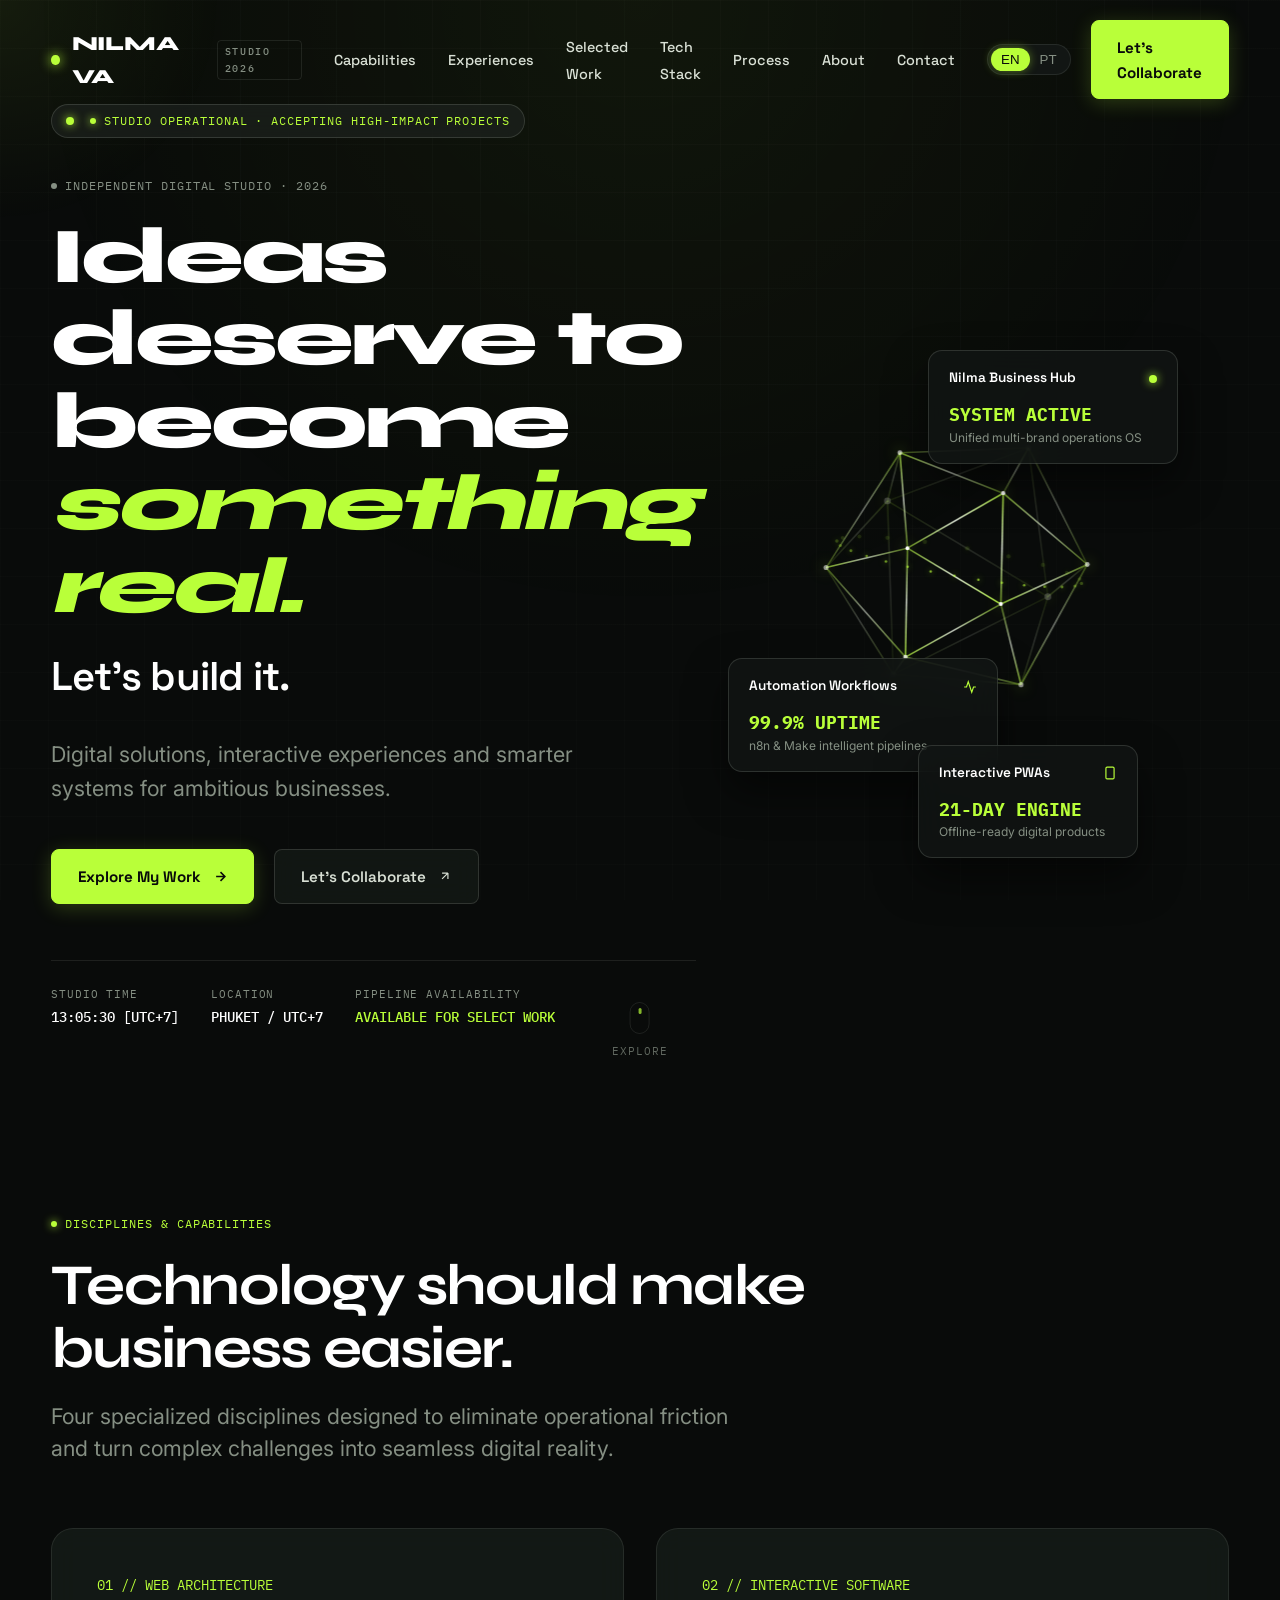
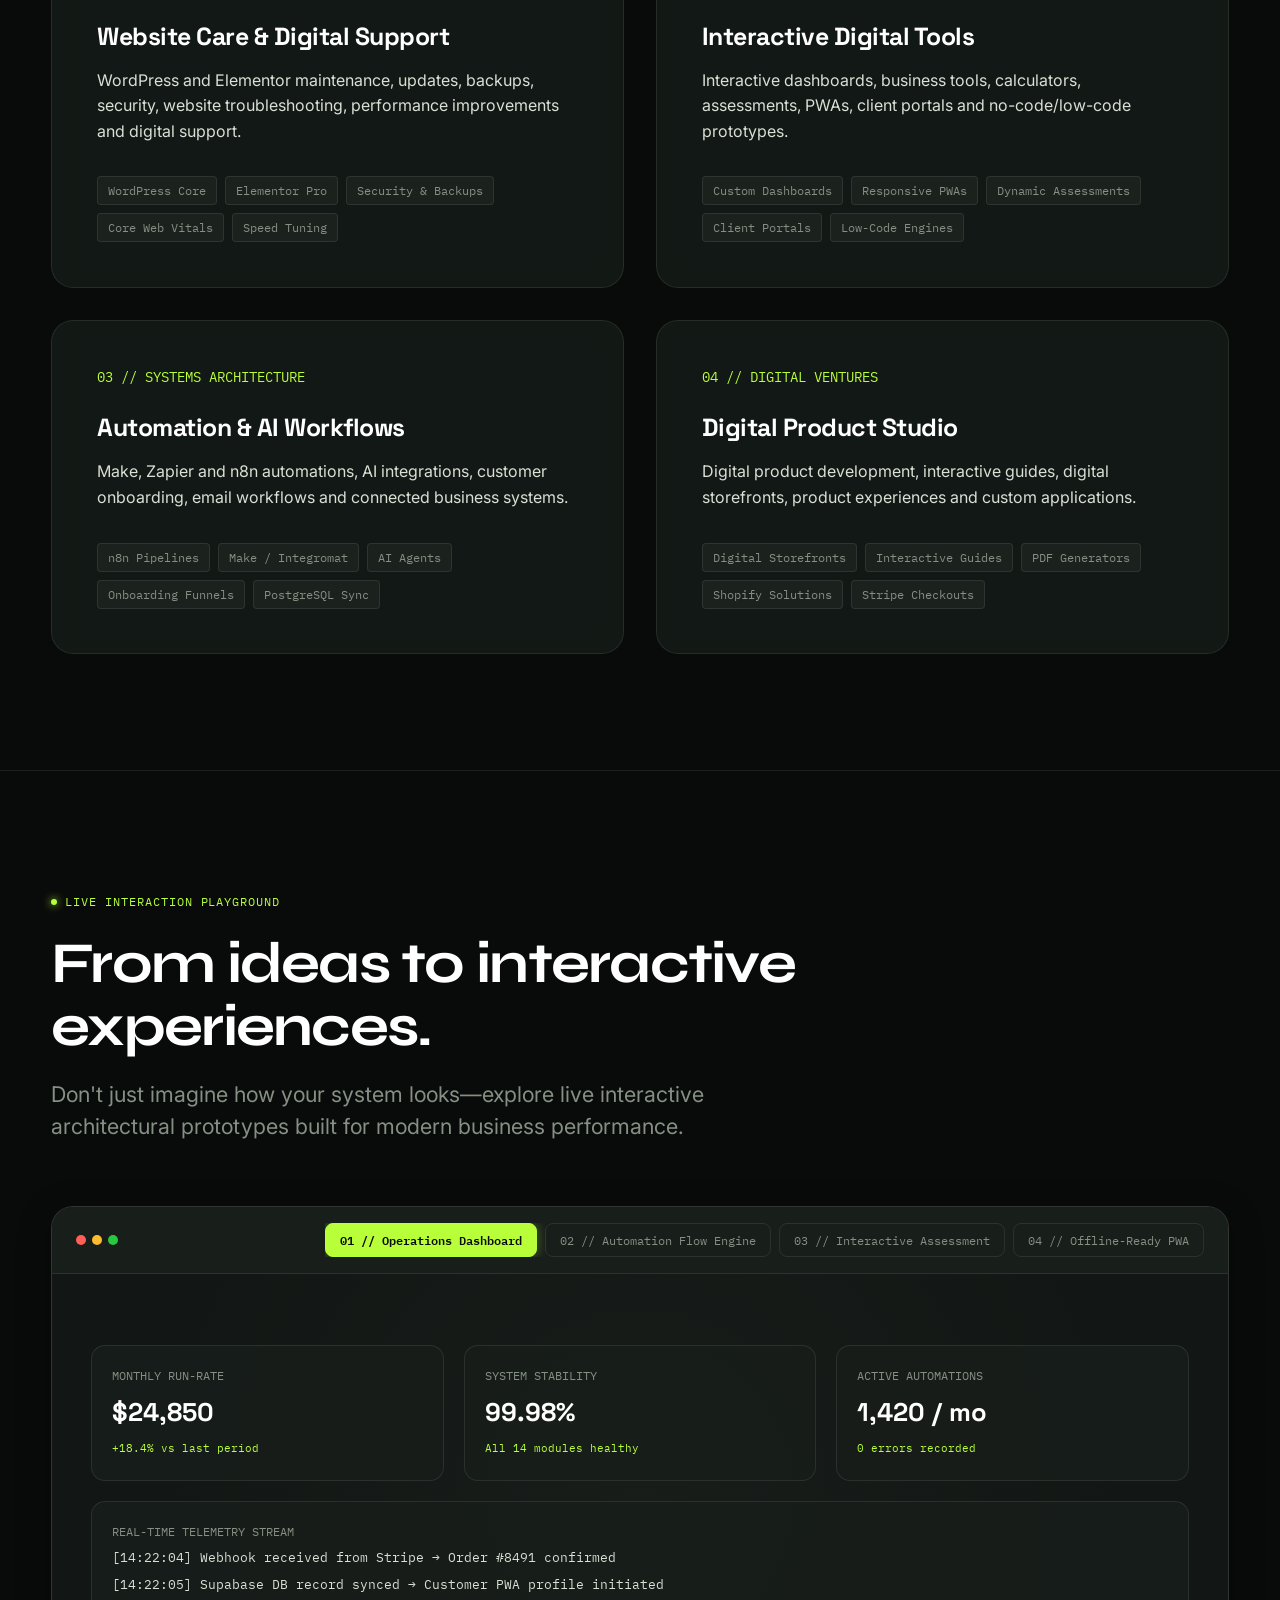
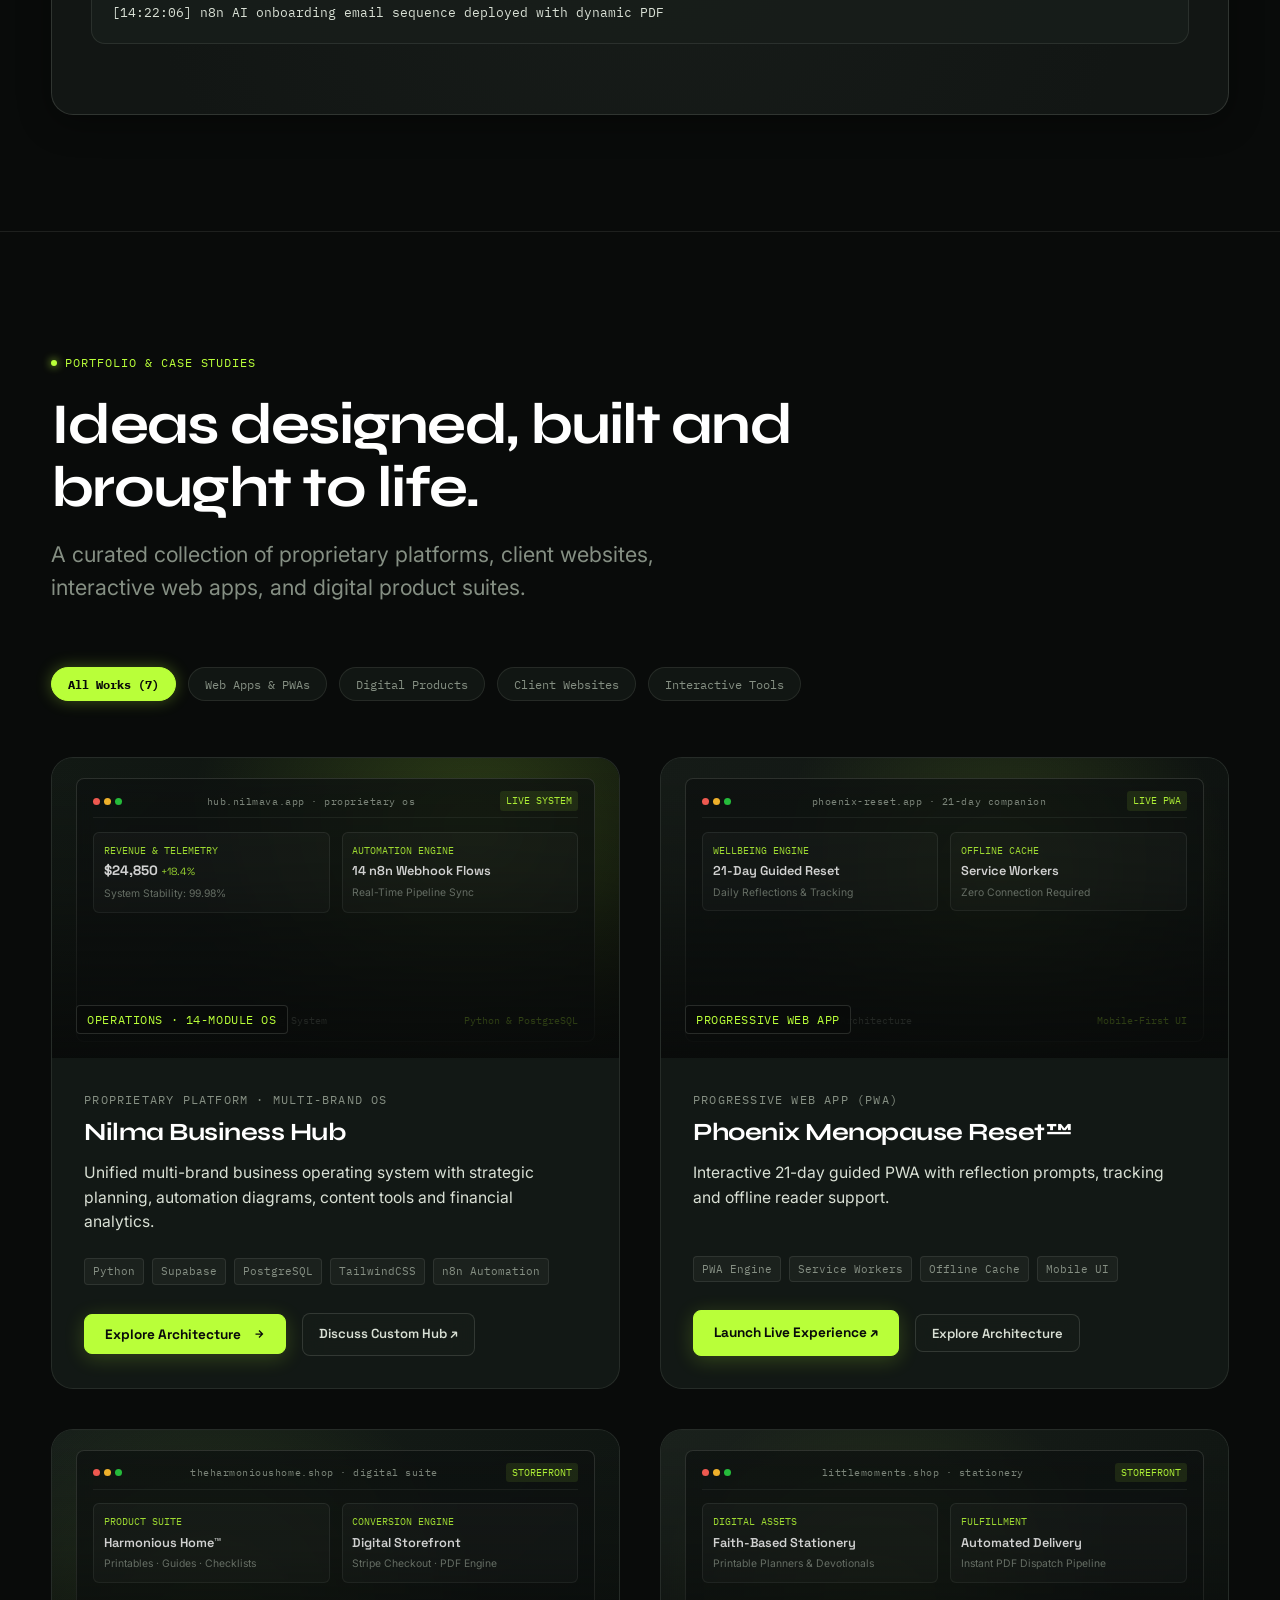
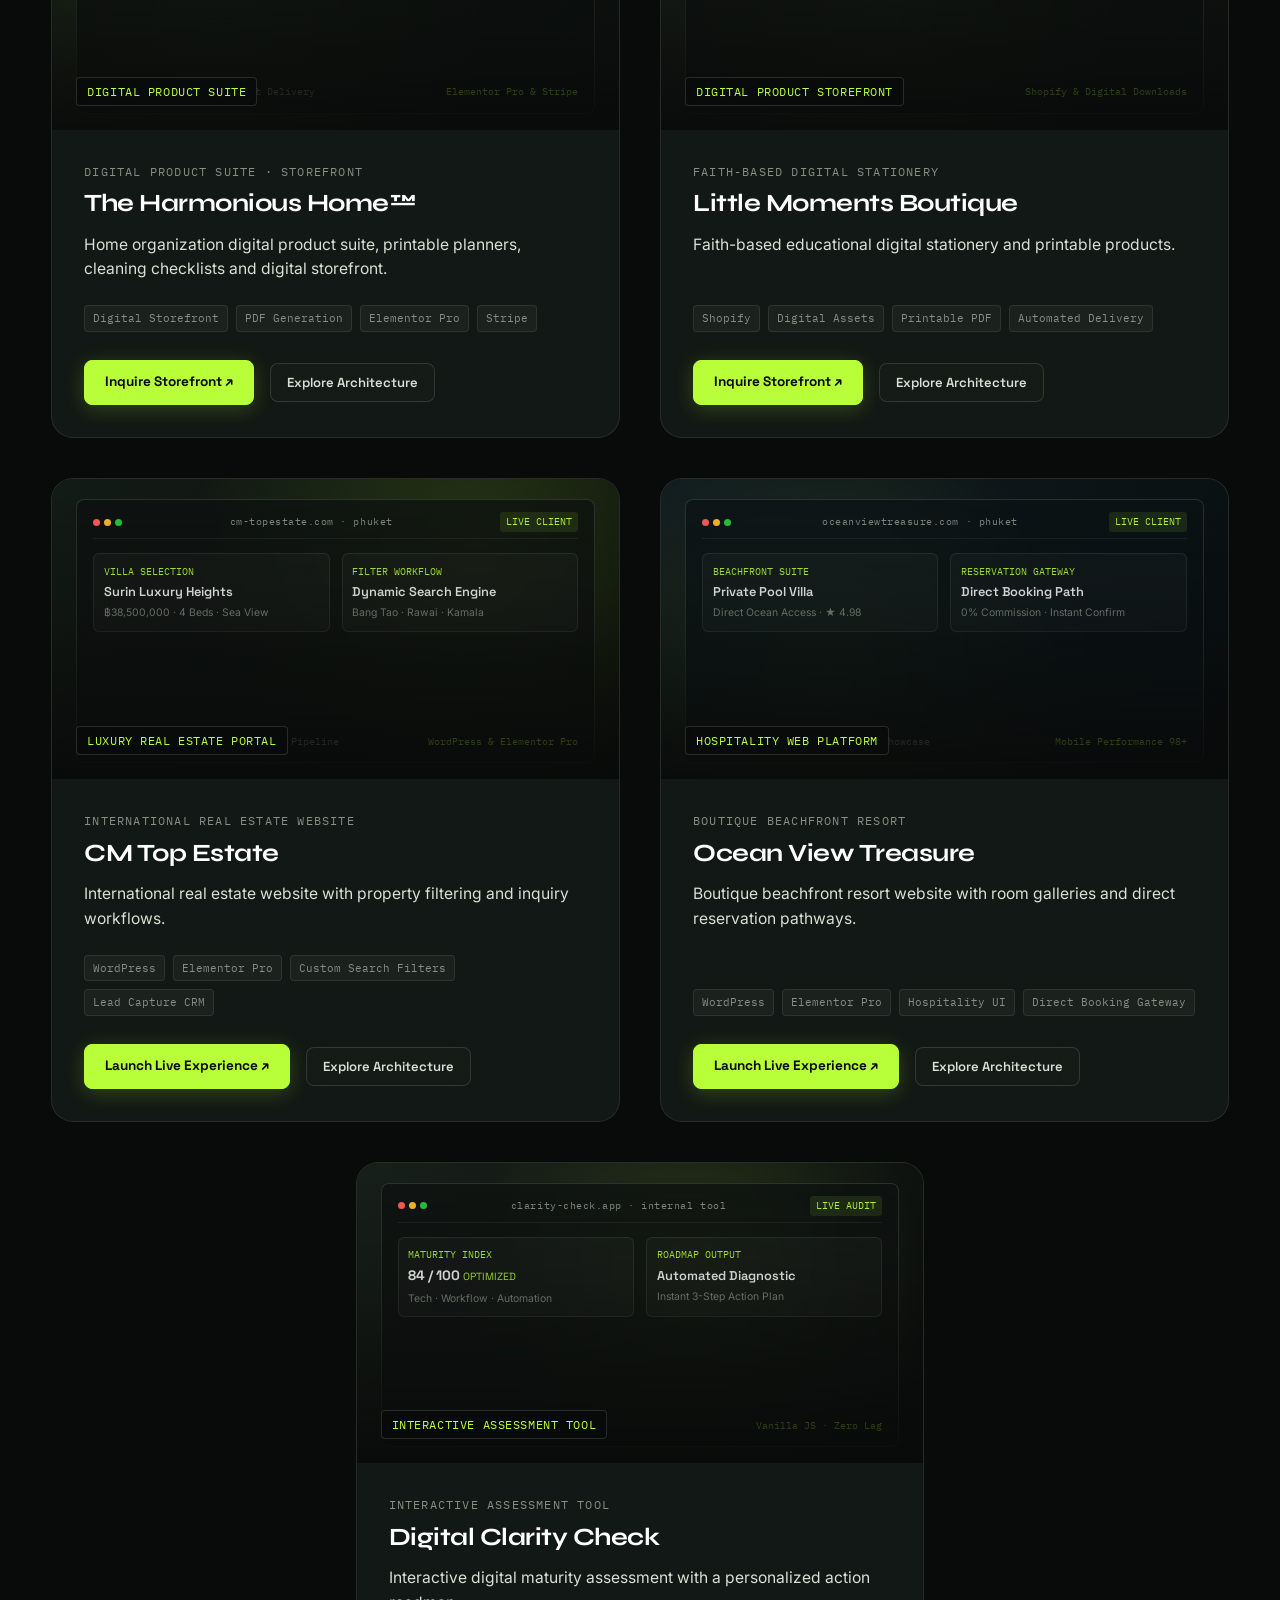
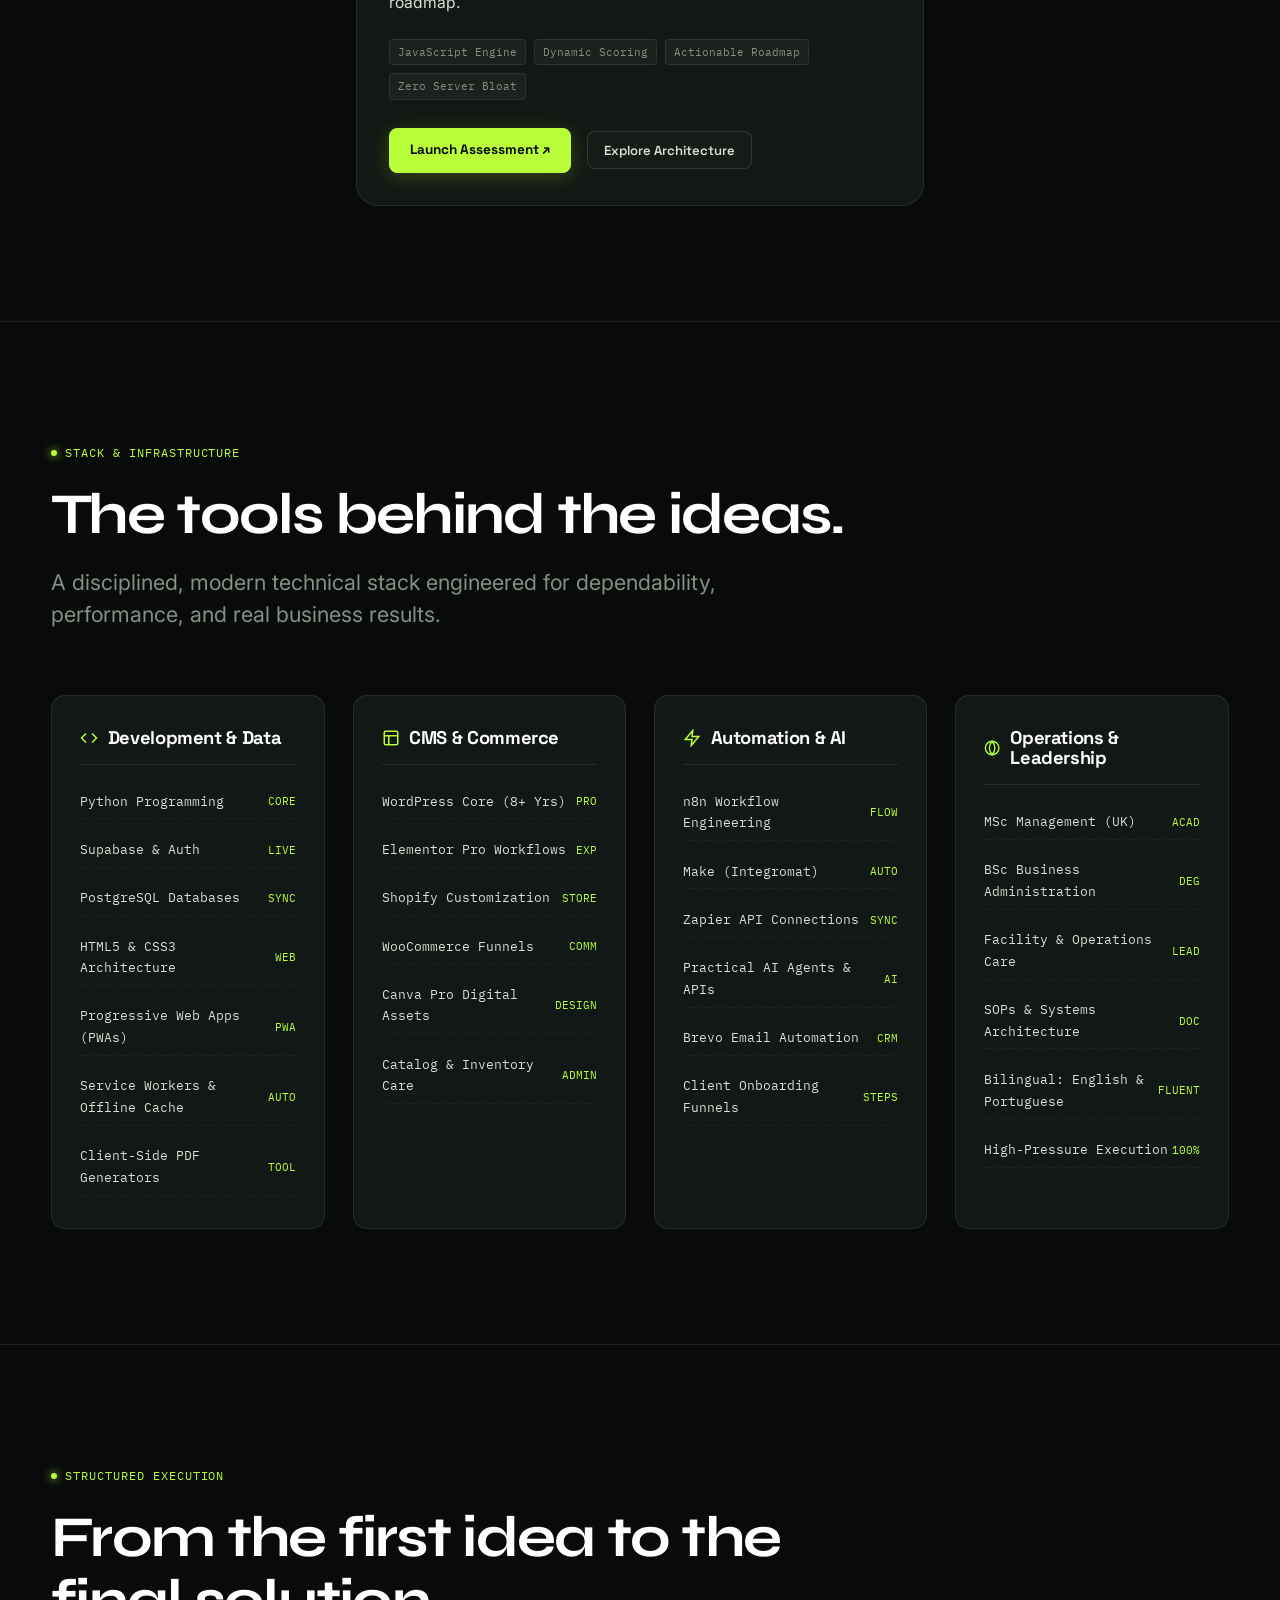
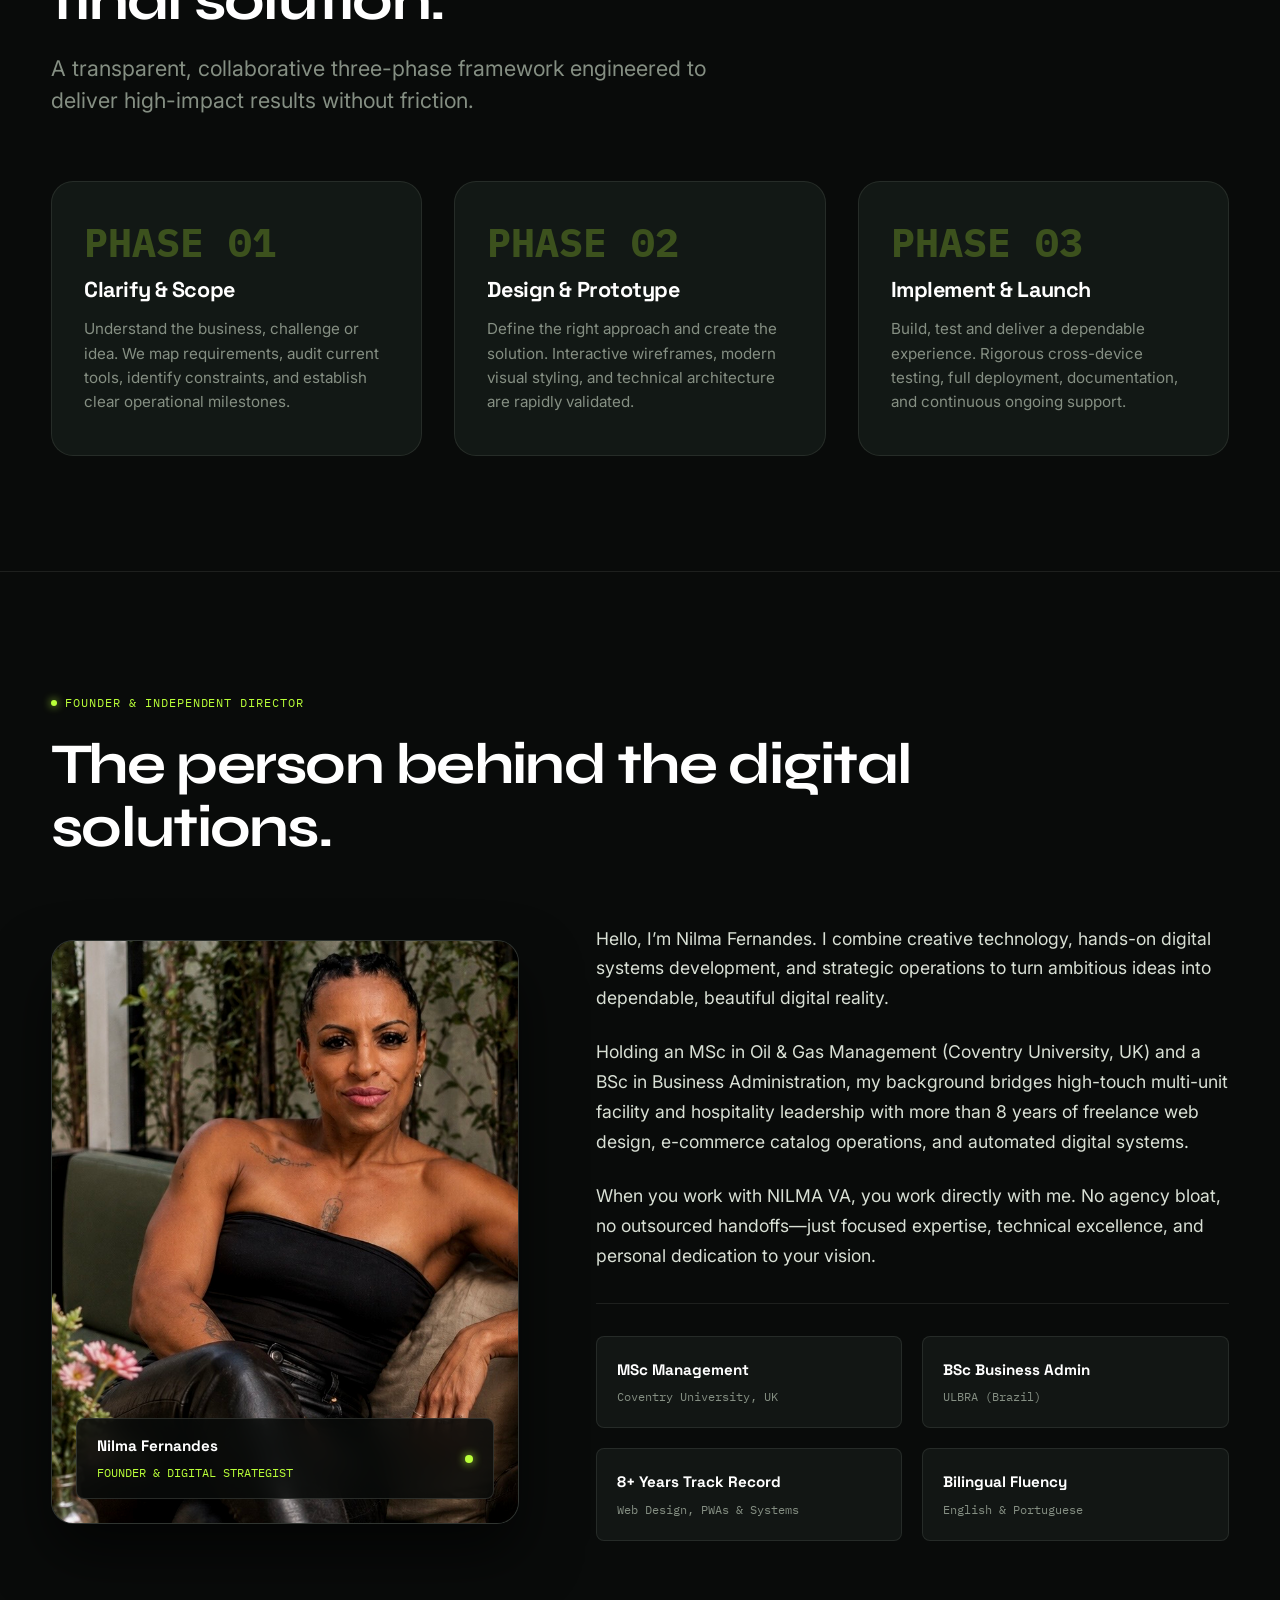
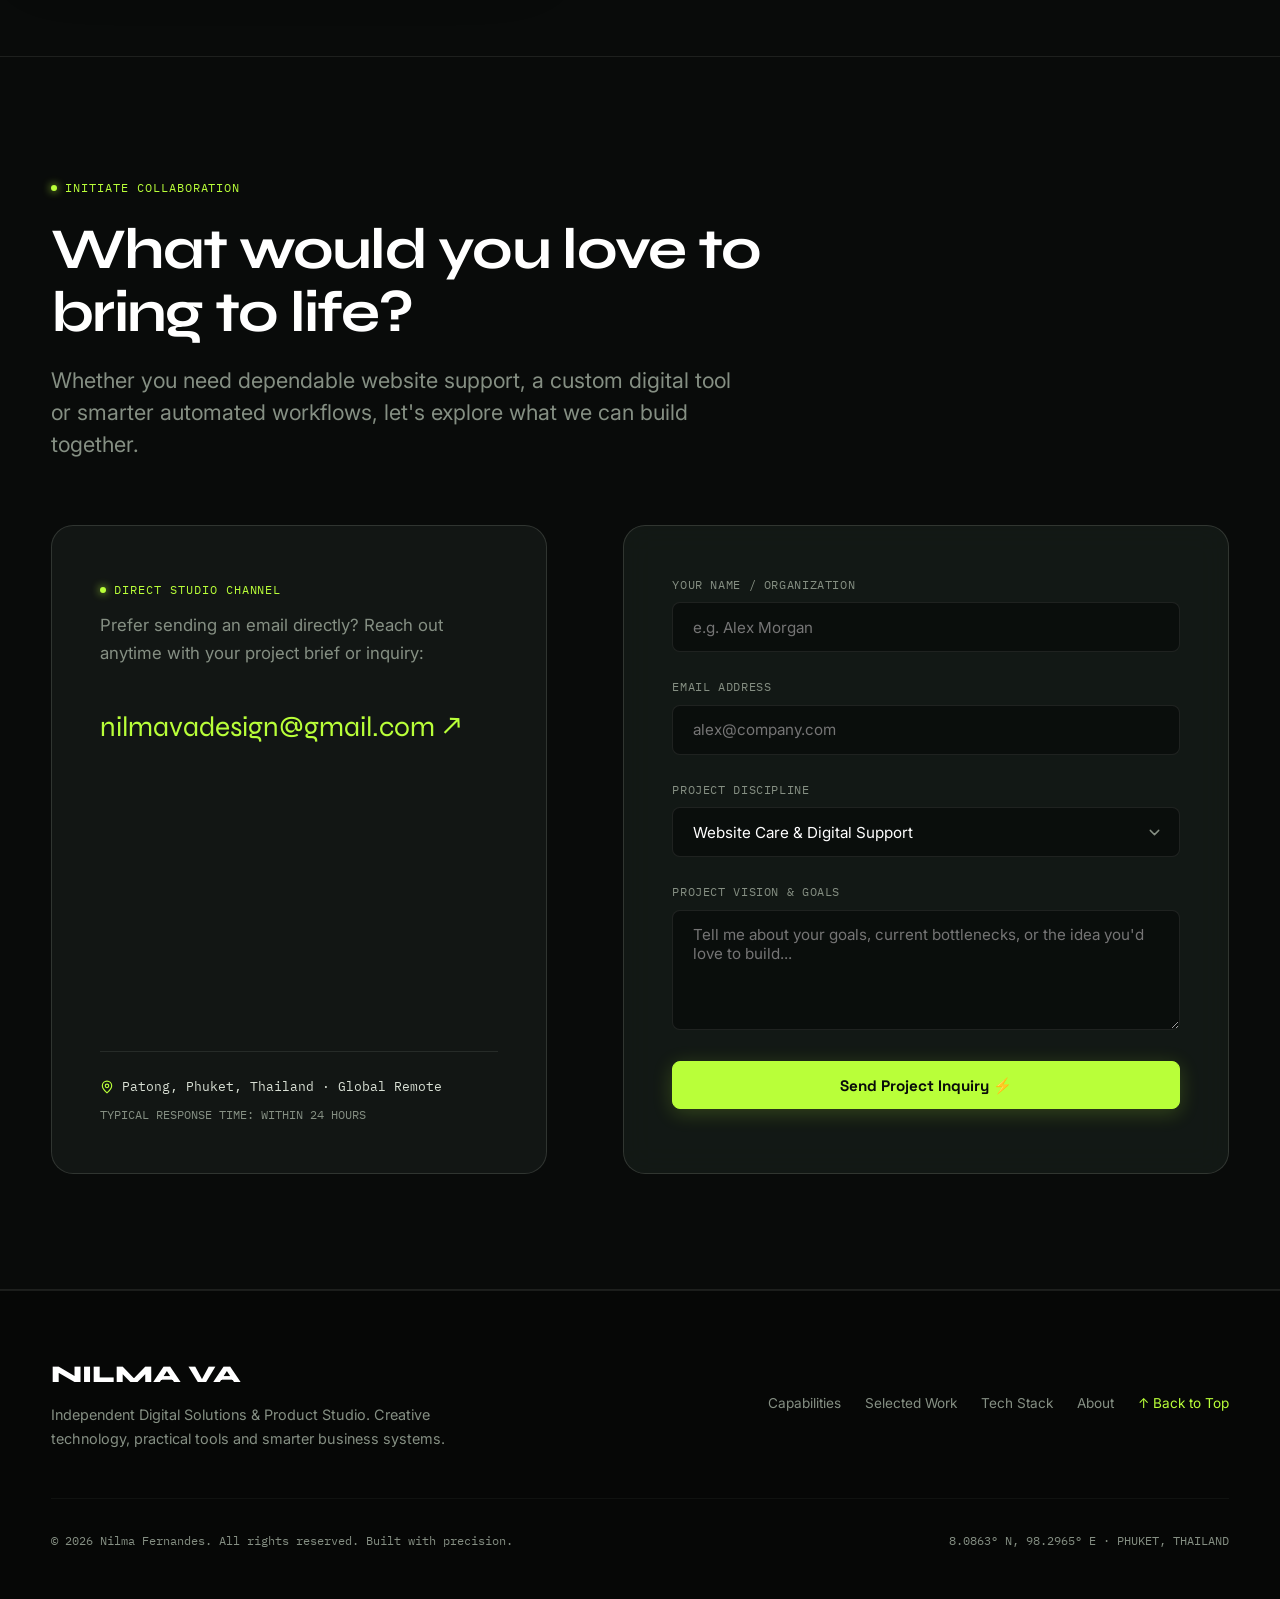
==== commit bd7cae0e: "fix(contact): update Web3Forms access key and polish confirmation message" ====
--- a/index.html
+++ b/index.html
@@ -1155,7 +1155,7 @@
           <div class="inquiry-form-card">
             <form id="projectInquiryForm" novalidate>
               <!-- Web3Forms Access Key & Honeypot -->
-              <input type="hidden" name="access_key" value="a7556596-3d23-41f8-bf7a-5aba3156cea9">
+              <input type="hidden" name="access_key" value="c6327061-3b64-4170-a680-bfc155bc47ee">
               <input type="hidden" name="subject" value="New Project Inquiry — Nilma VA Studio">
               <input type="hidden" name="from_name" value="Nilma VA Studio">
               <input type="checkbox" name="botcheck" class="hidden" style="display: none;">
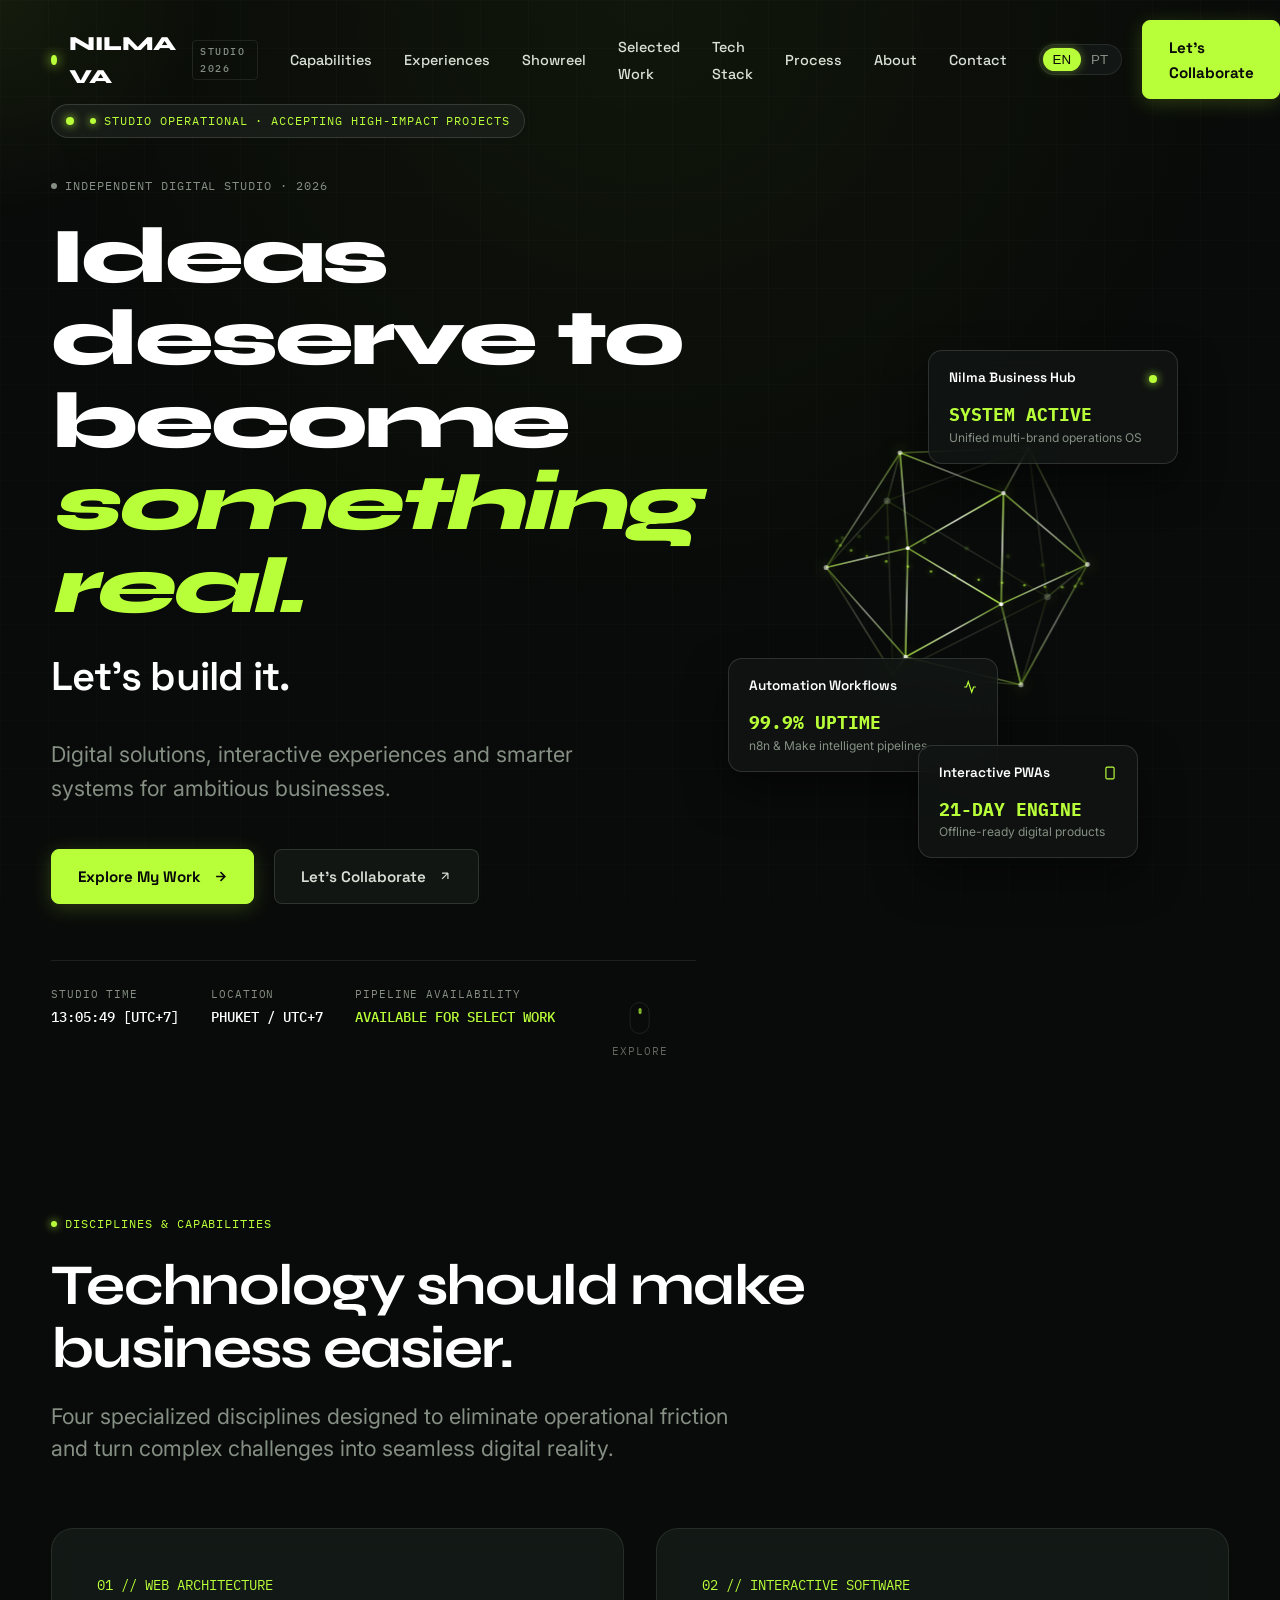
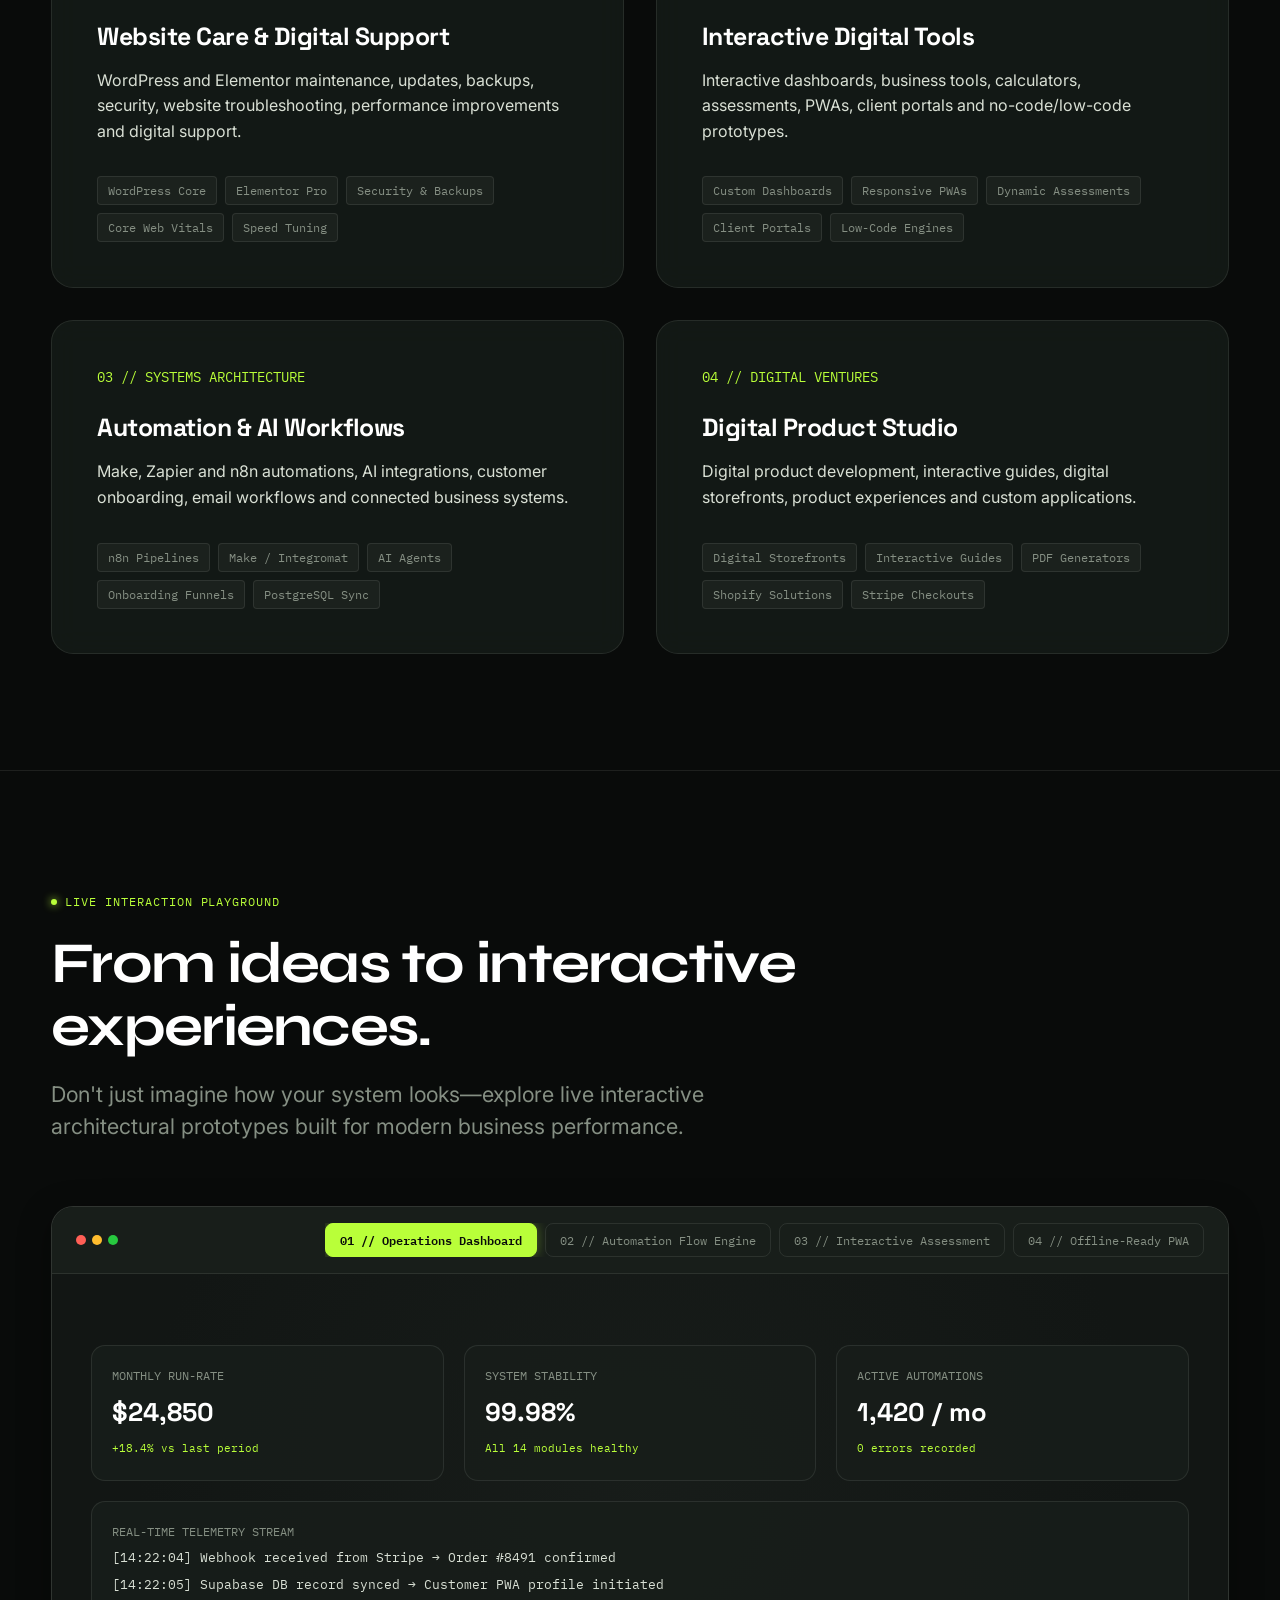
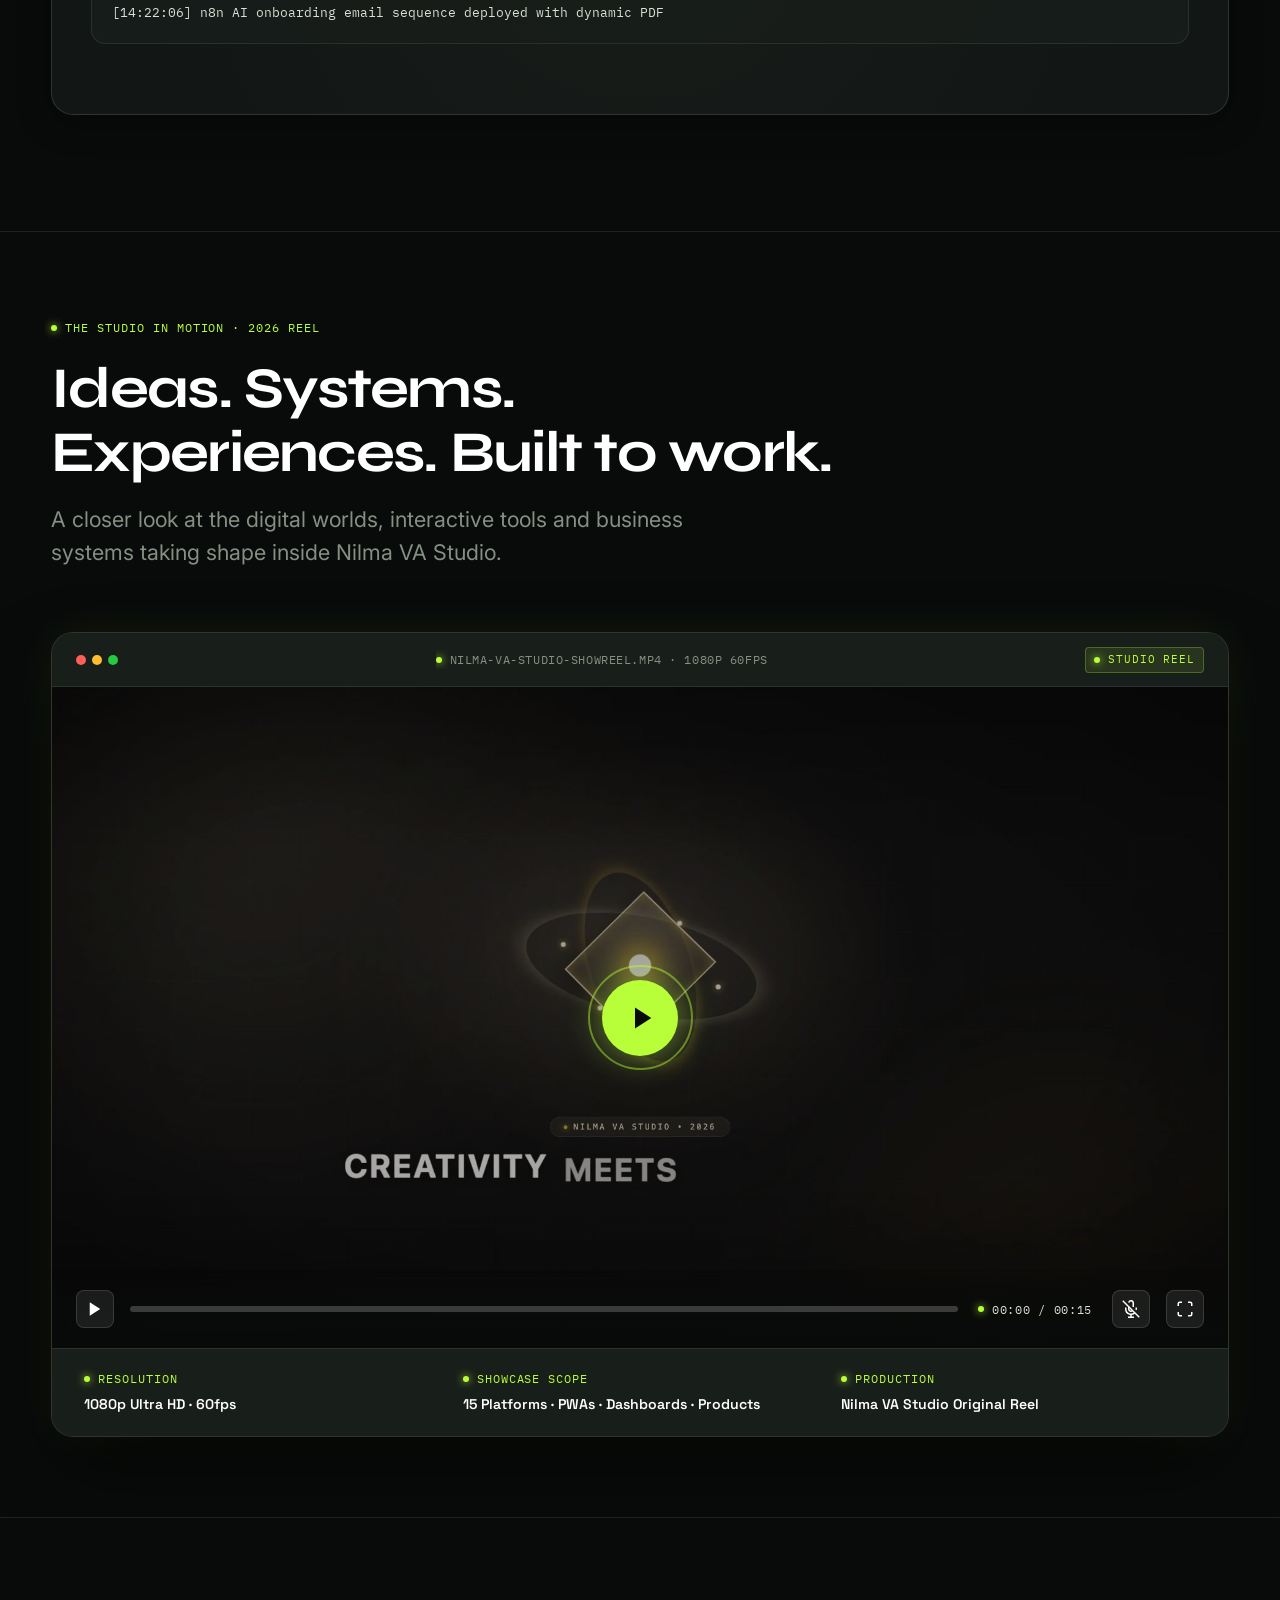
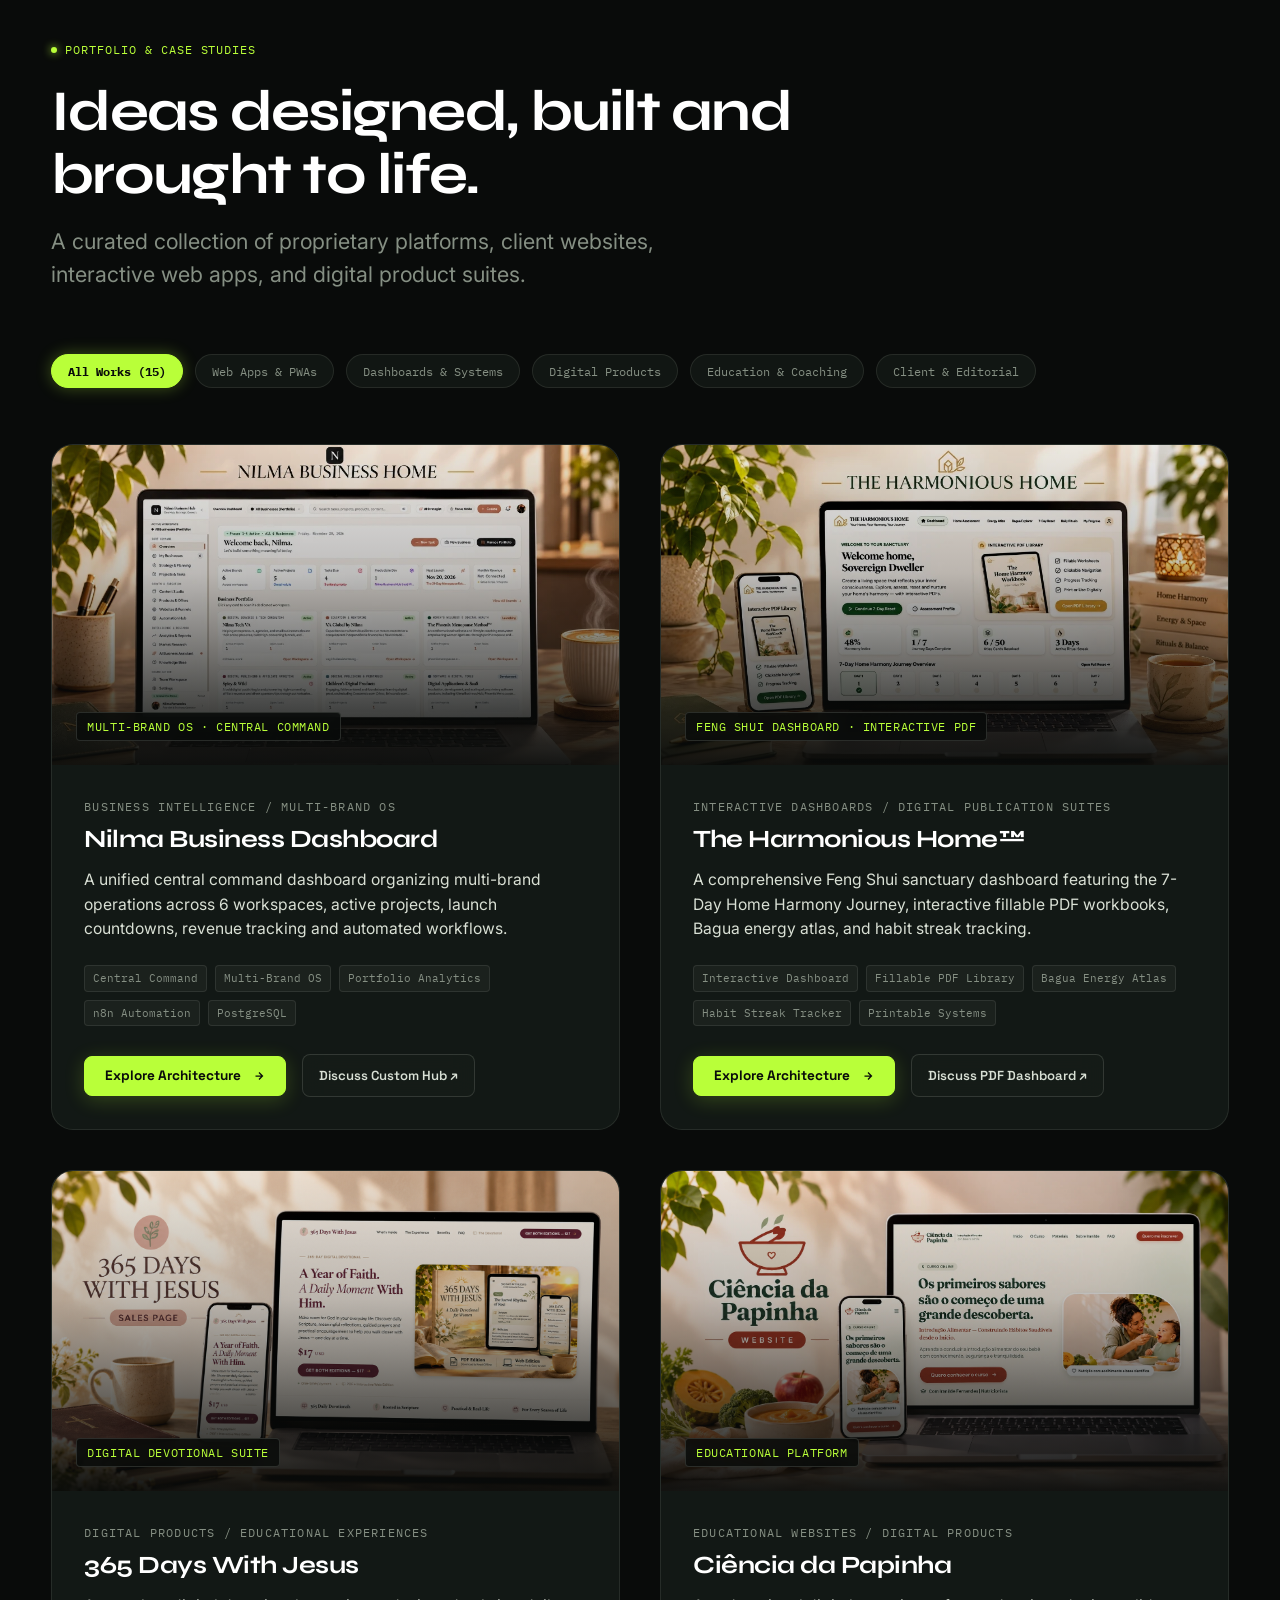
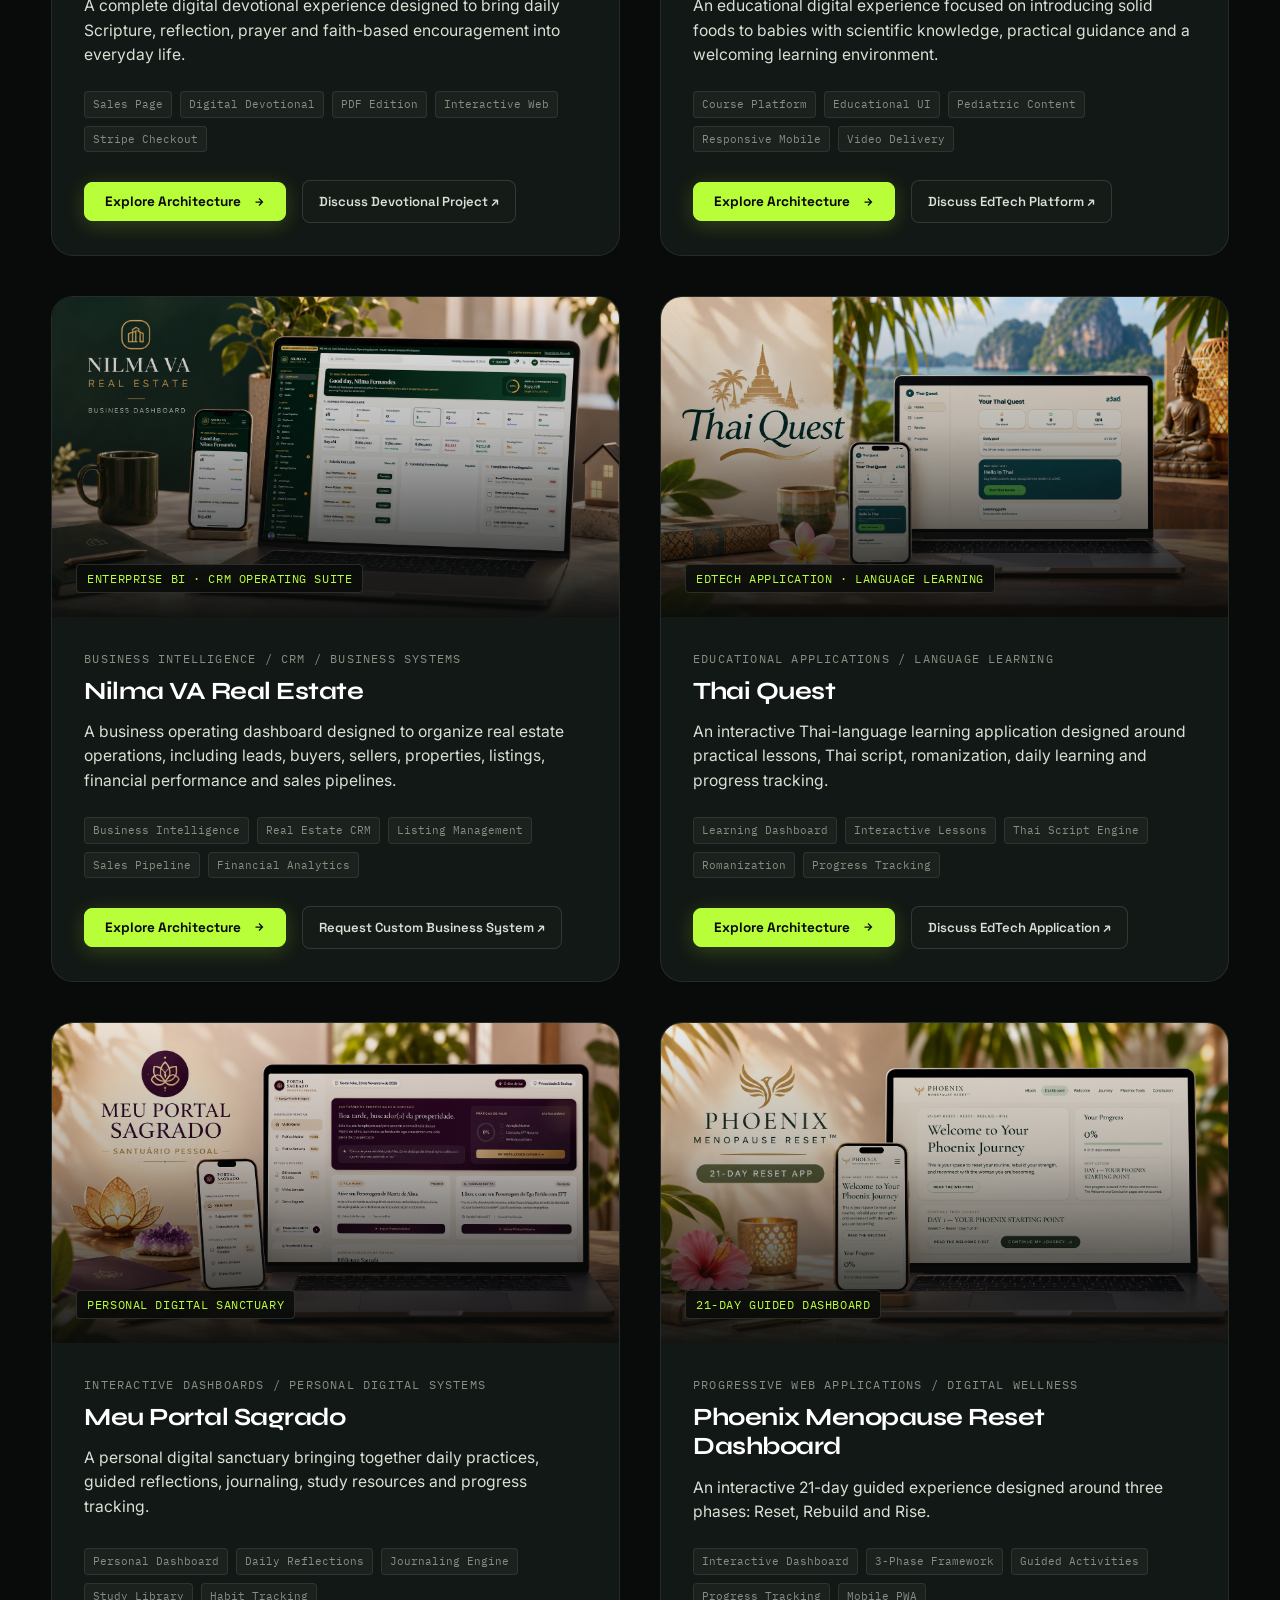
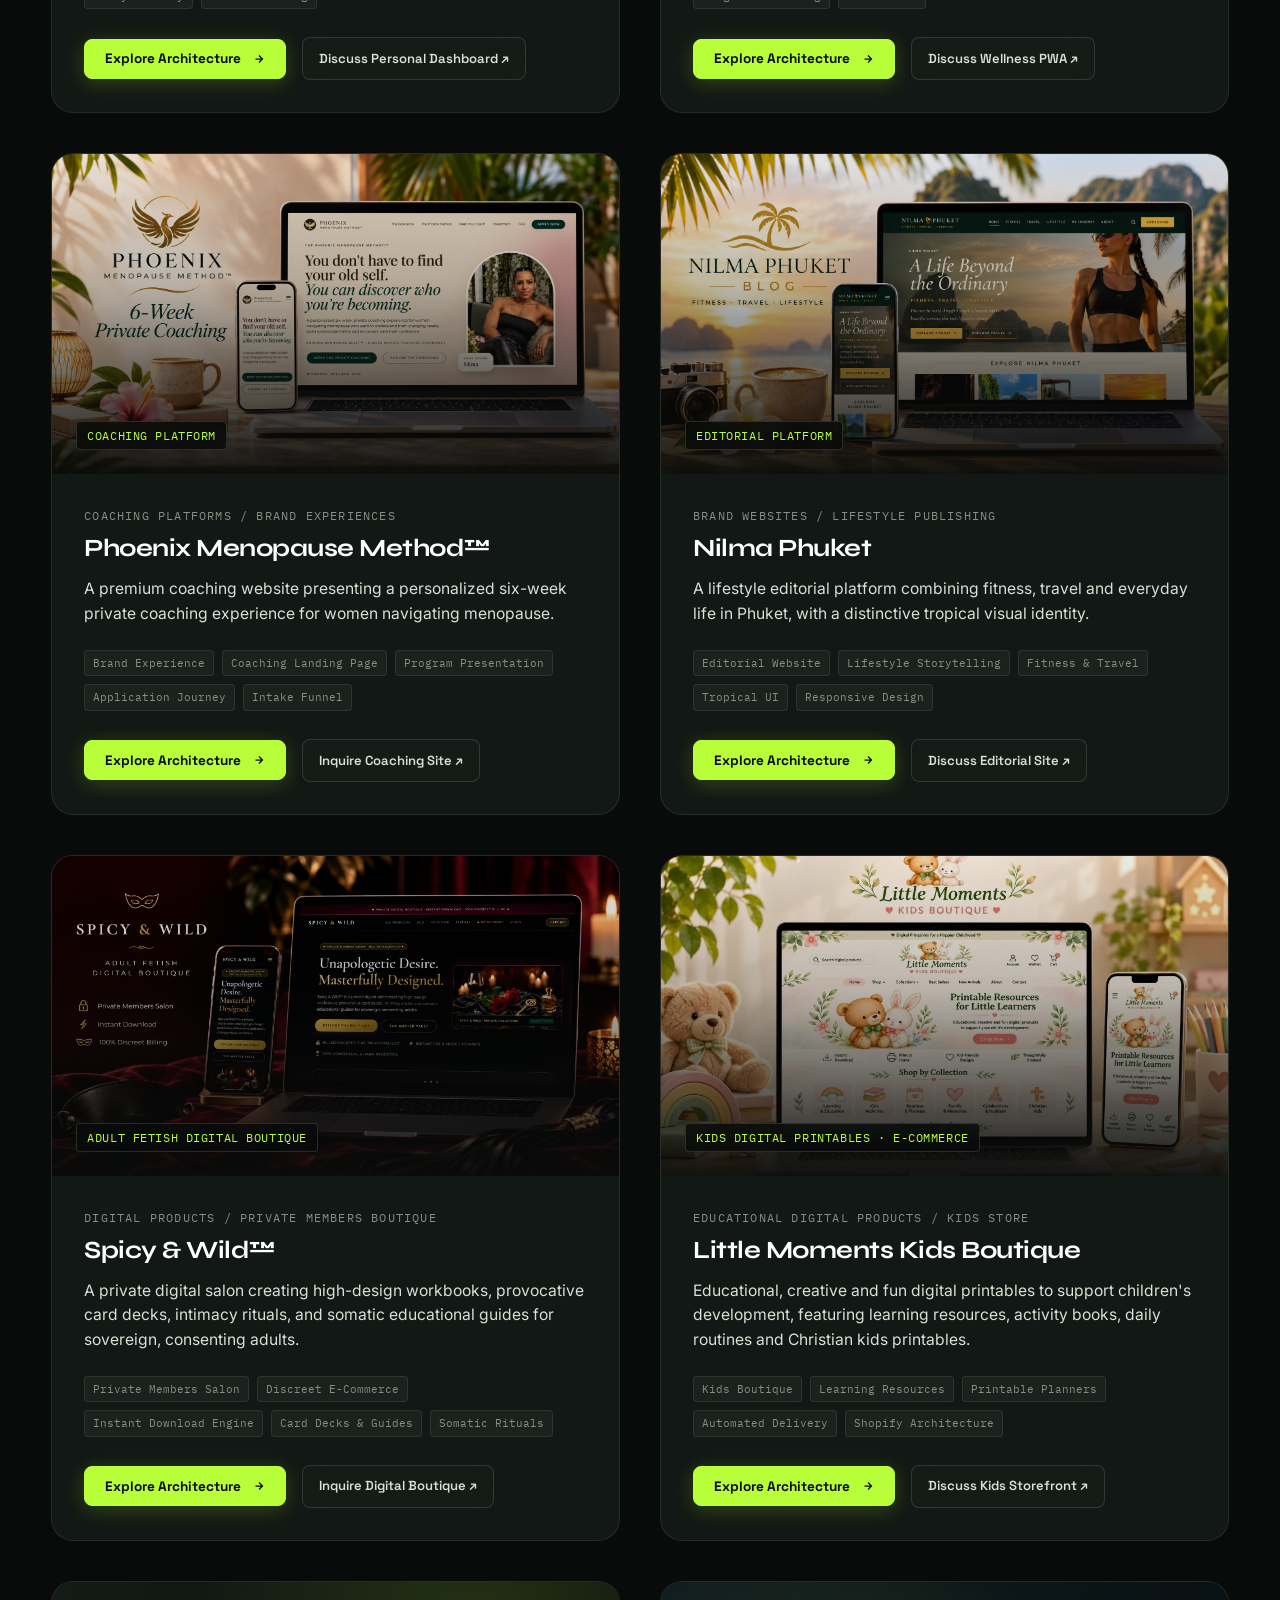
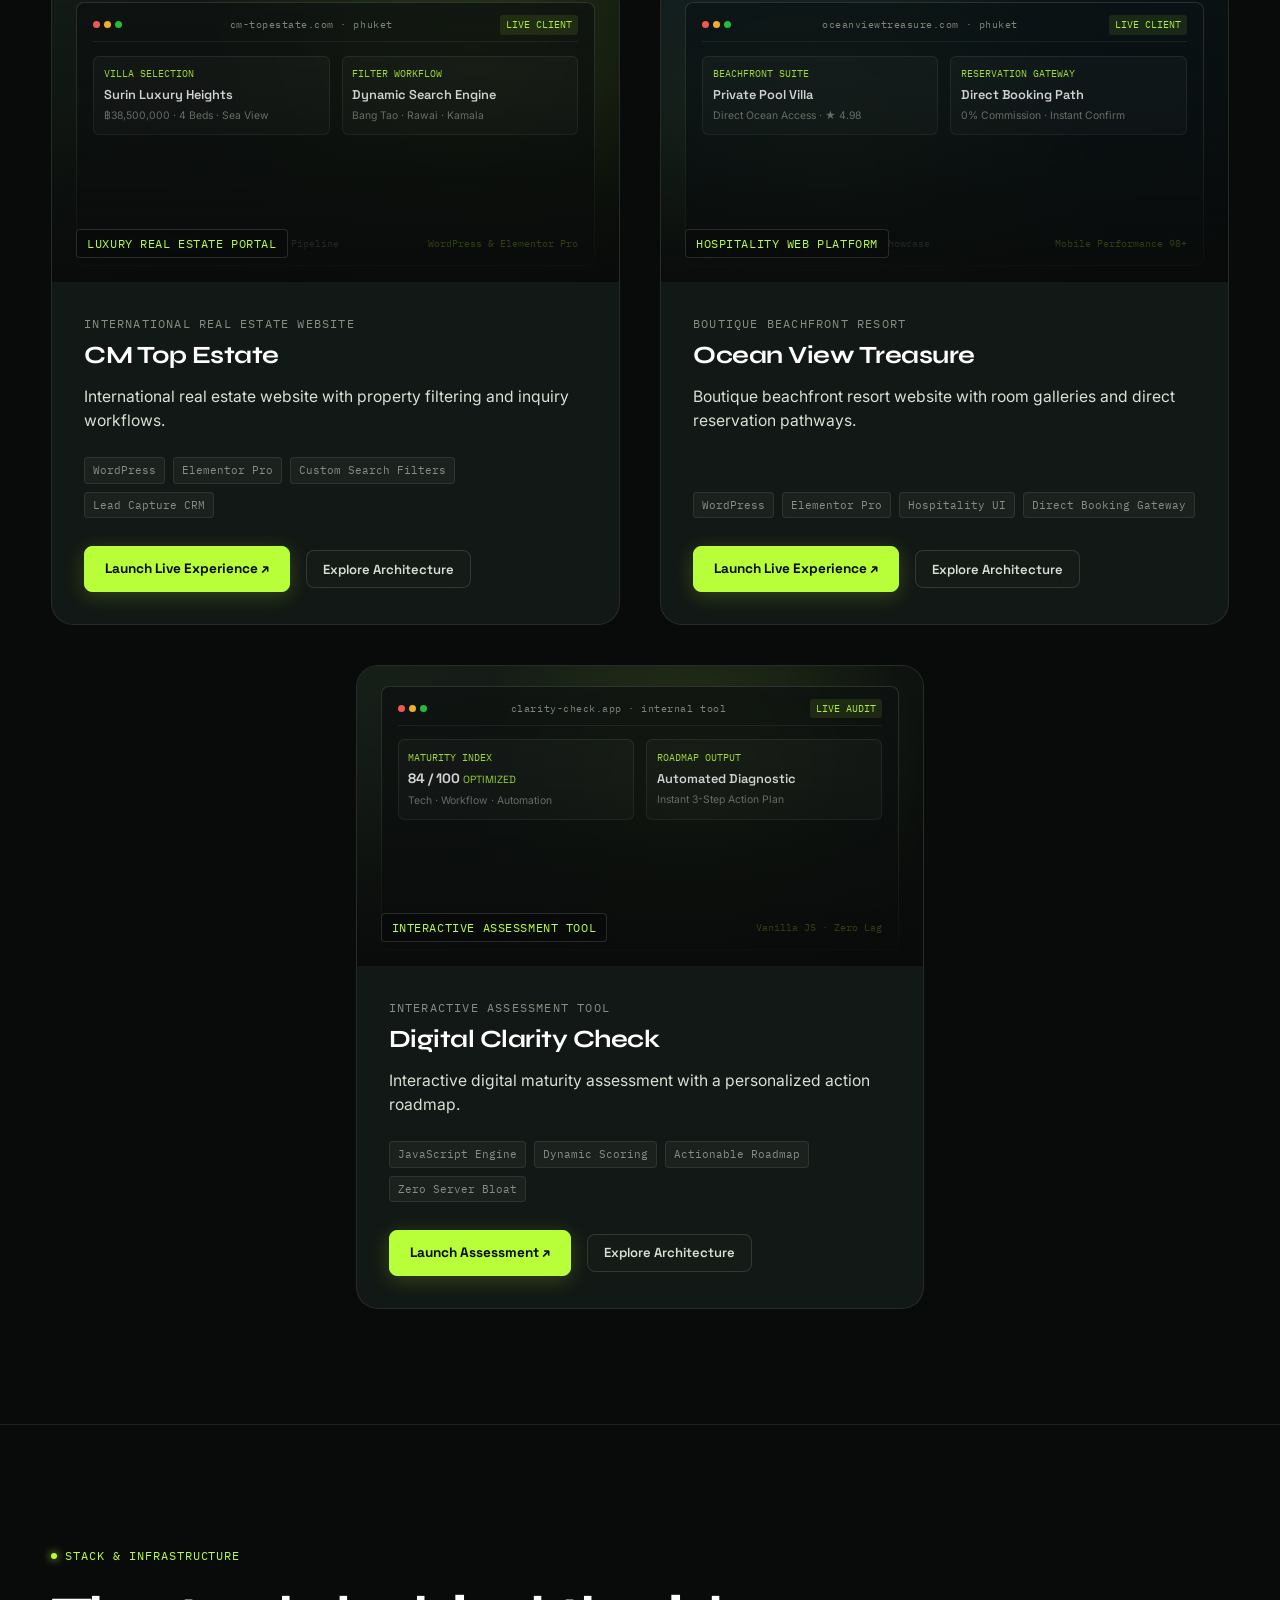
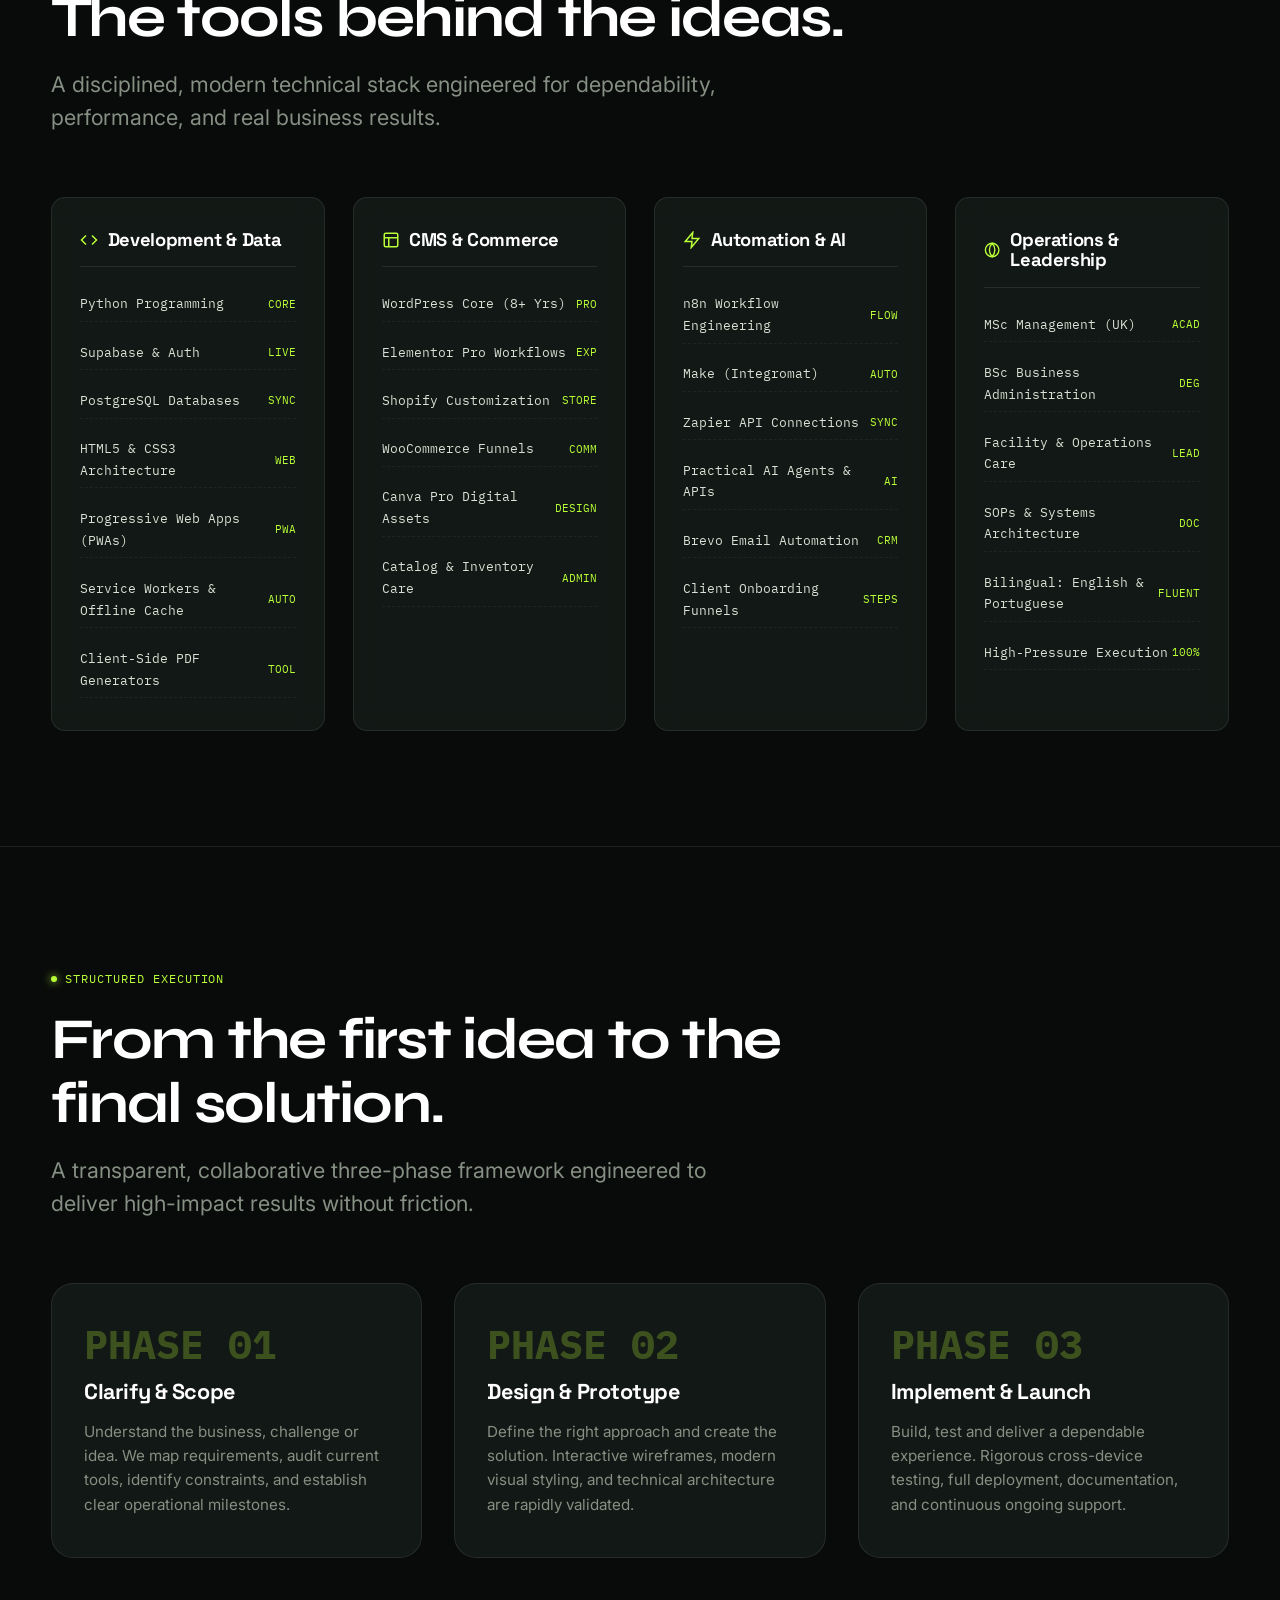
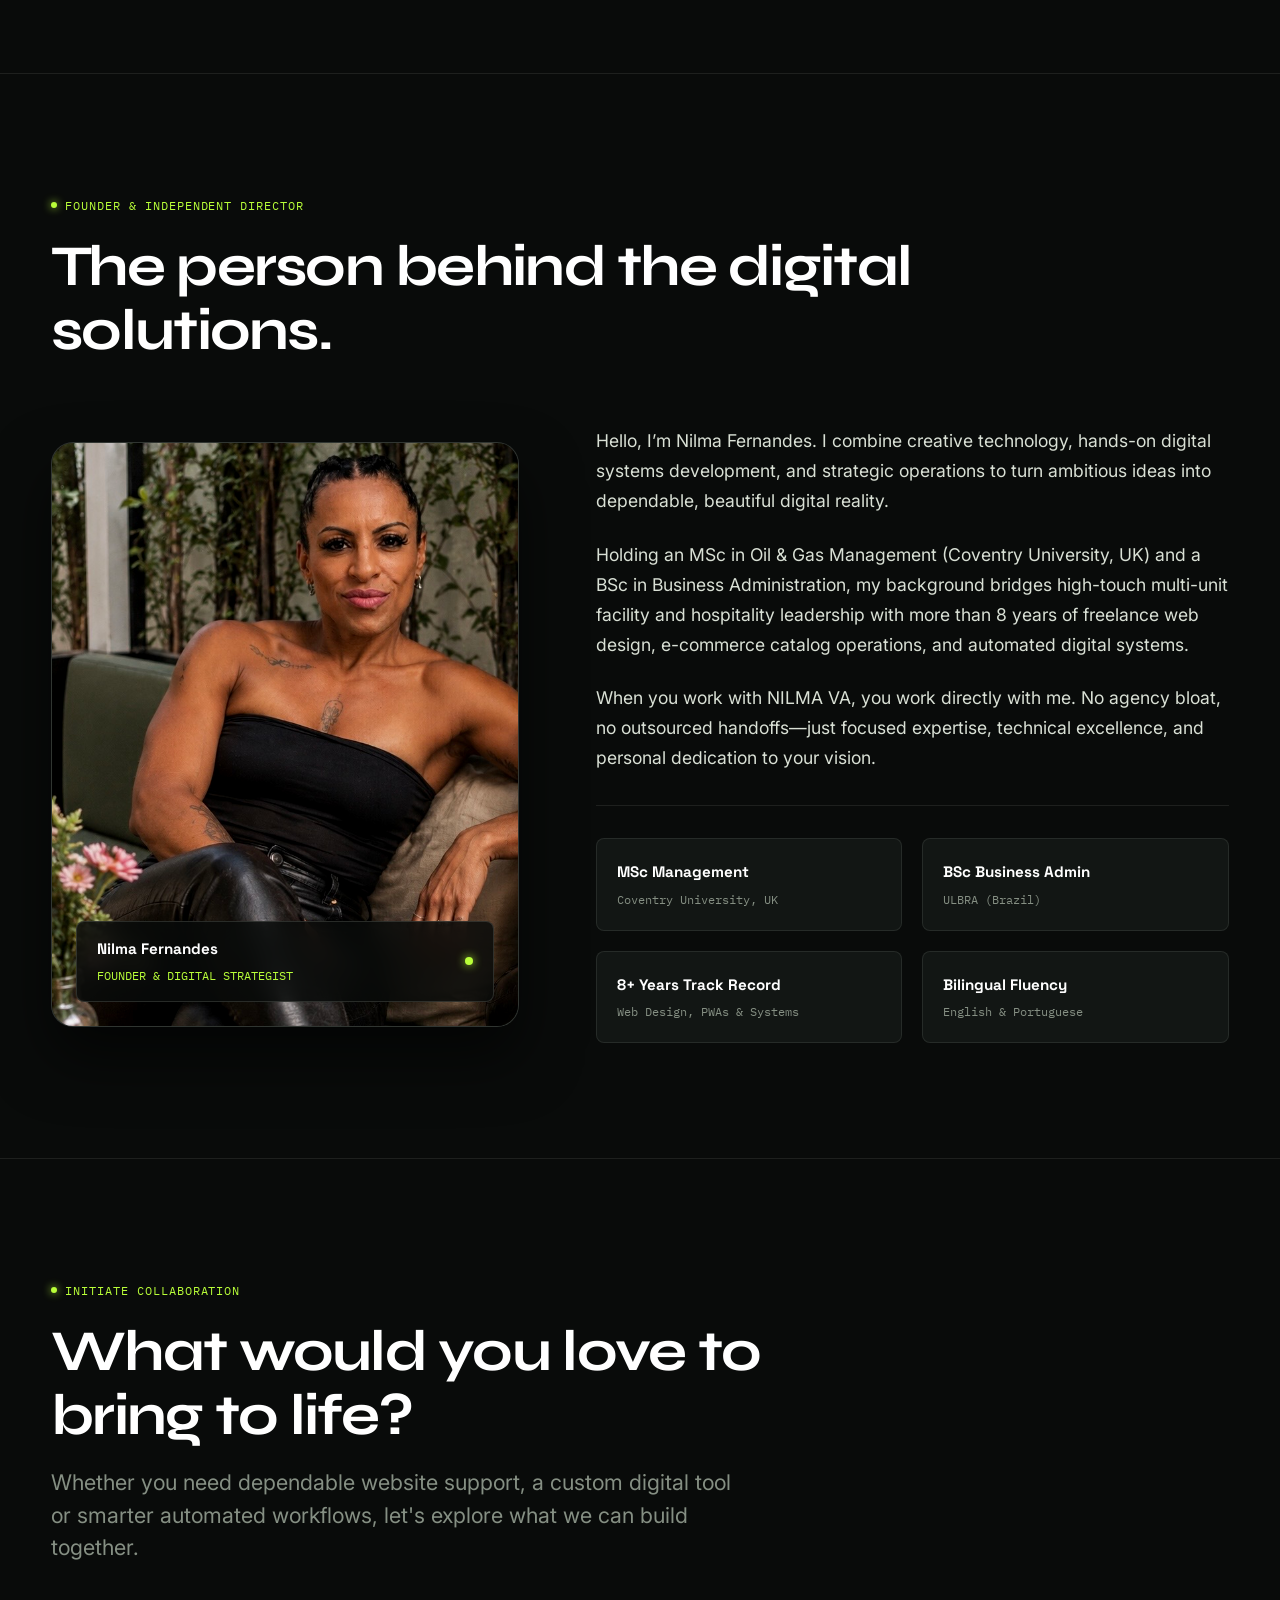
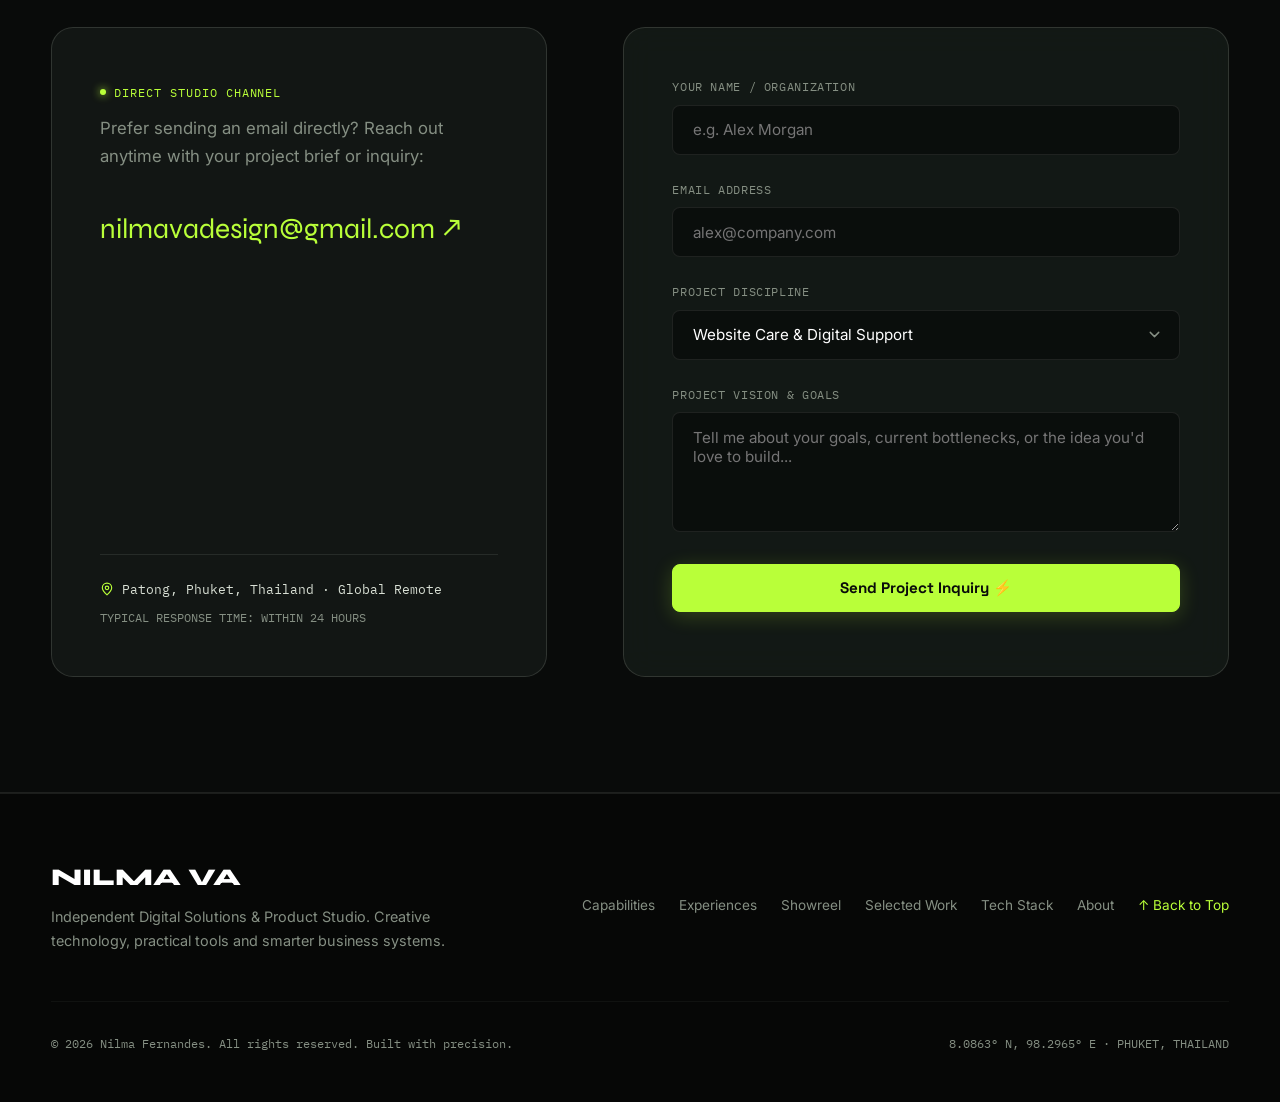
==== commit 65f85818: "feat: release v2.1 — cinematic studio showreel and 15-project expanded portfolio" ====
--- a/index.html
+++ b/index.html
@@ -35,6 +35,7 @@
         <ul class="nav-links" id="navMenu">
           <li><a href="#capabilities" data-i18n="nav_capabilities">Capabilities</a></li>
           <li><a href="#experiences" data-i18n="nav_experiences">Experiences</a></li>
+          <li><a href="#showreel" data-i18n="nav_showreel">Showreel</a></li>
           <li><a href="#work" data-i18n="nav_work">Selected Work</a></li>
           <li><a href="#tech" data-i18n="nav_tech">Tech Stack</a></li>
           <li><a href="#process" data-i18n="nav_process">Process</a></li>
@@ -436,6 +437,109 @@
     </section>
 
     <!-- ========================================================================
+         SECTION: STUDIO SHOWREEL (CINEMATIC SHOWCASE)
+         ======================================================================== -->
+    <section class="section showreel-section" id="showreel">
+      <div class="container">
+        
+        <div class="section-header">
+          <p class="mono-tag section-eyebrow" data-i18n="showreel_eyebrow">THE STUDIO IN MOTION · 2026 REEL</p>
+          <h2 data-i18n="showreel_heading">Ideas. Systems. Experiences. Built to work.</h2>
+          <p class="lead" data-i18n="showreel_subhead">
+            A closer look at the digital worlds, interactive tools and business systems taking shape inside Nilma VA Studio.
+          </p>
+        </div>
+
+        <!-- Cinema Frame Video Player -->
+        <div class="showreel-cinema-frame" id="showreelCinemaFrame">
+          <div class="showreel-ambient-glow" aria-hidden="true"></div>
+          
+          <div class="showreel-top-bar">
+            <div class="window-dots">
+              <span></span>
+              <span></span>
+              <span></span>
+            </div>
+            <span class="showreel-bar-title mono-tag">nilma-va-studio-showreel.mp4 · 1080p 60fps</span>
+            <span class="showreel-bar-badge mono-tag" data-i18n="showreel_badge">STUDIO REEL</span>
+          </div>
+
+          <div class="showreel-video-wrapper">
+            <video 
+              id="studioShowreel" 
+              class="showreel-video" 
+              playsinline 
+              muted 
+              loop 
+              preload="metadata"
+              poster="public/videos/showreel-poster.webp">
+              <source src="public/videos/nilma-va-studio-showreel.mp4" type="video/mp4">
+              Your browser does not support high-definition HTML5 video.
+            </video>
+
+            <!-- Big Centered Play/Pause Overlay Button -->
+            <button class="showreel-play-overlay" id="showreelPlayOverlay" aria-label="Play Studio Showreel">
+              <div class="play-pulse-ring" aria-hidden="true"></div>
+              <div class="play-icon-box">
+                <svg width="28" height="28" viewBox="0 0 24 24" fill="currentColor">
+                  <polygon points="6 3 20 12 6 21 6 3"></polygon>
+                </svg>
+              </div>
+            </button>
+
+            <!-- Custom Frosted Glass Player Controls Bar -->
+            <div class="showreel-controls" id="showreelControls" role="toolbar" aria-label="Video Player Controls">
+              <!-- Play / Pause Button -->
+              <button class="reel-ctrl-btn" id="reelPlayBtn" aria-label="Play / Pause">
+                <svg class="icon-play" width="18" height="18" viewBox="0 0 24 24" fill="currentColor"><polygon points="5 3 19 12 5 21 5 3"></polygon></svg>
+                <svg class="icon-pause" width="18" height="18" viewBox="0 0 24 24" fill="currentColor" style="display:none;"><rect x="6" y="4" width="4" height="16"></rect><rect x="14" y="4" width="4" height="16"></rect></svg>
+              </button>
+
+              <!-- Scrubber Timeline -->
+              <div class="reel-scrubber-track" id="reelScrubberTrack" role="slider" aria-label="Video scrubber" aria-valuemin="0" aria-valuemax="100" aria-valuenow="0" tabindex="0">
+                <div class="reel-scrubber-progress" id="reelScrubberProgress"></div>
+                <div class="reel-scrubber-thumb" id="reelScrubberThumb"></div>
+              </div>
+
+              <!-- Timecode -->
+              <div class="reel-timecode mono-tag">
+                <span id="reelCurrentTime">00:00</span> / <span id="reelDuration">00:15</span>
+              </div>
+
+              <!-- Audio Toggle -->
+              <button class="reel-ctrl-btn" id="reelAudioBtn" aria-label="Toggle Sound">
+                <svg class="icon-muted" width="18" height="18" viewBox="0 0 24 24" fill="none" stroke="currentColor" stroke-width="2"><line x1="1" y1="1" x2="23" y2="23"></line><path d="M9 9v3a3 3 0 0 0 5.12 2.12M15 9.34V4a3 3 0 0 0-5.94-.6"></path><path d="M17 16.95A7 7 0 0 1 5 12v-2m14 0v2a7 7 0 0 1-.11 1.23"></path><line x1="12" y1="19" x2="12" y2="23"></line><line x1="8" y1="23" x2="16" y2="23"></line></svg>
+                <svg class="icon-unmuted" width="18" height="18" viewBox="0 0 24 24" fill="none" stroke="currentColor" stroke-width="2" style="display:none;"><polygon points="11 5 6 9 2 9 2 15 6 15 11 19 11 5"></polygon><path d="M19.07 4.93a10 10 0 0 1 0 14.14M15.54 8.46a5 5 0 0 1 0 7.07"></path></svg>
+              </button>
+
+              <!-- Fullscreen Button -->
+              <button class="reel-ctrl-btn" id="reelFullscreenBtn" aria-label="Toggle Fullscreen">
+                <svg width="18" height="18" viewBox="0 0 24 24" fill="none" stroke="currentColor" stroke-width="2"><path d="M8 3H5a2 2 0 0 0-2 2v3m18 0V5a2 2 0 0 0-2-2h-3m0 18h3a2 2 0 0 0 2-2v-3M3 16v3a2 2 0 0 0 2 2h3"></path></svg>
+              </button>
+            </div>
+          </div>
+
+          <!-- Showreel Telemetry Footer Strip -->
+          <div class="showreel-caption-strip">
+            <div class="reel-stat-item">
+              <span class="mono-tag" style="color:var(--accent-lime);">RESOLUTION</span>
+              <span class="stat-text">1080p Ultra HD · 60fps</span>
+            </div>
+            <div class="reel-stat-item">
+              <span class="mono-tag" style="color:var(--accent-lime);">SHOWCASE SCOPE</span>
+              <span class="stat-text" data-i18n="showreel_scope_text">15 Platforms · PWAs · Dashboards · Products</span>
+            </div>
+            <div class="reel-stat-item">
+              <span class="mono-tag" style="color:var(--accent-lime);">PRODUCTION</span>
+              <span class="stat-text">Nilma VA Studio Original Reel</span>
+            </div>
+          </div>
+        </div>
+
+      </div>
+    </section>
+
+    <!-- ========================================================================
          SECTION 03: SELECTED WORK (EDITORIAL PORTFOLIO)
          ======================================================================== -->
     <section class="section" id="work">
@@ -451,66 +555,41 @@
 
         <!-- Filter Buttons -->
         <div class="portfolio-filter-bar" role="tablist" aria-label="Project Categories">
-          <button class="filter-btn active" data-filter="all" data-i18n="filter_all">All Works (7)</button>
+          <button class="filter-btn active" data-filter="all" data-i18n="filter_all">All Works (15)</button>
           <button class="filter-btn" data-filter="apps" data-i18n="filter_apps">Web Apps &amp; PWAs</button>
+          <button class="filter-btn" data-filter="dashboards" data-i18n="filter_dashboards">Dashboards &amp; Systems</button>
           <button class="filter-btn" data-filter="products" data-i18n="filter_products">Digital Products</button>
-          <button class="filter-btn" data-filter="clients" data-i18n="filter_clients">Client Websites</button>
-          <button class="filter-btn" data-filter="tools" data-i18n="filter_tools">Interactive Tools</button>
+          <button class="filter-btn" data-filter="educational" data-i18n="filter_educational">Education &amp; Coaching</button>
+          <button class="filter-btn" data-filter="clients" data-i18n="filter_clients">Client &amp; Editorial</button>
         </div>
 
         <div class="portfolio-editorial-grid">
 
-          <!-- 1. Nilma Business Hub (Card Half) -->
-          <article class="project-card card-half" data-category="apps tools">
-            <div class="project-media-wrap">
-              <div style="position: absolute; inset: 0; background: radial-gradient(circle at 75% 25%, rgba(185,255,57,0.18), transparent 60%), linear-gradient(135deg, #131a15 0%, #090b0a 100%);">
-                <!-- Browser Chrome & OS Dashboard Mockup -->
-                <div style="position: absolute; top: 1.25rem; left: 1.5rem; right: 1.5rem; bottom: 1rem; border: 1px solid rgba(217,224,213,0.15); border-radius: 8px; background: rgba(14, 18, 16, 0.75); backdrop-filter: blur(8px); padding: 0.75rem 1rem; display: flex; flex-direction: column; gap: 0.6rem; overflow: hidden;">
-                  <div style="display: flex; align-items: center; justify-content: space-between; border-bottom: 1px solid rgba(217,224,213,0.08); padding-bottom: 0.4rem;">
-                    <div style="display: flex; gap: 4px;">
-                      <span style="width: 7px; height: 7px; border-radius: 50%; background: #ff5f56; display: inline-block;"></span>
-                      <span style="width: 7px; height: 7px; border-radius: 50%; background: #ffbd2e; display: inline-block;"></span>
-                      <span style="width: 7px; height: 7px; border-radius: 50%; background: #27c93f; display: inline-block;"></span>
-                    </div>
-                    <span style="font-family: var(--font-mono); font-size: 0.65rem; color: var(--text-sage); letter-spacing: 0.05em;">hub.nilmava.app · proprietary os</span>
-                    <span style="font-family: var(--font-mono); font-size: 0.6rem; color: var(--accent-lime); background: rgba(185,255,57,0.1); padding: 2px 6px; border-radius: 3px;">LIVE SYSTEM</span>
-                  </div>
-                  <div style="display: grid; grid-template-columns: 1fr 1fr; gap: 0.75rem; margin-top: 0.25rem;">
-                    <div style="background: rgba(255,255,255,0.03); border: 1px solid rgba(217,224,213,0.1); border-radius: 6px; padding: 0.6rem;">
-                      <div style="font-family: var(--font-mono); font-size: 0.6rem; color: var(--accent-lime); margin-bottom: 2px;">REVENUE &amp; TELEMETRY</div>
-                      <div style="font-family: var(--font-heading); font-size: 0.85rem; font-weight: 700; color: #fff;">$24,850 <span style="font-size:0.65rem; color:var(--accent-lime); font-weight:normal;">+18.4%</span></div>
-                      <div style="font-size: 0.65rem; color: var(--text-sage); margin-top: 2px;">System Stability: 99.98%</div>
-                    </div>
-                    <div style="background: rgba(255,255,255,0.03); border: 1px solid rgba(217,224,213,0.1); border-radius: 6px; padding: 0.6rem;">
-                      <div style="font-family: var(--font-mono); font-size: 0.6rem; color: var(--accent-lime); margin-bottom: 2px;">AUTOMATION ENGINE</div>
-                      <div style="font-family: var(--font-heading); font-size: 0.8rem; font-weight: 600; color: #fff;">14 n8n Webhook Flows</div>
-                      <div style="font-size: 0.65rem; color: var(--text-sage); margin-top: 2px;">Real-Time Pipeline Sync</div>
-                    </div>
-                  </div>
-                  <div style="margin-top: auto; display: flex; justify-content: space-between; align-items: center; font-family: var(--font-mono); font-size: 0.62rem; color: var(--text-sage);">
-                    <span>⚡ Unified Multi-Brand Operating System</span>
-                    <span style="color: var(--accent-lime);">Python &amp; PostgreSQL</span>
-                  </div>
-                </div>
-              </div>
+          <!-- 01. Nilma Business Dashboard (Card Half) -->
+          <article class="project-card card-half" data-category="apps dashboards">
+            <div class="project-media-wrap project-media-showcase">
+              <picture>
+                <source srcset="public/images/portfolio/nilma-business-home-dashboard-mockup.webp" type="image/webp">
+                <img src="public/images/portfolio/nilma-business-home-dashboard-mockup.png" alt="Nilma Business Dashboard Mockup" class="project-backdrop-art" loading="lazy">
+              </picture>
               <div class="project-media-overlay">
-                <span class="project-badge-pill">OPERATIONS · 14-MODULE OS</span>
+                <span class="project-badge-pill" data-i18n="badge_hub">MULTI-BRAND OS · CENTRAL COMMAND</span>
               </div>
             </div>
 
             <div class="project-content">
-              <span class="project-category-meta" data-i18n="proj_hub_type">PROPRIETARY PLATFORM · MULTI-BRAND OS</span>
-              <h3 data-i18n="proj_hub_title">Nilma Business Hub</h3>
+              <span class="project-category-meta" data-i18n="proj_hub_type">BUSINESS INTELLIGENCE / MULTI-BRAND OS</span>
+              <h3 data-i18n="proj_hub_title">Nilma Business Dashboard</h3>
               <p class="project-desc" data-i18n="proj_hub_desc">
-                Unified multi-brand business operating system with strategic planning, automation diagrams, content tools and financial analytics.
+                A unified central command dashboard organizing multi-brand operations across 6 workspaces, active projects, launch countdowns, revenue tracking and automated workflows.
               </p>
               
               <div class="project-tech-tags">
-                <span class="tech-tag">Python</span>
-                <span class="tech-tag">Supabase</span>
+                <span class="tech-tag">Central Command</span>
+                <span class="tech-tag">Multi-Brand OS</span>
+                <span class="tech-tag">Portfolio Analytics</span>
+                <span class="tech-tag">n8n Automation</span>
                 <span class="tech-tag">PostgreSQL</span>
-                <span class="tech-tag">TailwindCSS</span>
-                <span class="tech-tag">n8n Automation</span>
               </div>
 
               <div style="display: flex; gap: 1rem; align-items: center; margin-top: auto; flex-wrap: wrap;">
@@ -519,202 +598,444 @@
                   <svg width="12" height="12" viewBox="0 0 24 24" fill="none" stroke="currentColor" stroke-width="2.5"><path d="M5 12h14M12 5l7 7-7 7"/></svg>
                 </button>
                 <a href="#contact" class="btn-secondary" style="font-size: 0.82rem; padding: 0.6rem 1rem;">
-                  <span>Discuss Custom Hub ↗</span>
+                  <span data-i18n="btn_discuss_hub">Discuss Custom Hub ↗</span>
                 </a>
               </div>
             </div>
           </article>
 
-          <!-- 2. Phoenix Menopause Reset (Card Half) -->
-          <article class="project-card card-half" data-category="apps products">
-            <div class="project-media-wrap">
-              <div style="position: absolute; inset: 0; background: radial-gradient(circle at 60% 40%, rgba(185,255,57,0.15), transparent 60%), linear-gradient(135deg, #161c18 0%, #0c100e 100%);">
-                <!-- Browser Chrome & PWA Mockup -->
-                <div style="position: absolute; top: 1.25rem; left: 1.5rem; right: 1.5rem; bottom: 1rem; border: 1px solid rgba(217,224,213,0.15); border-radius: 8px; background: rgba(14, 18, 16, 0.75); backdrop-filter: blur(8px); padding: 0.75rem 1rem; display: flex; flex-direction: column; gap: 0.6rem; overflow: hidden;">
-                  <div style="display: flex; align-items: center; justify-content: space-between; border-bottom: 1px solid rgba(217,224,213,0.08); padding-bottom: 0.4rem;">
-                    <div style="display: flex; gap: 4px;">
-                      <span style="width: 7px; height: 7px; border-radius: 50%; background: #ff5f56; display: inline-block;"></span>
-                      <span style="width: 7px; height: 7px; border-radius: 50%; background: #ffbd2e; display: inline-block;"></span>
-                      <span style="width: 7px; height: 7px; border-radius: 50%; background: #27c93f; display: inline-block;"></span>
-                    </div>
-                    <span style="font-family: var(--font-mono); font-size: 0.65rem; color: var(--text-sage); letter-spacing: 0.05em;">phoenix-reset.app · 21-day companion</span>
-                    <span style="font-family: var(--font-mono); font-size: 0.6rem; color: var(--accent-lime); background: rgba(185,255,57,0.1); padding: 2px 6px; border-radius: 3px;">LIVE PWA</span>
-                  </div>
-                  <div style="display: grid; grid-template-columns: 1fr 1fr; gap: 0.75rem; margin-top: 0.25rem;">
-                    <div style="background: rgba(255,255,255,0.03); border: 1px solid rgba(217,224,213,0.1); border-radius: 6px; padding: 0.6rem;">
-                      <div style="font-family: var(--font-mono); font-size: 0.6rem; color: var(--accent-lime); margin-bottom: 2px;">WELLBEING ENGINE</div>
-                      <div style="font-family: var(--font-heading); font-size: 0.8rem; font-weight: 600; color: #fff;">21-Day Guided Reset</div>
-                      <div style="font-size: 0.65rem; color: var(--text-sage); margin-top: 2px;">Daily Reflections &amp; Tracking</div>
-                    </div>
-                    <div style="background: rgba(255,255,255,0.03); border: 1px solid rgba(217,224,213,0.1); border-radius: 6px; padding: 0.6rem;">
-                      <div style="font-family: var(--font-mono); font-size: 0.6rem; color: var(--accent-lime); margin-bottom: 2px;">OFFLINE CACHE</div>
-                      <div style="font-family: var(--font-heading); font-size: 0.8rem; font-weight: 600; color: #fff;">Service Workers</div>
-                      <div style="font-size: 0.65rem; color: var(--text-sage); margin-top: 2px;">Zero Connection Required</div>
-                    </div>
-                  </div>
-                  <div style="margin-top: auto; display: flex; justify-content: space-between; align-items: center; font-family: var(--font-mono); font-size: 0.62rem; color: var(--text-sage);">
-                    <span>📱 Progressive Web App Architecture</span>
-                    <span style="color: var(--accent-lime);">Mobile-First UI</span>
-                  </div>
-                </div>
-              </div>
+          <!-- 02. Harmonious Home Feng Shui Interactive Dashboard (Card Half) -->
+          <article class="project-card card-half" data-category="products dashboards">
+            <div class="project-media-wrap project-media-showcase">
+              <picture>
+                <source srcset="public/images/portfolio/the-harmonious-home-feng-shui-dashboard-mockup.webp" type="image/webp">
+                <img src="public/images/portfolio/the-harmonious-home-feng-shui-dashboard-mockup.png" alt="Harmonious Home Feng Shui Dashboard Mockup" class="project-backdrop-art" loading="lazy">
+              </picture>
               <div class="project-media-overlay">
-                <span class="project-badge-pill">PROGRESSIVE WEB APP</span>
+                <span class="project-badge-pill" data-i18n="badge_harmonious">FENG SHUI DASHBOARD · INTERACTIVE PDF</span>
               </div>
             </div>
 
             <div class="project-content">
-              <span class="project-category-meta" data-i18n="proj_menopause_type">PROGRESSIVE WEB APP (PWA)</span>
-              <h3 data-i18n="proj_menopause_title">Phoenix Menopause Reset™</h3>
-              <p class="project-desc" data-i18n="proj_menopause_desc">
-                Interactive 21-day guided PWA with reflection prompts, tracking and offline reader support.
-              </p>
-
-              <div class="project-tech-tags">
-                <span class="tech-tag">PWA Engine</span>
-                <span class="tech-tag">Service Workers</span>
-                <span class="tech-tag">Offline Cache</span>
-                <span class="tech-tag">Mobile UI</span>
-              </div>
-
-              <div style="display: flex; gap: 1rem; align-items: center; margin-top: auto; flex-wrap: wrap;">
-                <a href="https://phoenix21days-menopause-reset.lovable.app/" target="_blank" rel="noopener" class="btn-primary" style="font-size: 0.85rem; padding: 0.65rem 1.25rem;">
-                  <span data-i18n="btn_launch_live">Launch Live PWA ↗</span>
-                </a>
-                <button class="btn-secondary open-modal-btn" data-project="menopause" style="font-size: 0.82rem; padding: 0.6rem 1rem;">
-                  <span data-i18n="btn_view_details">Explore Architecture</span>
-                </button>
-              </div>
-            </div>
-          </article>
-
-          <!-- 3. The Harmonious Home (Card Half) -->
-          <article class="project-card card-half" data-category="products">
-            <div class="project-media-wrap">
-              <div style="position: absolute; inset: 0; background: radial-gradient(circle at 30% 70%, rgba(185,255,57,0.12), transparent 60%), linear-gradient(135deg, #18201b 0%, #0d120f 100%);">
-                <!-- Browser Chrome & Storefront Mockup -->
-                <div style="position: absolute; top: 1.25rem; left: 1.5rem; right: 1.5rem; bottom: 1rem; border: 1px solid rgba(217,224,213,0.15); border-radius: 8px; background: rgba(14, 18, 16, 0.75); backdrop-filter: blur(8px); padding: 0.75rem 1rem; display: flex; flex-direction: column; gap: 0.6rem; overflow: hidden;">
-                  <div style="display: flex; align-items: center; justify-content: space-between; border-bottom: 1px solid rgba(217,224,213,0.08); padding-bottom: 0.4rem;">
-                    <div style="display: flex; gap: 4px;">
-                      <span style="width: 7px; height: 7px; border-radius: 50%; background: #ff5f56; display: inline-block;"></span>
-                      <span style="width: 7px; height: 7px; border-radius: 50%; background: #ffbd2e; display: inline-block;"></span>
-                      <span style="width: 7px; height: 7px; border-radius: 50%; background: #27c93f; display: inline-block;"></span>
-                    </div>
-                    <span style="font-family: var(--font-mono); font-size: 0.65rem; color: var(--text-sage); letter-spacing: 0.05em;">theharmonioushome.shop · digital suite</span>
-                    <span style="font-family: var(--font-mono); font-size: 0.6rem; color: var(--accent-lime); background: rgba(185,255,57,0.1); padding: 2px 6px; border-radius: 3px;">STOREFRONT</span>
-                  </div>
-                  <div style="display: grid; grid-template-columns: 1fr 1fr; gap: 0.75rem; margin-top: 0.25rem;">
-                    <div style="background: rgba(255,255,255,0.03); border: 1px solid rgba(217,224,213,0.1); border-radius: 6px; padding: 0.6rem;">
-                      <div style="font-family: var(--font-mono); font-size: 0.6rem; color: var(--accent-lime); margin-bottom: 2px;">PRODUCT SUITE</div>
-                      <div style="font-family: var(--font-heading); font-size: 0.8rem; font-weight: 600; color: #fff;">Harmonious Home™</div>
-                      <div style="font-size: 0.65rem; color: var(--text-sage); margin-top: 2px;">Printables · Guides · Checklists</div>
-                    </div>
-                    <div style="background: rgba(255,255,255,0.03); border: 1px solid rgba(217,224,213,0.1); border-radius: 6px; padding: 0.6rem;">
-                      <div style="font-family: var(--font-mono); font-size: 0.6rem; color: var(--accent-lime); margin-bottom: 2px;">CONVERSION ENGINE</div>
-                      <div style="font-family: var(--font-heading); font-size: 0.8rem; font-weight: 600; color: #fff;">Digital Storefront</div>
-                      <div style="font-size: 0.65rem; color: var(--text-sage); margin-top: 2px;">Stripe Checkout · PDF Engine</div>
-                    </div>
-                  </div>
-                  <div style="margin-top: auto; display: flex; justify-content: space-between; align-items: center; font-family: var(--font-mono); font-size: 0.62rem; color: var(--text-sage);">
-                    <span>📦 Automated Digital Product Delivery</span>
-                    <span style="color: var(--accent-lime);">Elementor Pro &amp; Stripe</span>
-                  </div>
-                </div>
-              </div>
-              <div class="project-media-overlay">
-                <span class="project-badge-pill">DIGITAL PRODUCT SUITE</span>
-              </div>
-            </div>
-
-            <div class="project-content">
-              <span class="project-category-meta" data-i18n="proj_harmonious_type">DIGITAL PRODUCT SUITE · STOREFRONT</span>
+              <span class="project-category-meta" data-i18n="proj_harmonious_type">INTERACTIVE DASHBOARDS / DIGITAL PUBLICATION SUITES</span>
               <h3 data-i18n="proj_harmonious_title">The Harmonious Home™</h3>
               <p class="project-desc" data-i18n="proj_harmonious_desc">
-                Home organization digital product suite, printable planners, cleaning checklists and digital storefront.
+                A comprehensive Feng Shui sanctuary dashboard featuring the 7-Day Home Harmony Journey, interactive fillable PDF workbooks, Bagua energy atlas, and habit streak tracking.
               </p>
 
               <div class="project-tech-tags">
-                <span class="tech-tag">Digital Storefront</span>
-                <span class="tech-tag">PDF Generation</span>
-                <span class="tech-tag">Elementor Pro</span>
-                <span class="tech-tag">Stripe</span>
+                <span class="tech-tag">Interactive Dashboard</span>
+                <span class="tech-tag">Fillable PDF Library</span>
+                <span class="tech-tag">Bagua Energy Atlas</span>
+                <span class="tech-tag">Habit Streak Tracker</span>
+                <span class="tech-tag">Printable Systems</span>
               </div>
 
               <div style="display: flex; gap: 1rem; align-items: center; margin-top: auto; flex-wrap: wrap;">
-                <a href="#contact" class="btn-primary" style="font-size: 0.85rem; padding: 0.65rem 1.25rem;">
-                  <span>Inquire Storefront ↗</span>
+                <button class="btn-primary open-modal-btn" data-project="harmonious" style="font-size: 0.85rem; padding: 0.65rem 1.25rem;">
+                  <span data-i18n="btn_view_details">Explore Architecture</span>
+                  <svg width="12" height="12" viewBox="0 0 24 24" fill="none" stroke="currentColor" stroke-width="2.5"><path d="M5 12h14M12 5l7 7-7 7"/></svg>
+                </button>
+                <a href="#contact" class="btn-secondary" style="font-size: 0.82rem; padding: 0.6rem 1rem;">
+                  <span data-i18n="btn_inquire_storefront">Discuss PDF Dashboard ↗</span>
                 </a>
-                <button class="btn-secondary open-modal-btn" data-project="harmonious" style="font-size: 0.82rem; padding: 0.6rem 1rem;">
+              </div>
+            </div>
+          </article>
+
+          <!-- 03. 365 Days With Jesus (Card Half - New 01) -->
+          <article class="project-card card-half" data-category="products educational">
+            <div class="project-media-wrap project-media-showcase">
+              <picture>
+                <source srcset="public/images/portfolio/365 Days With Jesus Sales Page.webp" type="image/webp">
+                <img src="public/images/portfolio/365 Days With Jesus Sales Page.png" alt="365 Days With Jesus Devotional Platform Mockup" class="project-backdrop-art" loading="lazy">
+              </picture>
+              <div class="project-media-overlay">
+                <span class="project-badge-pill" data-i18n="badge_jesus365">DIGITAL DEVOTIONAL SUITE</span>
+              </div>
+            </div>
+
+            <div class="project-content">
+              <span class="project-category-meta" data-i18n="proj_jesus365_type">DIGITAL PRODUCTS / EDUCATIONAL EXPERIENCES</span>
+              <h3 data-i18n="proj_jesus365_title">365 Days With Jesus</h3>
+              <p class="project-desc" data-i18n="proj_jesus365_desc">
+                A complete digital devotional experience designed to bring daily Scripture, reflection, prayer and faith-based encouragement into everyday life.
+              </p>
+              
+              <div class="project-tech-tags">
+                <span class="tech-tag">Sales Page</span>
+                <span class="tech-tag">Digital Devotional</span>
+                <span class="tech-tag">PDF Edition</span>
+                <span class="tech-tag">Interactive Web</span>
+                <span class="tech-tag">Stripe Checkout</span>
+              </div>
+
+              <div style="display: flex; gap: 1rem; align-items: center; margin-top: auto; flex-wrap: wrap;">
+                <button class="btn-primary open-modal-btn" data-project="jesus365" style="font-size: 0.85rem; padding: 0.65rem 1.25rem;">
                   <span data-i18n="btn_view_details">Explore Architecture</span>
-                </button>
-              </div>
-            </div>
-          </article>
-
-          <!-- 4. Little Moments Boutique (Card Half) -->
+                  <svg width="12" height="12" viewBox="0 0 24 24" fill="none" stroke="currentColor" stroke-width="2.5"><path d="M5 12h14M12 5l7 7-7 7"/></svg>
+                </button>
+                <a href="#contact" class="btn-secondary" style="font-size: 0.82rem; padding: 0.6rem 1rem;">
+                  <span data-i18n="btn_inquire_edition">Discuss Devotional Project ↗</span>
+                </a>
+              </div>
+            </div>
+          </article>
+
+          <!-- 04. Ciência da Papinha (Card Half - New 02) -->
+          <article class="project-card card-half" data-category="educational products">
+            <div class="project-media-wrap project-media-showcase">
+              <picture>
+                <source srcset="public/images/portfolio/ciencia-da-papinha-mockup.webp" type="image/webp">
+                <img src="public/images/portfolio/ciencia-da-papinha-mockup.png" alt="Ciência da Papinha Website Mockup" class="project-backdrop-art" loading="lazy">
+              </picture>
+              <div class="project-media-overlay">
+                <span class="project-badge-pill" data-i18n="badge_papinha">EDUCATIONAL PLATFORM</span>
+              </div>
+            </div>
+
+            <div class="project-content">
+              <span class="project-category-meta" data-i18n="proj_papinha_type">EDUCATIONAL WEBSITES / DIGITAL PRODUCTS</span>
+              <h3 data-i18n="proj_papinha_title">Ciência da Papinha</h3>
+              <p class="project-desc" data-i18n="proj_papinha_desc">
+                An educational digital experience focused on introducing solid foods to babies with scientific knowledge, practical guidance and a welcoming learning environment.
+              </p>
+              
+              <div class="project-tech-tags">
+                <span class="tech-tag">Course Platform</span>
+                <span class="tech-tag">Educational UI</span>
+                <span class="tech-tag">Pediatric Content</span>
+                <span class="tech-tag">Responsive Mobile</span>
+                <span class="tech-tag">Video Delivery</span>
+              </div>
+
+              <div style="display: flex; gap: 1rem; align-items: center; margin-top: auto; flex-wrap: wrap;">
+                <button class="btn-primary open-modal-btn" data-project="papinha" style="font-size: 0.85rem; padding: 0.65rem 1.25rem;">
+                  <span data-i18n="btn_view_details">Explore Architecture</span>
+                  <svg width="12" height="12" viewBox="0 0 24 24" fill="none" stroke="currentColor" stroke-width="2.5"><path d="M5 12h14M12 5l7 7-7 7"/></svg>
+                </button>
+                <a href="#contact" class="btn-secondary" style="font-size: 0.82rem; padding: 0.6rem 1rem;">
+                  <span data-i18n="btn_inquire_platform">Discuss EdTech Platform ↗</span>
+                </a>
+              </div>
+            </div>
+          </article>
+
+          <!-- 05. Nilma VA Real Estate (Card Half - New 05) -->
+          <article class="project-card card-half" data-category="dashboards apps">
+            <div class="project-media-wrap project-media-showcase">
+              <picture>
+                <source srcset="public/images/portfolio/Nilma VA Real Estate Dashboard Mockup.webp" type="image/webp">
+                <img src="public/images/portfolio/Nilma VA Real Estate Dashboard Mockup.png" alt="Nilma VA Real Estate Dashboard Mockup" class="project-backdrop-art" loading="lazy">
+              </picture>
+              <div class="project-media-overlay">
+                <span class="project-badge-pill" data-i18n="badge_realestate_crm">ENTERPRISE BI · CRM OPERATING SUITE</span>
+              </div>
+            </div>
+
+            <div class="project-content">
+              <span class="project-category-meta" data-i18n="proj_realestate_crm_type">BUSINESS INTELLIGENCE / CRM / BUSINESS SYSTEMS</span>
+              <h3 data-i18n="proj_realestate_crm_title">Nilma VA Real Estate</h3>
+              <p class="project-desc" data-i18n="proj_realestate_crm_desc">
+                A business operating dashboard designed to organize real estate operations, including leads, buyers, sellers, properties, listings, financial performance and sales pipelines.
+              </p>
+
+              <div class="project-tech-tags">
+                <span class="tech-tag">Business Intelligence</span>
+                <span class="tech-tag">Real Estate CRM</span>
+                <span class="tech-tag">Listing Management</span>
+                <span class="tech-tag">Sales Pipeline</span>
+                <span class="tech-tag">Financial Analytics</span>
+              </div>
+
+              <div style="display: flex; gap: 1rem; align-items: center; margin-top: auto; flex-wrap: wrap;">
+                <button class="btn-primary open-modal-btn" data-project="realestate_crm" style="font-size: 0.85rem; padding: 0.65rem 1.25rem;">
+                  <span data-i18n="btn_view_details">Explore Architecture</span>
+                  <svg width="12" height="12" viewBox="0 0 24 24" fill="none" stroke="currentColor" stroke-width="2.5"><path d="M5 12h14M12 5l7 7-7 7"/></svg>
+                </button>
+                <a href="#contact" class="btn-secondary" style="font-size: 0.82rem; padding: 0.6rem 1rem;">
+                  <span data-i18n="btn_request_crm">Request Custom Business System ↗</span>
+                </a>
+              </div>
+            </div>
+          </article>
+
+          <!-- 06. Thai Quest (Card Half - New 08) -->
+          <article class="project-card card-half" data-category="educational apps">
+            <div class="project-media-wrap project-media-showcase">
+              <picture>
+                <source srcset="public/images/portfolio/Thai Quest Tropical Desk Mockup.webp" type="image/webp">
+                <img src="public/images/portfolio/Thai Quest Tropical Desk Mockup.png" alt="Thai Quest Tropical Desk Mockup" class="project-backdrop-art" loading="lazy">
+              </picture>
+              <div class="project-media-overlay">
+                <span class="project-badge-pill" data-i18n="badge_thaiquest">EDTECH APPLICATION · LANGUAGE LEARNING</span>
+              </div>
+            </div>
+
+            <div class="project-content">
+              <span class="project-category-meta" data-i18n="proj_thaiquest_type">EDUCATIONAL APPLICATIONS / LANGUAGE LEARNING</span>
+              <h3 data-i18n="proj_thaiquest_title">Thai Quest</h3>
+              <p class="project-desc" data-i18n="proj_thaiquest_desc">
+                An interactive Thai-language learning application designed around practical lessons, Thai script, romanization, daily learning and progress tracking.
+              </p>
+
+              <div class="project-tech-tags">
+                <span class="tech-tag">Learning Dashboard</span>
+                <span class="tech-tag">Interactive Lessons</span>
+                <span class="tech-tag">Thai Script Engine</span>
+                <span class="tech-tag">Romanization</span>
+                <span class="tech-tag">Progress Tracking</span>
+              </div>
+
+              <div style="display: flex; gap: 1rem; align-items: center; margin-top: auto; flex-wrap: wrap;">
+                <button class="btn-primary open-modal-btn" data-project="thaiquest" style="font-size: 0.85rem; padding: 0.65rem 1.25rem;">
+                  <span data-i18n="btn_view_details">Explore Architecture</span>
+                  <svg width="12" height="12" viewBox="0 0 24 24" fill="none" stroke="currentColor" stroke-width="2.5"><path d="M5 12h14M12 5l7 7-7 7"/></svg>
+                </button>
+                <a href="#contact" class="btn-secondary" style="font-size: 0.82rem; padding: 0.6rem 1rem;">
+                  <span data-i18n="btn_inquire_edtech">Discuss EdTech Application ↗</span>
+                </a>
+              </div>
+            </div>
+          </article>
+
+          <!-- 07. Meu Portal Sagrado (Card Half - New 03) -->
+          <article class="project-card card-half" data-category="dashboards apps">
+            <div class="project-media-wrap project-media-showcase">
+              <picture>
+                <source srcset="public/images/portfolio/Meu Portal Sagrado_ Wellness Dashboard.webp" type="image/webp">
+                <img src="public/images/portfolio/Meu Portal Sagrado_ Wellness Dashboard.png" alt="Meu Portal Sagrado Wellness Dashboard Mockup" class="project-backdrop-art" loading="lazy">
+              </picture>
+              <div class="project-media-overlay">
+                <span class="project-badge-pill" data-i18n="badge_sagrado">PERSONAL DIGITAL SANCTUARY</span>
+              </div>
+            </div>
+
+            <div class="project-content">
+              <span class="project-category-meta" data-i18n="proj_sagrado_type">INTERACTIVE DASHBOARDS / PERSONAL DIGITAL SYSTEMS</span>
+              <h3 data-i18n="proj_sagrado_title">Meu Portal Sagrado</h3>
+              <p class="project-desc" data-i18n="proj_sagrado_desc">
+                A personal digital sanctuary bringing together daily practices, guided reflections, journaling, study resources and progress tracking.
+              </p>
+              
+              <div class="project-tech-tags">
+                <span class="tech-tag">Personal Dashboard</span>
+                <span class="tech-tag">Daily Reflections</span>
+                <span class="tech-tag">Journaling Engine</span>
+                <span class="tech-tag">Study Library</span>
+                <span class="tech-tag">Habit Tracking</span>
+              </div>
+
+              <div style="display: flex; gap: 1rem; align-items: center; margin-top: auto; flex-wrap: wrap;">
+                <button class="btn-primary open-modal-btn" data-project="sagrado" style="font-size: 0.85rem; padding: 0.65rem 1.25rem;">
+                  <span data-i18n="btn_view_details">Explore Architecture</span>
+                  <svg width="12" height="12" viewBox="0 0 24 24" fill="none" stroke="currentColor" stroke-width="2.5"><path d="M5 12h14M12 5l7 7-7 7"/></svg>
+                </button>
+                <a href="#contact" class="btn-secondary" style="font-size: 0.82rem; padding: 0.6rem 1rem;">
+                  <span data-i18n="btn_inquire_sanctuary">Discuss Personal Dashboard ↗</span>
+                </a>
+              </div>
+            </div>
+          </article>
+
+          <!-- 08. Phoenix Menopause Reset Dashboard (Card Half - New 07) -->
+          <article class="project-card card-half" data-category="apps dashboards products">
+            <div class="project-media-wrap project-media-showcase">
+              <picture>
+                <source srcset="public/images/portfolio/Phoenix Menopause Reset Dashboard.webp" type="image/webp">
+                <img src="public/images/portfolio/Phoenix Menopause Reset Dashboard.png" alt="Phoenix Menopause Reset Dashboard Mockup" class="project-backdrop-art" loading="lazy">
+              </picture>
+              <div class="project-media-overlay">
+                <span class="project-badge-pill" data-i18n="badge_phoenix_reset_dash">21-DAY GUIDED DASHBOARD</span>
+              </div>
+            </div>
+
+            <div class="project-content">
+              <span class="project-category-meta" data-i18n="proj_phoenix_reset_dash_type">PROGRESSIVE WEB APPLICATIONS / DIGITAL WELLNESS</span>
+              <h3 data-i18n="proj_phoenix_reset_dash_title">Phoenix Menopause Reset Dashboard</h3>
+              <p class="project-desc" data-i18n="proj_phoenix_reset_dash_desc">
+                An interactive 21-day guided experience designed around three phases: Reset, Rebuild and Rise with reflection prompts, daily tracking and offline PWA reader support.
+              </p>
+              
+              <div class="project-tech-tags">
+                <span class="tech-tag">Interactive Dashboard</span>
+                <span class="tech-tag">3-Phase Framework</span>
+                <span class="tech-tag">Guided Activities</span>
+                <span class="tech-tag">Progress Tracking</span>
+                <span class="tech-tag">Mobile PWA</span>
+              </div>
+
+              <div style="display: flex; gap: 1rem; align-items: center; margin-top: auto; flex-wrap: wrap;">
+                <button class="btn-primary open-modal-btn" data-project="phoenix_reset_dash" style="font-size: 0.85rem; padding: 0.65rem 1.25rem;">
+                  <span data-i18n="btn_view_details">Explore Architecture</span>
+                  <svg width="12" height="12" viewBox="0 0 24 24" fill="none" stroke="currentColor" stroke-width="2.5"><path d="M5 12h14M12 5l7 7-7 7"/></svg>
+                </button>
+                <a href="#contact" class="btn-secondary" style="font-size: 0.82rem; padding: 0.6rem 1rem;">
+                  <span data-i18n="btn_inquire_pwa_system">Discuss Wellness PWA ↗</span>
+                </a>
+              </div>
+            </div>
+          </article>
+
+          <!-- 09. Phoenix Menopause Method™ (Card Half - New 06) -->
+          <article class="project-card card-half" data-category="educational clients">
+            <div class="project-media-wrap project-media-showcase">
+              <picture>
+                <source srcset="public/images/portfolio/Phoenix Menopause Coaching Showcase.webp" type="image/webp">
+                <img src="public/images/portfolio/Phoenix Menopause Coaching Showcase.png" alt="Phoenix Menopause Coaching Showcase Mockup" class="project-backdrop-art" loading="lazy">
+              </picture>
+              <div class="project-media-overlay">
+                <span class="project-badge-pill" data-i18n="badge_phoenix_method">COACHING PLATFORM</span>
+              </div>
+            </div>
+
+            <div class="project-content">
+              <span class="project-category-meta" data-i18n="proj_phoenix_method_type">COACHING PLATFORMS / BRAND EXPERIENCES</span>
+              <h3 data-i18n="proj_phoenix_method_title">Phoenix Menopause Method™</h3>
+              <p class="project-desc" data-i18n="proj_phoenix_method_desc">
+                A premium coaching website presenting a personalized six-week private coaching experience for women navigating menopause.
+              </p>
+              
+              <div class="project-tech-tags">
+                <span class="tech-tag">Brand Experience</span>
+                <span class="tech-tag">Coaching Landing Page</span>
+                <span class="tech-tag">Program Presentation</span>
+                <span class="tech-tag">Application Journey</span>
+                <span class="tech-tag">Intake Funnel</span>
+              </div>
+
+              <div style="display: flex; gap: 1rem; align-items: center; margin-top: auto; flex-wrap: wrap;">
+                <button class="btn-primary open-modal-btn" data-project="phoenix_method" style="font-size: 0.85rem; padding: 0.65rem 1.25rem;">
+                  <span data-i18n="btn_view_details">Explore Architecture</span>
+                  <svg width="12" height="12" viewBox="0 0 24 24" fill="none" stroke="currentColor" stroke-width="2.5"><path d="M5 12h14M12 5l7 7-7 7"/></svg>
+                </button>
+                <a href="#contact" class="btn-secondary" style="font-size: 0.82rem; padding: 0.6rem 1rem;">
+                  <span data-i18n="btn_inquire_coaching">Inquire Coaching Site ↗</span>
+                </a>
+              </div>
+            </div>
+          </article>
+
+
+
+          <!-- 11. Nilma Phuket (Card Half - New 04) -->
+          <article class="project-card card-half" data-category="clients">
+            <div class="project-media-wrap project-media-showcase">
+              <picture>
+                <source srcset="public/images/portfolio/Nilma Phuket Tropical Blog Showcase.webp" type="image/webp">
+                <img src="public/images/portfolio/Nilma Phuket Tropical Blog Showcase.png" alt="Nilma Phuket Tropical Blog Showcase Mockup" class="project-backdrop-art" loading="lazy">
+              </picture>
+              <div class="project-media-overlay">
+                <span class="project-badge-pill" data-i18n="badge_phuket">EDITORIAL PLATFORM</span>
+              </div>
+            </div>
+
+            <div class="project-content">
+              <span class="project-category-meta" data-i18n="proj_phuket_type">BRAND WEBSITES / LIFESTYLE PUBLISHING</span>
+              <h3 data-i18n="proj_phuket_title">Nilma Phuket</h3>
+              <p class="project-desc" data-i18n="proj_phuket_desc">
+                A lifestyle editorial platform combining fitness, travel and everyday life in Phuket, with a distinctive tropical visual identity.
+              </p>
+              
+              <div class="project-tech-tags">
+                <span class="tech-tag">Editorial Website</span>
+                <span class="tech-tag">Lifestyle Storytelling</span>
+                <span class="tech-tag">Fitness &amp; Travel</span>
+                <span class="tech-tag">Tropical UI</span>
+                <span class="tech-tag">Responsive Design</span>
+              </div>
+
+              <div style="display: flex; gap: 1rem; align-items: center; margin-top: auto; flex-wrap: wrap;">
+                <button class="btn-primary open-modal-btn" data-project="phuket" style="font-size: 0.85rem; padding: 0.65rem 1.25rem;">
+                  <span data-i18n="btn_view_details">Explore Architecture</span>
+                  <svg width="12" height="12" viewBox="0 0 24 24" fill="none" stroke="currentColor" stroke-width="2.5"><path d="M5 12h14M12 5l7 7-7 7"/></svg>
+                </button>
+                <a href="#contact" class="btn-secondary" style="font-size: 0.82rem; padding: 0.6rem 1rem;">
+                  <span data-i18n="btn_inquire_editorial">Discuss Editorial Site ↗</span>
+                </a>
+              </div>
+            </div>
+          </article>
+
+          <!-- 11. Spicy & Wild (Card Half - New) -->
           <article class="project-card card-half" data-category="products">
-            <div class="project-media-wrap">
-              <div style="position: absolute; inset: 0; background: radial-gradient(circle at 40% 60%, rgba(185,255,57,0.12), transparent 60%), linear-gradient(135deg, #1b221d 0%, #0d120f 100%);">
-                <!-- Browser Chrome & Storefront Wireframe -->
-                <div style="position: absolute; top: 1.25rem; left: 1.5rem; right: 1.5rem; bottom: 1rem; border: 1px solid rgba(217,224,213,0.15); border-radius: 8px; background: rgba(14, 18, 16, 0.75); backdrop-filter: blur(8px); padding: 0.75rem 1rem; display: flex; flex-direction: column; gap: 0.6rem; overflow: hidden;">
-                  <div style="display: flex; align-items: center; justify-content: space-between; border-bottom: 1px solid rgba(217,224,213,0.08); padding-bottom: 0.4rem;">
-                    <div style="display: flex; gap: 4px;">
-                      <span style="width: 7px; height: 7px; border-radius: 50%; background: #ff5f56; display: inline-block;"></span>
-                      <span style="width: 7px; height: 7px; border-radius: 50%; background: #ffbd2e; display: inline-block;"></span>
-                      <span style="width: 7px; height: 7px; border-radius: 50%; background: #27c93f; display: inline-block;"></span>
-                    </div>
-                    <span style="font-family: var(--font-mono); font-size: 0.65rem; color: var(--text-sage); letter-spacing: 0.05em;">littlemoments.shop · stationery</span>
-                    <span style="font-family: var(--font-mono); font-size: 0.6rem; color: var(--accent-lime); background: rgba(185,255,57,0.1); padding: 2px 6px; border-radius: 3px;">STOREFRONT</span>
-                  </div>
-                  <div style="display: grid; grid-template-columns: 1fr 1fr; gap: 0.75rem; margin-top: 0.25rem;">
-                    <div style="background: rgba(255,255,255,0.03); border: 1px solid rgba(217,224,213,0.1); border-radius: 6px; padding: 0.6rem;">
-                      <div style="font-family: var(--font-mono); font-size: 0.6rem; color: var(--accent-lime); margin-bottom: 2px;">DIGITAL ASSETS</div>
-                      <div style="font-family: var(--font-heading); font-size: 0.8rem; font-weight: 600; color: #fff;">Faith-Based Stationery</div>
-                      <div style="font-size: 0.65rem; color: var(--text-sage); margin-top: 2px;">Printable Planners &amp; Devotionals</div>
-                    </div>
-                    <div style="background: rgba(255,255,255,0.03); border: 1px solid rgba(217,224,213,0.1); border-radius: 6px; padding: 0.6rem;">
-                      <div style="font-family: var(--font-mono); font-size: 0.6rem; color: var(--accent-lime); margin-bottom: 2px;">FULFILLMENT</div>
-                      <div style="font-family: var(--font-heading); font-size: 0.8rem; font-weight: 600; color: #fff;">Automated Delivery</div>
-                      <div style="font-size: 0.65rem; color: var(--text-sage); margin-top: 2px;">Instant PDF Dispatch Pipeline</div>
-                    </div>
-                  </div>
-                  <div style="margin-top: auto; display: flex; justify-content: space-between; align-items: center; font-family: var(--font-mono); font-size: 0.62rem; color: var(--text-sage);">
-                    <span>🛍️ E-Commerce Architecture</span>
-                    <span style="color: var(--accent-lime);">Shopify &amp; Digital Downloads</span>
-                  </div>
-                </div>
-              </div>
+            <div class="project-media-wrap project-media-showcase">
+              <picture>
+                <source srcset="public/images/portfolio/spicy-and-wild-boutique-mockup.webp" type="image/webp">
+                <img src="public/images/portfolio/spicy-and-wild-boutique-mockup.png" alt="Spicy &amp; Wild Adult Digital Boutique Mockup" class="project-backdrop-art" loading="lazy">
+              </picture>
               <div class="project-media-overlay">
-                <span class="project-badge-pill">DIGITAL PRODUCT STOREFRONT</span>
+                <span class="project-badge-pill" data-i18n="badge_spicywild">ADULT FETISH DIGITAL BOUTIQUE</span>
               </div>
             </div>
 
             <div class="project-content">
-              <span class="project-category-meta" data-i18n="proj_boutique_type">FAITH-BASED DIGITAL STATIONERY</span>
-              <h3 data-i18n="proj_boutique_title">Little Moments Boutique</h3>
+              <span class="project-category-meta" data-i18n="proj_spicywild_type">DIGITAL PRODUCTS / PRIVATE MEMBERS BOUTIQUE</span>
+              <h3 data-i18n="proj_spicywild_title">Spicy &amp; Wild™</h3>
+              <p class="project-desc" data-i18n="proj_spicywild_desc">
+                A private digital salon creating high-design workbooks, provocative card decks, intimacy rituals, and somatic educational guides for sovereign, consenting adults.
+              </p>
+
+              <div class="project-tech-tags">
+                <span class="tech-tag">Private Members Salon</span>
+                <span class="tech-tag">Discreet E-Commerce</span>
+                <span class="tech-tag">Instant Download Engine</span>
+                <span class="tech-tag">Card Decks &amp; Guides</span>
+                <span class="tech-tag">Somatic Rituals</span>
+              </div>
+
+              <div style="display: flex; gap: 1rem; align-items: center; margin-top: auto; flex-wrap: wrap;">
+                <button class="btn-primary open-modal-btn" data-project="spicywild" style="font-size: 0.85rem; padding: 0.65rem 1.25rem;">
+                  <span data-i18n="btn_view_details">Explore Architecture</span>
+                  <svg width="12" height="12" viewBox="0 0 24 24" fill="none" stroke="currentColor" stroke-width="2.5"><path d="M5 12h14M12 5l7 7-7 7"/></svg>
+                </button>
+                <a href="#contact" class="btn-secondary" style="font-size: 0.82rem; padding: 0.6rem 1rem;">
+                  <span data-i18n="btn_inquire_boutique">Inquire Digital Boutique ↗</span>
+                </a>
+              </div>
+            </div>
+          </article>
+
+          <!-- 12. Little Moments Kids Boutique (Card Half - New Mockup) -->
+          <article class="project-card card-half" data-category="products educational">
+            <div class="project-media-wrap project-media-showcase">
+              <picture>
+                <source srcset="public/images/portfolio/little-moments-kids-boutique-mockup.webp" type="image/webp">
+                <img src="public/images/portfolio/little-moments-kids-boutique-mockup.png" alt="Little Moments Kids Boutique Mockup" class="project-backdrop-art" loading="lazy">
+              </picture>
+              <div class="project-media-overlay">
+                <span class="project-badge-pill" data-i18n="badge_boutique">KIDS DIGITAL PRINTABLES · E-COMMERCE</span>
+              </div>
+            </div>
+
+            <div class="project-content">
+              <span class="project-category-meta" data-i18n="proj_boutique_type">EDUCATIONAL DIGITAL PRODUCTS / KIDS STORE</span>
+              <h3 data-i18n="proj_boutique_title">Little Moments Kids Boutique</h3>
               <p class="project-desc" data-i18n="proj_boutique_desc">
-                Faith-based educational digital stationery and printable products.
+                Educational, creative and fun digital printables to support children's development, featuring learning resources, activity books, daily routines and Christian kids printables.
               </p>
 
               <div class="project-tech-tags">
-                <span class="tech-tag">Shopify</span>
-                <span class="tech-tag">Digital Assets</span>
-                <span class="tech-tag">Printable PDF</span>
+                <span class="tech-tag">Kids Boutique</span>
+                <span class="tech-tag">Learning Resources</span>
+                <span class="tech-tag">Printable Planners</span>
                 <span class="tech-tag">Automated Delivery</span>
+                <span class="tech-tag">Shopify Architecture</span>
               </div>
 
               <div style="display: flex; gap: 1rem; align-items: center; margin-top: auto; flex-wrap: wrap;">
-                <a href="#contact" class="btn-primary" style="font-size: 0.85rem; padding: 0.65rem 1.25rem;">
-                  <span>Inquire Storefront ↗</span>
+                <button class="btn-primary open-modal-btn" data-project="boutique" style="font-size: 0.85rem; padding: 0.65rem 1.25rem;">
+                  <span data-i18n="btn_view_details">Explore Architecture</span>
+                  <svg width="12" height="12" viewBox="0 0 24 24" fill="none" stroke="currentColor" stroke-width="2.5"><path d="M5 12h14M12 5l7 7-7 7"/></svg>
+                </button>
+                <a href="#contact" class="btn-secondary" style="font-size: 0.82rem; padding: 0.6rem 1rem;">
+                  <span data-i18n="btn_inquire_kids_store">Discuss Kids Storefront ↗</span>
                 </a>
-                <button class="btn-secondary open-modal-btn" data-project="boutique" style="font-size: 0.82rem; padding: 0.6rem 1rem;">
-                  <span data-i18n="btn_view_details">Explore Architecture</span>
-                </button>
-              </div>
-            </div>
-          </article>
-
-          <!-- 5. CM Top Estate (Card Half - Client Website) -->
+              </div>
+            </div>
+          </article>
+
+          <!-- 12. CM Top Estate (Card Half - Client Website) -->
           <article class="project-card card-half" data-category="clients">
             <div class="project-media-wrap">
               <div style="position: absolute; inset: 0; background: radial-gradient(circle at 75% 25%, rgba(185,255,57,0.15), transparent 60%), linear-gradient(135deg, #141c17 0%, #080b09 100%);">
@@ -748,7 +1069,7 @@
                 </div>
               </div>
               <div class="project-media-overlay">
-                <span class="project-badge-pill">LUXURY REAL ESTATE PORTAL</span>
+                <span class="project-badge-pill" data-i18n="badge_cm_topestate">LUXURY REAL ESTATE PORTAL</span>
               </div>
             </div>
 
@@ -777,7 +1098,7 @@
             </div>
           </article>
 
-          <!-- 6. Ocean View Treasure (Card Half - Client Website) -->
+          <!-- 13. Ocean View Treasure (Card Half - Client Website) -->
           <article class="project-card card-half" data-category="clients">
             <div class="project-media-wrap">
               <div style="position: absolute; inset: 0; background: radial-gradient(circle at 30% 70%, rgba(185,255,57,0.14), transparent 60%), linear-gradient(135deg, #121d20 0%, #070c0e 100%);">
@@ -811,7 +1132,7 @@
                 </div>
               </div>
               <div class="project-media-overlay">
-                <span class="project-badge-pill">HOSPITALITY WEB PLATFORM</span>
+                <span class="project-badge-pill" data-i18n="badge_ocean_view">HOSPITALITY WEB PLATFORM</span>
               </div>
             </div>
 
@@ -840,8 +1161,8 @@
             </div>
           </article>
 
-          <!-- 7. Digital Clarity Check (Card Half - Centered Tool) -->
-          <article class="project-card card-half card-center-row" data-category="tools">
+          <!-- 15. Digital Clarity Check (Card Half - Centered Tool) -->
+          <article class="project-card card-half card-center-row" data-category="apps">
             <div class="project-media-wrap">
               <div style="position: absolute; inset: 0; background: radial-gradient(circle at 60% 40%, rgba(185,255,57,0.14), transparent 60%), linear-gradient(135deg, #18201a 0%, #0a0d0b 100%);">
                 <!-- Browser Chrome & Diagnostic Wireframe -->
@@ -874,7 +1195,7 @@
                 </div>
               </div>
               <div class="project-media-overlay">
-                <span class="project-badge-pill">INTERACTIVE ASSESSMENT TOOL</span>
+                <span class="project-badge-pill" data-i18n="badge_clarity">INTERACTIVE ASSESSMENT TOOL</span>
               </div>
             </div>
 
@@ -894,7 +1215,7 @@
 
               <div style="display: flex; gap: 1rem; align-items: center; margin-top: auto; flex-wrap: wrap;">
                 <a href="digital-clarity-check.html" class="btn-primary" style="font-size: 0.85rem; padding: 0.65rem 1.25rem;">
-                  <span>Launch Assessment ↗</span>
+                  <span data-i18n="btn_launch_assessment">Launch Assessment ↗</span>
                 </a>
                 <button class="btn-secondary open-modal-btn" data-project="clarity" style="font-size: 0.82rem; padding: 0.6rem 1rem;">
                   <span data-i18n="btn_view_details">Explore Architecture</span>
@@ -910,6 +1231,7 @@
 
     <!-- ========================================================================
          SECTION 04: TECHNOLOGY & EXPERTISE (SKILLS MATRIX)
+
          ======================================================================== -->
     <section class="section" id="tech">
       <div class="container">
@@ -1215,6 +1537,8 @@
 
         <div style="display:flex; gap:1.5rem; flex-wrap:wrap;">
           <a href="#capabilities" data-i18n="nav_capabilities">Capabilities</a>
+          <a href="#experiences" data-i18n="nav_experiences">Experiences</a>
+          <a href="#showreel" data-i18n="nav_showreel">Showreel</a>
           <a href="#work" data-i18n="nav_work">Selected Work</a>
           <a href="#tech" data-i18n="nav_tech">Tech Stack</a>
           <a href="#about" data-i18n="nav_about">About</a>
--- a/styles.css
+++ b/styles.css
@@ -1570,7 +1570,407 @@
 /* ==========================================================================
    RESPONSIVENESS & MEDIA QUERIES
    ========================================================================== */
+
+/* ==========================================================================
+   STUDIO SHOWREEL SECTION (CINEMATIC SHOWCASE)
+   ========================================================================== */
+.showreel-section {
+  position: relative;
+  overflow: hidden;
+  padding-top: 5rem;
+  padding-bottom: 5rem;
+}
+
+.showreel-cinema-frame {
+  position: relative;
+  background: var(--bg-surface);
+  border: 1px solid var(--border-glass);
+  border-radius: var(--radius-lg);
+  overflow: hidden;
+  box-shadow: 0 30px 80px -15px rgba(0, 0, 0, 0.85), 0 0 50px -10px rgba(185, 255, 57, 0.12);
+  transition: border-color 0.4s var(--ease-out), box-shadow 0.4s var(--ease-out);
+}
+
+.showreel-cinema-frame:hover {
+  border-color: rgba(185, 255, 57, 0.35);
+  box-shadow: 0 35px 90px -15px rgba(0, 0, 0, 0.9), 0 0 60px -10px rgba(185, 255, 57, 0.2);
+}
+
+.showreel-ambient-glow {
+  position: absolute;
+  top: -20%;
+  left: 15%;
+  width: 70%;
+  height: 50%;
+  background: radial-gradient(circle, rgba(185, 255, 57, 0.14) 0%, transparent 70%);
+  filter: blur(50px);
+  pointer-events: none;
+  z-index: 1;
+}
+
+.showreel-top-bar {
+  background: var(--bg-surface-elevated);
+  border-bottom: 1px solid var(--border-subtle);
+  padding: 0.85rem 1.5rem;
+  display: flex;
+  align-items: center;
+  justify-content: space-between;
+  gap: 1rem;
+  position: relative;
+  z-index: 3;
+}
+
+.showreel-bar-title {
+  font-size: 0.72rem;
+  color: var(--text-sage);
+  letter-spacing: 0.05em;
+  white-space: nowrap;
+  overflow: hidden;
+  text-overflow: ellipsis;
+}
+
+.showreel-bar-badge {
+  font-size: 0.68rem;
+  color: var(--accent-lime);
+  background: rgba(185, 255, 57, 0.1);
+  border: 1px solid rgba(185, 255, 57, 0.25);
+  padding: 3px 8px;
+  border-radius: var(--radius-xs);
+  flex-shrink: 0;
+}
+
+.showreel-video-wrapper {
+  position: relative;
+  width: 100%;
+  aspect-ratio: 16 / 9;
+  background: #000;
+  overflow: hidden;
+  z-index: 2;
+}
+
+.showreel-video {
+  width: 100%;
+  height: 100%;
+  object-fit: cover;
+  display: block;
+  background: #000;
+}
+
+/* Big Centered Play Overlay */
+.showreel-play-overlay {
+  position: absolute;
+  inset: 0;
+  display: flex;
+  align-items: center;
+  justify-content: center;
+  background: rgba(9, 11, 10, 0.35);
+  border: none;
+  cursor: pointer;
+  z-index: 4;
+  transition: opacity 0.35s ease, visibility 0.35s ease;
+}
+
+.showreel-play-overlay.is-hidden {
+  opacity: 0;
+  visibility: hidden;
+  pointer-events: none;
+}
+
+.play-icon-box {
+  position: relative;
+  width: 76px;
+  height: 76px;
+  border-radius: 50%;
+  background: var(--accent-lime);
+  color: var(--bg-obsidian);
+  display: flex;
+  align-items: center;
+  justify-content: center;
+  box-shadow: 0 0 35px rgba(185, 255, 57, 0.5);
+  transition: transform 0.25s var(--ease-out), background 0.25s, box-shadow 0.25s;
+  z-index: 2;
+}
+
+.play-icon-box svg {
+  margin-left: 4px;
+}
+
+.showreel-play-overlay:hover .play-icon-box {
+  transform: scale(1.1);
+  background: #ffffff;
+  box-shadow: 0 0 45px rgba(255, 255, 255, 0.6);
+}
+
+.play-pulse-ring {
+  position: absolute;
+  width: 105px;
+  height: 105px;
+  border-radius: 50%;
+  border: 2px solid rgba(185, 255, 57, 0.45);
+  animation: pulsePlayRing 2.4s infinite cubic-bezier(0.2, 0.8, 0.2, 1);
+  pointer-events: none;
+  z-index: 1;
+}
+
+@keyframes pulsePlayRing {
+  0% { transform: scale(0.85); opacity: 0.85; }
+  50% { transform: scale(1.3); opacity: 0.25; }
+  100% { transform: scale(1.6); opacity: 0; }
+}
+
+/* Custom Video Controls Bar */
+.showreel-controls {
+  position: absolute;
+  bottom: 0;
+  left: 0;
+  right: 0;
+  background: linear-gradient(to top, rgba(9, 11, 10, 0.95) 0%, rgba(9, 11, 10, 0.7) 60%, transparent 100%);
+  backdrop-filter: blur(12px);
+  -webkit-backdrop-filter: blur(12px);
+  padding: 1.25rem 1.5rem;
+  display: flex;
+  align-items: center;
+  gap: 1rem;
+  z-index: 5;
+  transition: opacity 0.3s ease, transform 0.3s ease;
+}
+
+.showreel-video-wrapper.is-playing:not(:hover):not(:focus-within) .showreel-controls {
+  opacity: 0.2;
+}
+
+.showreel-video-wrapper:hover .showreel-controls,
+.showreel-video-wrapper:focus-within .showreel-controls {
+  opacity: 1;
+}
+
+.reel-ctrl-btn {
+  background: rgba(255, 255, 255, 0.08);
+  border: 1px solid var(--border-glass);
+  color: var(--text-white);
+  width: 38px;
+  height: 38px;
+  border-radius: var(--radius-sm);
+  display: flex;
+  align-items: center;
+  justify-content: center;
+  cursor: pointer;
+  transition: all 0.2s var(--ease-out);
+  flex-shrink: 0;
+}
+
+.reel-ctrl-btn:hover {
+  background: var(--accent-lime);
+  color: var(--bg-obsidian);
+  border-color: var(--accent-lime);
+  transform: translateY(-2px);
+  box-shadow: 0 0 15px rgba(185, 255, 57, 0.35);
+}
+
+.reel-scrubber-track {
+  flex-grow: 1;
+  height: 6px;
+  background: rgba(255, 255, 255, 0.2);
+  border-radius: 4px;
+  position: relative;
+  cursor: pointer;
+  transition: height 0.2s ease;
+}
+
+.reel-scrubber-track:hover {
+  height: 8px;
+}
+
+.reel-scrubber-progress {
+  height: 100%;
+  background: var(--accent-lime);
+  border-radius: 4px;
+  width: 0%;
+  box-shadow: 0 0 10px rgba(185, 255, 57, 0.6);
+  pointer-events: none;
+  transition: width 0.08s linear;
+}
+
+.reel-scrubber-thumb {
+  position: absolute;
+  top: 50%;
+  left: 0%;
+  transform: translate(-50%, -50%);
+  width: 14px;
+  height: 14px;
+  border-radius: 50%;
+  background: #ffffff;
+  border: 2px solid var(--accent-lime);
+  box-shadow: 0 2px 8px rgba(0, 0, 0, 0.5);
+  opacity: 0;
+  transition: opacity 0.2s ease, transform 0.1s ease;
+  pointer-events: none;
+}
+
+.reel-scrubber-track:hover .reel-scrubber-thumb {
+  opacity: 1;
+}
+
+.reel-timecode {
+  font-family: var(--font-mono);
+  font-size: 0.75rem;
+  color: var(--text-mist);
+  white-space: nowrap;
+  font-variant-numeric: tabular-nums;
+  letter-spacing: 0.05em;
+  padding: 0 4px;
+}
+
+.showreel-caption-strip {
+  background: var(--bg-surface-elevated);
+  border-top: 1px solid var(--border-subtle);
+  padding: 1.25rem 2rem;
+  display: grid;
+  grid-template-columns: repeat(3, 1fr);
+  gap: 1.5rem;
+  align-items: center;
+}
+
+.reel-stat-item {
+  display: flex;
+  flex-direction: column;
+  gap: 0.25rem;
+}
+
+.reel-stat-item .stat-text {
+  font-family: var(--font-heading);
+  font-size: 0.88rem;
+  font-weight: 600;
+  color: var(--text-white);
+}
+
+/* ==========================================================================
+   EXPANDED EDITORIAL PORTFOLIO STYLES
+   ========================================================================== */
+.project-media-showcase {
+  position: relative;
+  height: 320px;
+  overflow: hidden;
+  background: #090c0a;
+}
+
+.project-media-showcase picture {
+  display: block;
+  width: 100%;
+  height: 100%;
+}
+
+.project-media-showcase img.project-backdrop-art {
+  width: 100%;
+  height: 100%;
+  object-fit: cover;
+  object-position: top center;
+  display: block;
+  filter: brightness(0.9) contrast(1.06);
+  transition: transform 0.6s cubic-bezier(0.2, 0.8, 0.2, 1), filter 0.6s ease;
+}
+
+.project-card:hover .project-media-showcase img.project-backdrop-art {
+  transform: scale(1.04);
+  filter: brightness(1) contrast(1.12);
+}
+
+/* Featured 12-Column Editorial Card */
+.card-featured {
+  grid-column: span 12;
+  border-color: rgba(185, 255, 57, 0.2);
+  background: linear-gradient(135deg, rgba(24, 30, 26, 0.8) 0%, rgba(14, 18, 16, 0.95) 100%);
+}
+
+.card-featured:hover {
+  border-color: rgba(185, 255, 57, 0.4);
+}
+
+.featured-card-grid {
+  display: grid;
+  grid-template-columns: 1.2fr 0.8fr;
+  min-height: 440px;
+  width: 100%;
+}
+
+.featured-card-grid .featured-media-col {
+  height: 100%;
+  min-height: 420px;
+}
+
+.featured-card-grid .featured-content-col {
+  padding: 2.5rem;
+  display: flex;
+  flex-direction: column;
+  justify-content: space-between;
+}
+
+.featured-eyebrow-strip {
+  display: flex;
+  justify-content: space-between;
+  align-items: center;
+  margin-bottom: 0.75rem;
+  flex-wrap: wrap;
+  gap: 0.5rem;
+}
+
+.featured-live-badge {
+  font-size: 0.65rem;
+  color: var(--accent-lime);
+  background: rgba(185, 255, 57, 0.1);
+  border: 1px solid rgba(185, 255, 57, 0.25);
+  padding: 3px 8px;
+  border-radius: var(--radius-xs);
+}
+
+.featured-spec-matrix {
+  display: grid;
+  grid-template-columns: repeat(3, 1fr);
+  gap: 0.75rem;
+  margin: 1.25rem 0 1.5rem 0;
+  background: rgba(255, 255, 255, 0.02);
+  border: 1px solid var(--border-subtle);
+  border-radius: var(--radius-sm);
+  padding: 0.85rem;
+}
+
+.spec-cell {
+  display: flex;
+  flex-direction: column;
+  gap: 0.25rem;
+}
+
+.spec-label {
+  font-family: var(--font-mono);
+  font-size: 0.62rem;
+  color: var(--accent-lime);
+  letter-spacing: 0.05em;
+}
+
+.spec-val {
+  font-family: var(--font-heading);
+  font-size: 0.8rem;
+  font-weight: 600;
+  color: var(--text-white);
+}
+
 @media (max-width: 1024px) {
+  .featured-card-grid {
+    grid-template-columns: 1fr;
+  }
+  .featured-card-grid .featured-media-col {
+    height: 360px;
+    min-height: auto;
+  }
+  .featured-card-grid .featured-content-col {
+    padding: 1.75rem;
+  }
+  .showreel-caption-strip {
+    grid-template-columns: 1fr;
+    gap: 0.75rem;
+    padding: 1rem 1.25rem;
+  }
+
   .hero-grid {
     grid-template-columns: 1fr;
     text-align: center;
@@ -1604,6 +2004,22 @@
 }
 
 @media (max-width: 768px) {
+  .showreel-controls {
+    padding: 0.75rem 1rem;
+    gap: 0.6rem;
+  }
+  .reel-ctrl-btn {
+    width: 34px;
+    height: 34px;
+  }
+  .reel-timecode {
+    font-size: 0.68rem;
+  }
+  .featured-spec-matrix {
+    grid-template-columns: 1fr;
+    gap: 0.5rem;
+  }
+
   .nav-inner {
     gap: 0.75rem;
   }
